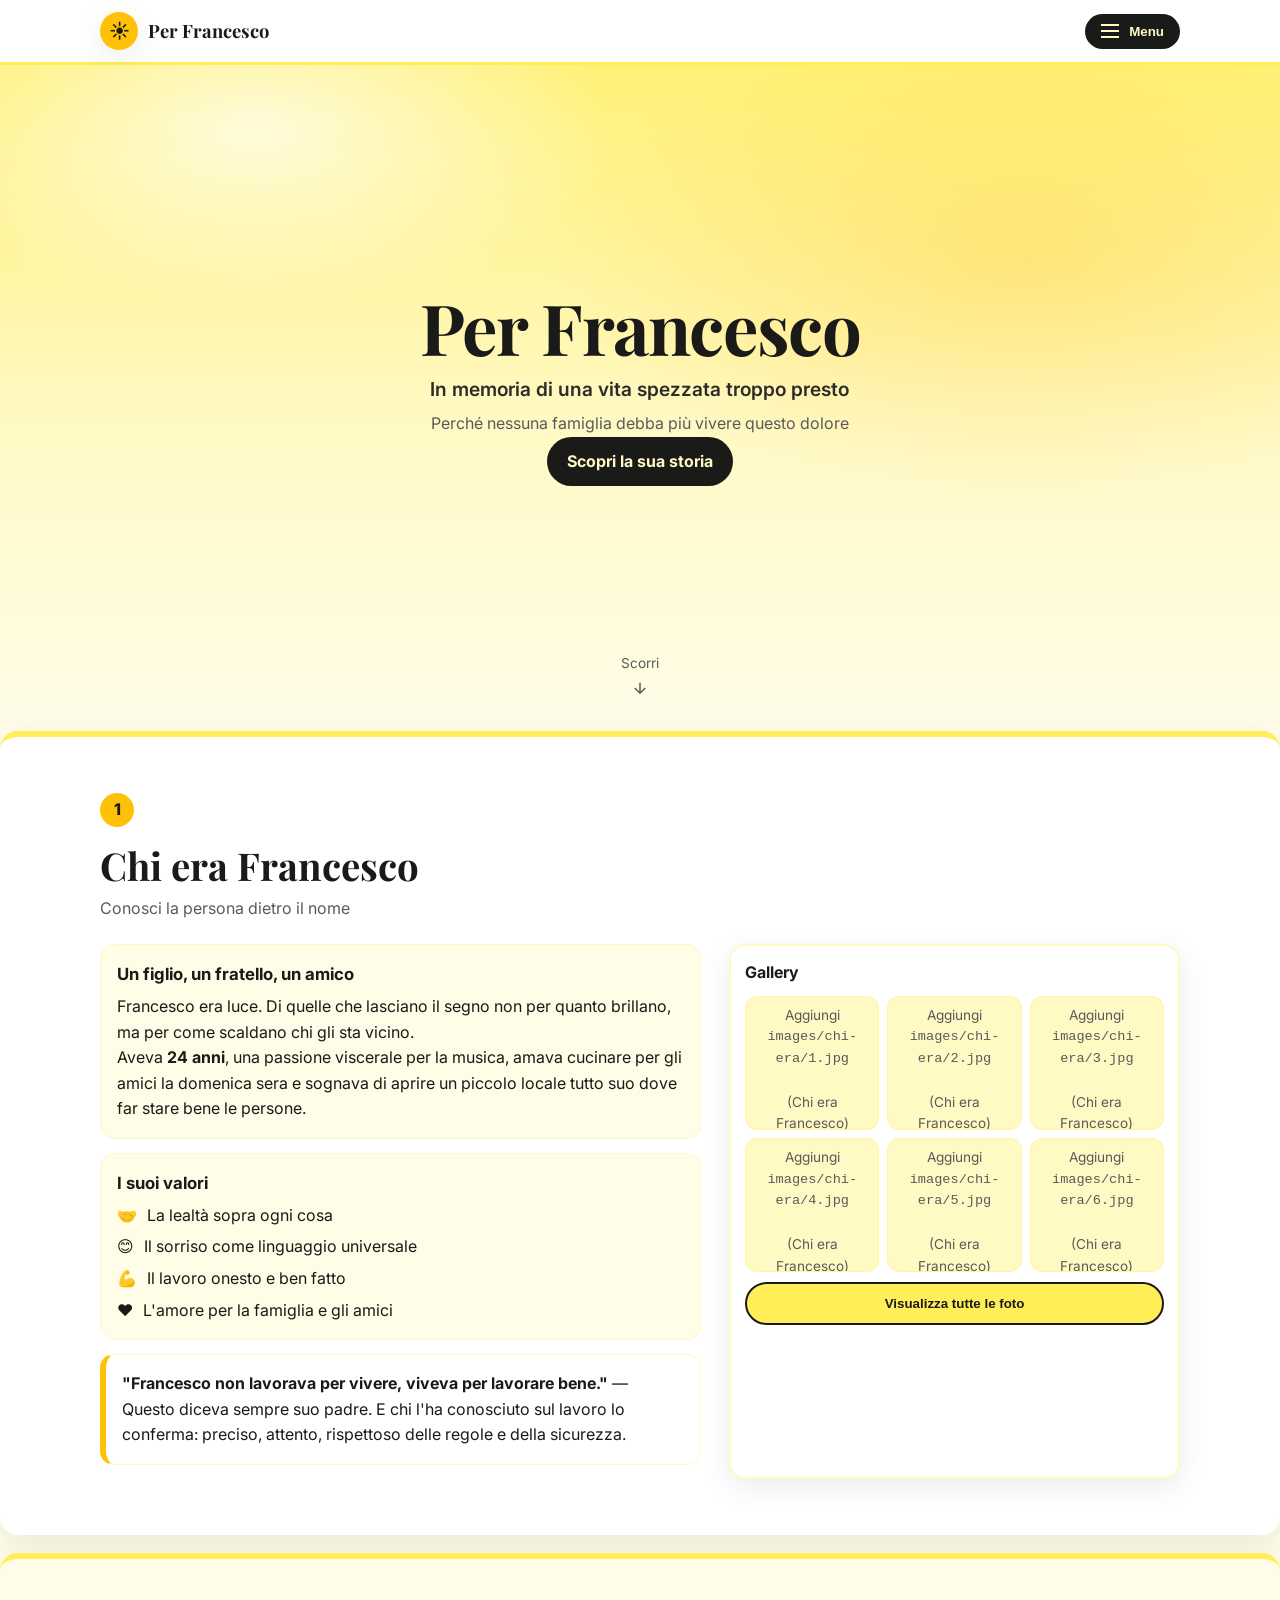
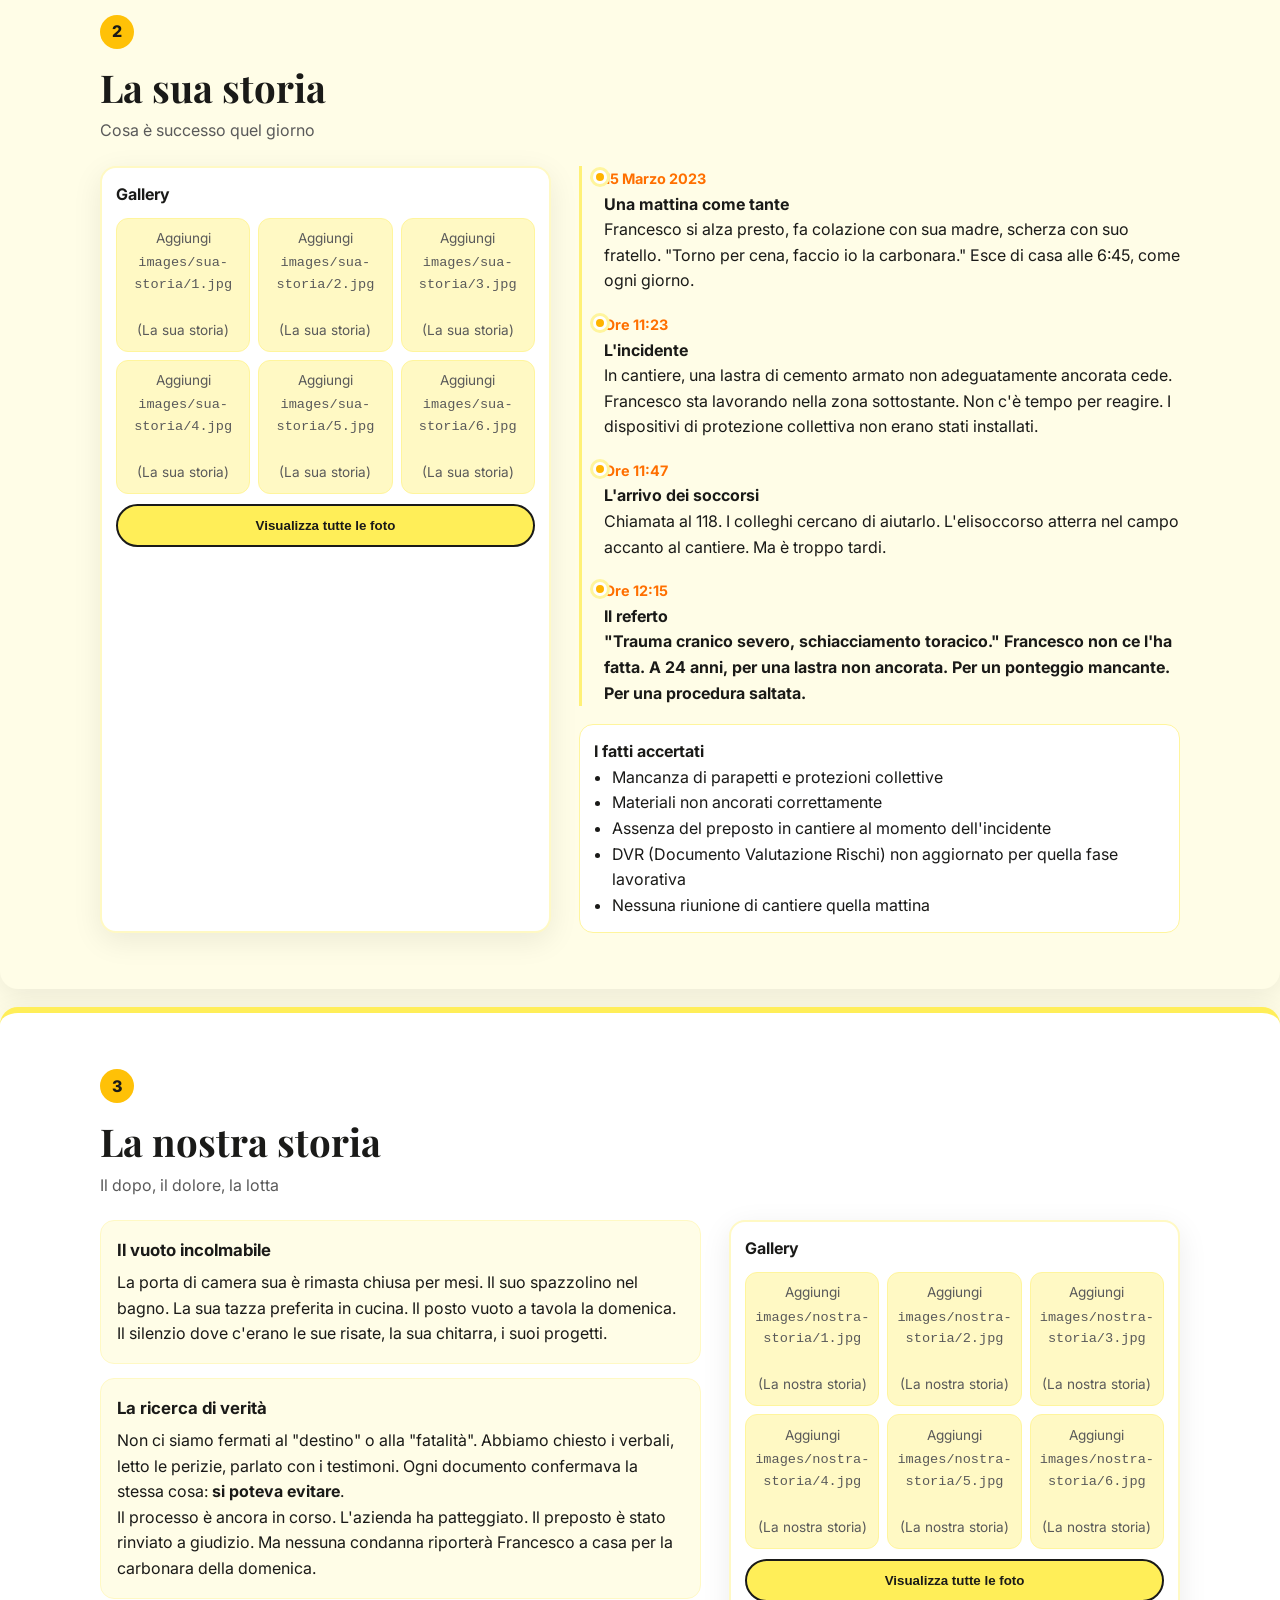
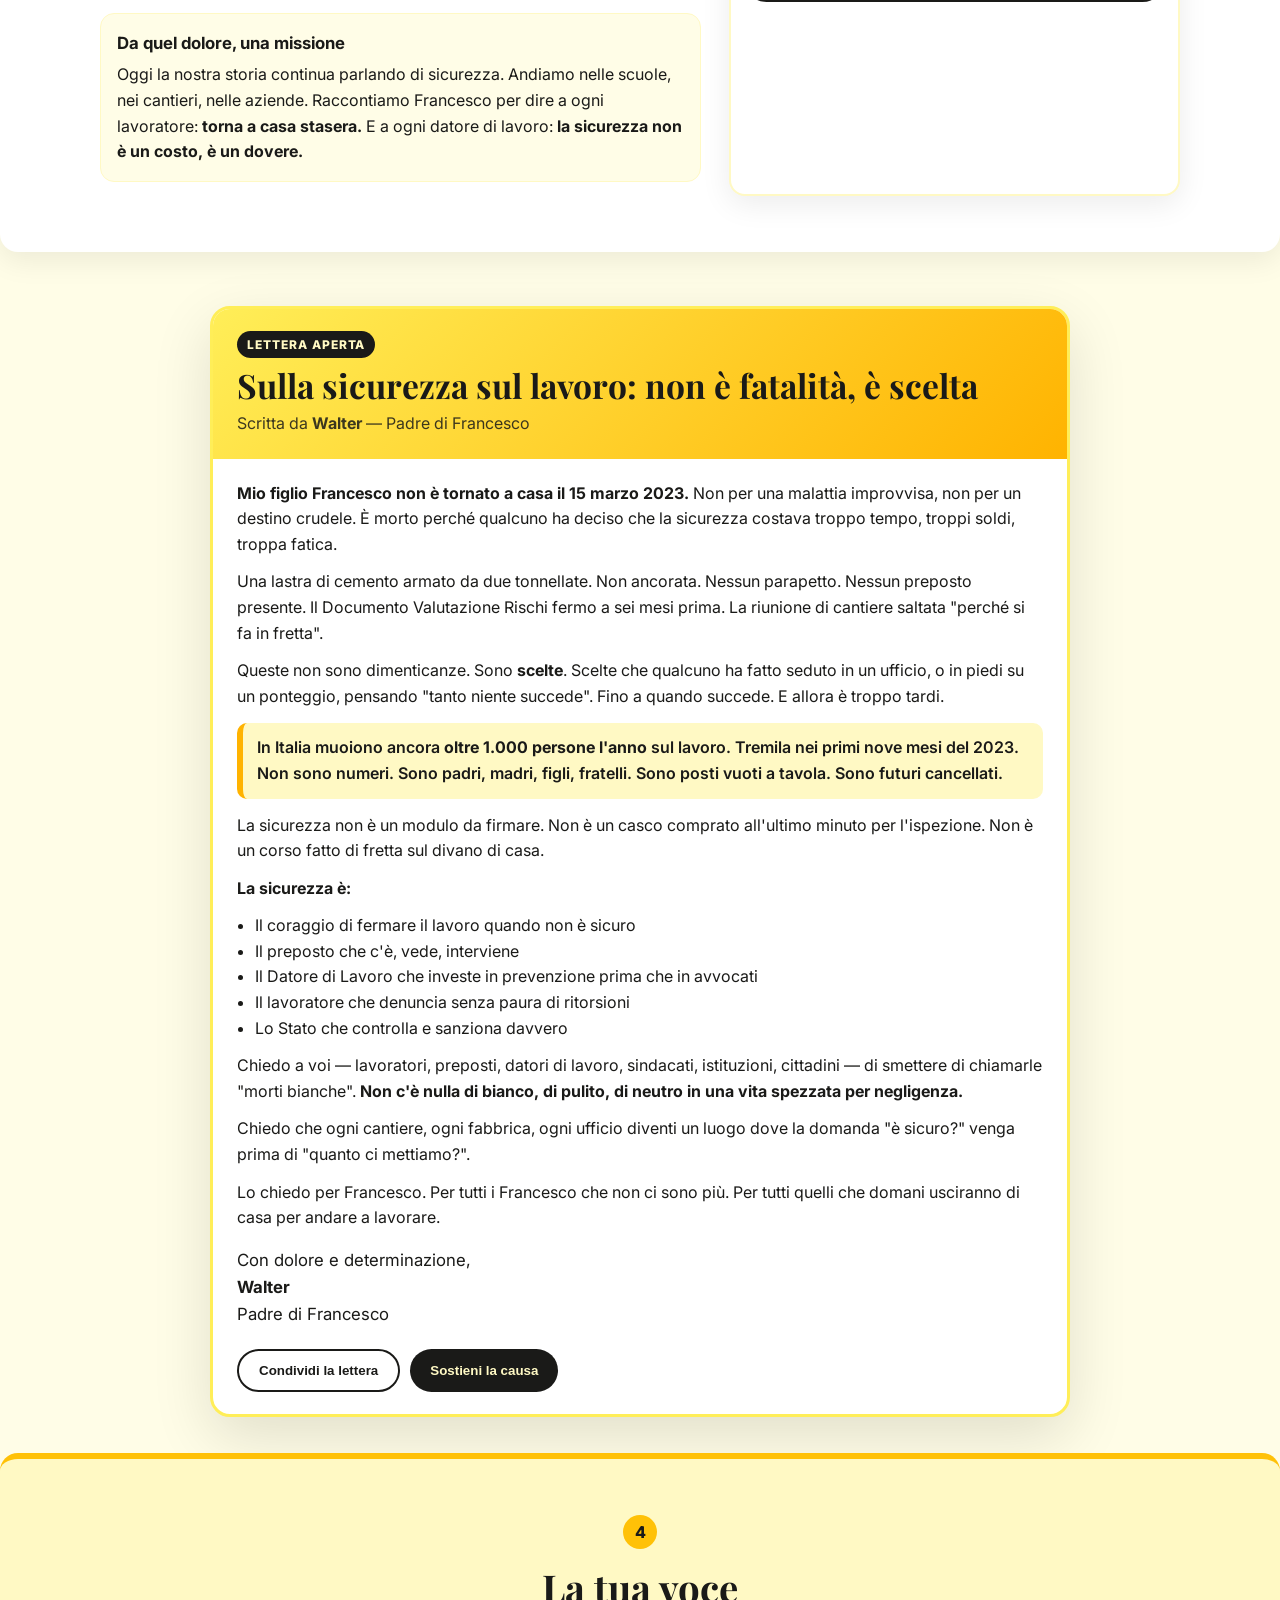
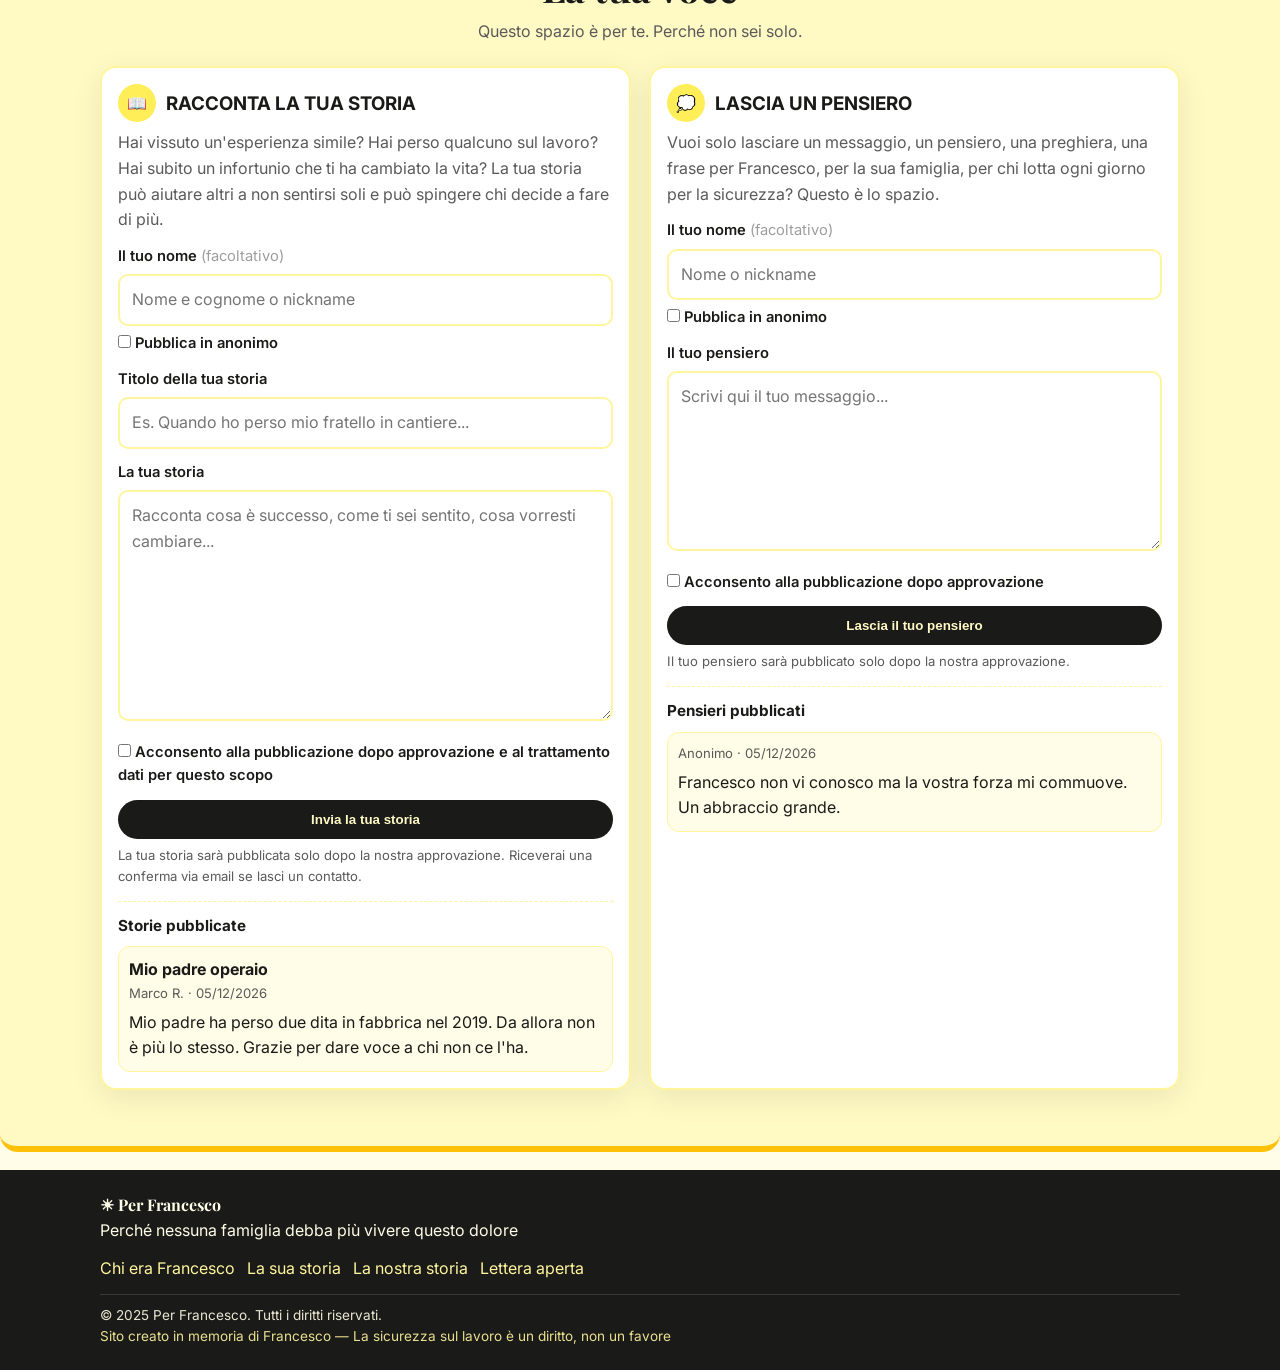
==== index.html @ a1ad65b5 "remove: elimina sezione contatti" ====
<!DOCTYPE html>
<html lang="it">
<head>
    <meta charset="UTF-8">
    <meta name="viewport" content="width=device-width, initial-scale=1.0">
    <meta name="description" content="In memoria di Francesco - Storia, sicurezza sul lavoro, testimonianze">
    <title>Per Francesco - In memoria di chi non c'è più</title>
    <link rel="preconnect" href="https://fonts.googleapis.com">
    <link rel="preconnect" href="https://fonts.gstatic.com" crossorigin>
    <link href="https://fonts.googleapis.com/css2?family=Inter:wght@300;400;500;600;700&family=Playfair+Display:ital,wght@0,400;0,600;0,700;1,400&display=swap" rel="stylesheet">
    <link rel="stylesheet" href="css/styles.css">
</head>
<body>
    <!-- Menu a tendina in alto a sinistra -->
    <header class="header">
        <div class="header-content">
            <div class="logo">
                <span class="logo-icon">☀</span>
                <span class="logo-text">Per Francesco</span>
            </div>
            
            <nav class="nav-dropdown" id="navDropdown">
                <button class="dropdown-toggle" id="dropdownToggle" aria-expanded="false" aria-label="Apri menu">
                    <span class="hamburger"></span>
                    <span class="menu-label">Menu</span>
                </button>
                <div class="dropdown-menu" id="dropdownMenu" role="menu">
                    <a href="#chi-era" class="dropdown-item" role="menuitem">Chi era Francesco</a>
                    <a href="#sua-storia" class="dropdown-item" role="menuitem">La sua storia</a>
                    <a href="#nostra-storia" class="dropdown-item" role="menuitem">La nostra storia</a>
                    <a href="#lettera-aperta" class="dropdown-item" role="menuitem">Lettera aperta</a>
                    <a href="#racconta-storia" class="dropdown-item" role="menuitem">Racconta la tua storia</a>
                    <a href="#lascia-pensiero" class="dropdown-item" role="menuitem">Lascia un pensiero</a>
                    <div class="dropdown-divider"></div>
                    <a href="admin/index.html" class="dropdown-item admin-link" role="menuitem">🔐 Area Admin</a>
                </div>
            </nav>
        </div>
    </header>

    <main>
        <!-- Hero Section -->
        <section class="hero" id="home">
            <div class="hero-background"></div>
            <div class="hero-content">
                <h1 class="hero-title">Per Francesco</h1>
                <p class="hero-subtitle">In memoria di una vita spezzata troppo presto</p>
                <p class="hero-dedication">Perché nessuna famiglia debba più vivere questo dolore</p>
                <a href="#chi-era" class="btn btn-primary">Scopri la sua storia</a>
            </div>
            <div class="hero-scroll-indicator">
                <span>Scorri</span>
                <svg viewBox="0 0 24 24" fill="none" stroke="currentColor" stroke-width="2">
                    <path d="M12 5v14M19 12l-7 7-7-7"/>
                </svg>
            </div>
        </section>

        <!-- Sezione 1: Chi era Francesco -->
        <section class="section section-card" id="chi-era">
            <div class="container">
                <header class="section-header">
                    <span class="section-badge">1</span>
                    <h2 class="section-title">Chi era Francesco</h2>
                    <p class="section-subtitle">Conosci la persona dietro il nome</p>
                </header>
                
                <div class="content-grid">
                    <div class="content-text">
                        <div class="text-block">
                            <h3>Un figlio, un fratello, un amico</h3>
                            <p>Francesco era luce. Di quelle che lasciano il segno non per quanto brillano, ma per come scaldano chi gli sta vicino.</p>
                            <p>Aveva <strong>24 anni</strong>, una passione viscerale per la musica, amava cucinare per gli amici la domenica sera e sognava di aprire un piccolo locale tutto suo dove far stare bene le persone.</p>
                        </div>
                        <div class="text-block">
                            <h3>I suoi valori</h3>
                            <ul class="values-list">
                                <li><span class="value-icon">🤝</span> La lealtà sopra ogni cosa</li>
                                <li><span class="value-icon">😊</span> Il sorriso come linguaggio universale</li>
                                <li><span class="value-icon">💪</span> Il lavoro onesto e ben fatto</li>
                                <li><span class="value-icon">❤️</span> L'amore per la famiglia e gli amici</li>
                            </ul>
                        </div>
                        <div class="text-block highlight-box">
                            <p><strong>"Francesco non lavorava per vivere, viveva per lavorare bene."</strong> — Questo diceva sempre suo padre. E chi l'ha conosciuto sul lavoro lo conferma: preciso, attento, rispettoso delle regole e della sicurezza.</p>
                        </div>
                    </div>
                    
                    <div class="content-gallery" id="gallery-chi-era">
                        <h3 class="gallery-title">Gallery</h3>
                        <div class="gallery-grid" id="grid-chi-era">
                            <!-- Le immagini verranno caricate dinamicamente -->
                        </div>
                        <button class="btn btn-gallery-expand" data-gallery="chi-era">Visualizza tutte le foto</button>
                    </div>
                </div>
            </div>
        </section>

        <!-- Sezione 2: La sua storia -->
        <section class="section section-card alt" id="sua-storia">
            <div class="container">
                <header class="section-header">
                    <span class="section-badge">2</span>
                    <h2 class="section-title">La sua storia</h2>
                    <p class="section-subtitle">Cosa è successo quel giorno</p>
                </header>
                
                <div class="content-grid reverse">
                    <div class="content-text">
                        <div class="timeline">
                            <div class="timeline-item">
                                <div class="timeline-marker"></div>
                                <div class="timeline-content">
                                    <time class="timeline-date">15 Marzo 2023</time>
                                    <h4>Una mattina come tante</h4>
                                    <p>Francesco si alza presto, fa colazione con sua madre, scherza con suo fratello. "Torno per cena, faccio io la carbonara." Esce di casa alle 6:45, come ogni giorno.</p>
                                </div>
                            </div>
                            <div class="timeline-item">
                                <div class="timeline-marker"></div>
                                <div class="timeline-content">
                                    <time class="timeline-date">Ore 11:23</time>
                                    <h4>L'incidente</h4>
                                    <p>In cantiere, una lastra di cemento armato non adeguatamente ancorata cede. Francesco sta lavorando nella zona sottostante. Non c'è tempo per reagire. I dispositivi di protezione collettiva non erano stati installati.</p>
                                </div>
                            </div>
                            <div class="timeline-item">
                                <div class="timeline-marker"></div>
                                <div class="timeline-content">
                                    <time class="timeline-date">Ore 11:47</time>
                                    <h4>L'arrivo dei soccorsi</h4>
                                    <p>Chiamata al 118. I colleghi cercano di aiutarlo. L'elisoccorso atterra nel campo accanto al cantiere. Ma è troppo tardi.</p>
                                </div>
                            </div>
                            <div class="timeline-item">
                                <div class="timeline-marker"></div>
                                <div class="timeline-content">
                                    <time class="timeline-date">Ore 12:15</time>
                                    <h4>Il referto</time>
                                    <p>"Trauma cranico severo, schiacciamento toracico." Francesco non ce l'ha fatta. A 24 anni, per una lastra non ancorata. Per un ponteggio mancante. Per una procedura saltata.</p>
                                </div>
                            </div>
                        </div>
                        
                        <div class="key-facts">
                            <h4>I fatti accertati</h4>
                            <ul>
                                <li>Mancanza di parapetti e protezioni collettive</li>
                                <li>Materiali non ancorati correttamente</li>
                                <li>Assenza del preposto in cantiere al momento dell'incidente</li>
                                <li>DVR (Documento Valutazione Rischi) non aggiornato per quella fase lavorativa</li>
                                <li>Nessuna riunione di cantiere quella mattina</li>
                            </ul>
                        </div>
                    </div>
                    
                    <div class="content-gallery" id="gallery-sua-storia">
                        <h3 class="gallery-title">Gallery</h3>
                        <div class="gallery-grid" id="grid-sua-storia">
                            <!-- Le immagini verranno caricate dinamicamente -->
                        </div>
                        <button class="btn btn-gallery-expand" data-gallery="sua-storia">Visualizza tutte le foto</button>
                    </div>
                </div>
            </div>
        </section>

        <!-- Sezione 3: La nostra storia -->
        <section class="section section-card" id="nostra-storia">
            <div class="container">
                <header class="section-header">
                    <span class="section-badge">3</span>
                    <h2 class="section-title">La nostra storia</h2>
                    <p class="section-subtitle">Il dopo, il dolore, la lotta</p>
                </header>
                
                <div class="content-grid">
                    <div class="content-text">
                        <div class="text-block">
                            <h3>Il vuoto incolmabile</h3>
                            <p>La porta di camera sua è rimasta chiusa per mesi. Il suo spazzolino nel bagno. La sua tazza preferita in cucina. Il posto vuoto a tavola la domenica. Il silenzio dove c'erano le sue risate, la sua chitarra, i suoi progetti.</p>
                        </div>
                        <div class="text-block">
                            <h3>La ricerca di verità</h3>
                            <p>Non ci siamo fermati al "destino" o alla "fatalità". Abbiamo chiesto i verbali, letto le perizie, parlato con i testimoni. Ogni documento confermava la stessa cosa: <strong>si poteva evitare</strong>.</p>
                            <p>Il processo è ancora in corso. L'azienda ha patteggiato. Il preposto è stato rinviato a giudizio. Ma nessuna condanna riporterà Francesco a casa per la carbonara della domenica.</p>
                        </div>
                        <div class="text-block">
                            <h3>Da quel dolore, una missione</h3>
                            <p>Oggi la nostra storia continua parlando di sicurezza. Andiamo nelle scuole, nei cantieri, nelle aziende. Raccontiamo Francesco per dire a ogni lavoratore: <strong>torna a casa stasera.</strong> E a ogni datore di lavoro: <strong>la sicurezza non è un costo, è un dovere.</strong></p>
                        </div>
                    </div>
                    
                    <div class="content-gallery" id="gallery-nostra-storia">
                        <h3 class="gallery-title">Gallery</h3>
                        <div class="gallery-grid" id="grid-nostra-storia">
                            <!-- Le immagini verranno caricate dinamicamente -->
                        </div>
                        <button class="btn btn-gallery-expand" data-gallery="nostra-storia">Visualizza tutte le foto</button>
                    </div>
                </div>
            </div>
        </section>

        <!-- Sezione 4: Lettera Aperta sulla Sicurezza sul Lavoro -->
        <section class="section section-letter" id="lettera-aperta">
            <div class="container">
                <div class="letter-container">
                    <header class="letter-header">
                        <span class="letter-badge">LETTERA APERTA</span>
                        <h2 class="letter-title">Sulla sicurezza sul lavoro: non è fatalità, è scelta</h2>
                        <p class="letter-meta">Scritta da <strong>Walter</strong> — Padre di Francesco</p>
                    </header>
                    
                    <div class="letter-content" id="letterContent">
                        <p class="letter-paragraph"><strong>Mio figlio Francesco non è tornato a casa il 15 marzo 2023.</strong> Non per una malattia improvvisa, non per un destino crudele. È morto perché qualcuno ha deciso che la sicurezza costava troppo tempo, troppi soldi, troppa fatica.</p>
                        
                        <p class="letter-paragraph">Una lastra di cemento armato da due tonnellate. Non ancorata. Nessun parapetto. Nessun preposto presente. Il Documento Valutazione Rischi fermo a sei mesi prima. La riunione di cantiere saltata "perché si fa in fretta".</p>
                        
                        <p class="letter-paragraph">Queste non sono dimenticanze. Sono <strong>scelte</strong>. Scelte che qualcuno ha fatto seduto in un ufficio, o in piedi su un ponteggio, pensando "tanto niente succede". Fino a quando succede. E allora è troppo tardi.</p>
                        
                        <div class="letter-highlight">
                            <p>In Italia muoiono ancora <strong>oltre 1.000 persone l'anno</strong> sul lavoro. Tremila nei primi nove mesi del 2023. Non sono numeri. Sono padri, madri, figli, fratelli. Sono posti vuoti a tavola. Sono futuri cancellati.</p>
                        </div>
                        
                        <p class="letter-paragraph">La sicurezza non è un modulo da firmare. Non è un casco comprato all'ultimo minuto per l'ispezione. Non è un corso fatto di fretta sul divano di casa.</p>
                        
                        <p class="letter-paragraph"><strong>La sicurezza è:</strong></p>
                        <ul class="letter-list">
                            <li>Il coraggio di fermare il lavoro quando non è sicuro</li>
                            <li>Il preposto che c'è, vede, interviene</li>
                            <li>Il Datore di Lavoro che investe in prevenzione prima che in avvocati</li>
                            <li>Il lavoratore che denuncia senza paura di ritorsioni</li>
                            <li>Lo Stato che controlla e sanziona davvero</li>
                        </ul>
                        
                        <p class="letter-paragraph">Chiedo a voi — lavoratori, preposti, datori di lavoro, sindacati, istituzioni, cittadini — di smettere di chiamarle "morti bianche". <strong>Non c'è nulla di bianco, di pulito, di neutro in una vita spezzata per negligenza.</strong></p>
                        
                        <p class="letter-paragraph">Chiedo che ogni cantiere, ogni fabbrica, ogni ufficio diventi un luogo dove la domanda "è sicuro?" venga prima di "quanto ci mettiamo?".</p>
                        
                        <p class="letter-paragraph">Lo chiedo per Francesco. Per tutti i Francesco che non ci sono più. Per tutti quelli che domani usciranno di casa per andare a lavorare.</p>
                        
                        <p class="letter-signature">Con dolore e determinazione,<br><strong>Walter</strong><br>Padre di Francesco</p>
                    </div>
                    
                    <div class="letter-actions">
                        <button class="btn btn-secondary" id="shareLetter">Condividi la lettera</button>
                        <button class="btn btn-primary" id="supportLetter">Sostieni la causa</button>
                    </div>
                </div>
            </div>
        </section>

        <!-- Sezione 5: Racconta la tua storia / Lascia un pensiero -->
        <section class="section section-dual" id="interactive-section">
            <div class="container">
                <header class="section-header center">
                    <span class="section-badge">4</span>
                    <h2 class="section-title">La tua voce</h2>
                    <p class="section-subtitle">Questo spazio è per te. Perché non sei solo.</p>
                </header>
                
                <div class="dual-grid">
                    <!-- Racconta la tua storia -->
                    <article class="dual-card" id="racconta-storia">
                        <div class="dual-card-header">
                            <span class="dual-icon">📖</span>
                            <h3>RACCONTA LA TUA STORIA</h3>
                        </div>
                        <p class="dual-description">Hai vissuto un'esperienza simile? Hai perso qualcuno sul lavoro? Hai subito un infortunio che ti ha cambiato la vita? La tua storia può aiutare altri a non sentirsi soli e può spingere chi decide a fare di più.</p>
                        
                        <form class="story-form" id="storyForm" data-type="story">
                            <div class="form-group">
                                <label for="storyName">Il tuo nome <span class="optional">(facoltativo)</span></label>
                                <input type="text" id="storyName" name="name" placeholder="Nome e cognome o nickname">
                                <label class="checkbox-label">
                                    <input type="checkbox" name="anonymous" value="true" id="storyAnonymous">
                                    <span class="checkmark"></span>
                                    Pubblica in anonimo
                                </label>
                            </div>
                            <div class="form-group">
                                <label for="storyTitle">Titolo della tua storia</label>
                                <input type="text" id="storyTitle" name="title" required placeholder="Es. Quando ho perso mio fratello in cantiere...">
                            </div>
                            <div class="form-group">
                                <label for="storyText">La tua storia</label>
                                <textarea id="storyText" name="content" rows="8" required placeholder="Racconta cosa è successo, come ti sei sentito, cosa vorresti cambiare..."></textarea>
                            </div>
                            <div class="form-group">
                                <label class="checkbox-label">
                                    <input type="checkbox" name="consent" required id="storyConsent">
                                    <span class="checkmark"></span>
                                    Acconsento alla pubblicazione dopo approvazione e al trattamento dati per questo scopo
                                </label>
                            </div>
                            <button type="submit" class="btn btn-primary btn-full">Invia la tua storia</button>
                            <p class="form-note">La tua storia sarà pubblicata solo dopo la nostra approvazione. Riceverai una conferma via email se lasci un contatto.</p>
                        </form>
                        
                        <div class="submissions-preview" id="storiesPreview">
                            <h4>Storie pubblicate</h4>
                            <div class="submissions-list" id="storiesList"></div>
                        </div>
                    </article>
                    
                    <!-- Lascia un pensiero -->
                    <article class="dual-card" id="lascia-pensiero">
                        <div class="dual-card-header">
                            <span class="dual-icon">💭</span>
                            <h3>LASCIA UN PENSIERO</h3>
                        </div>
                        <p class="dual-description">Vuoi solo lasciare un messaggio, un pensiero, una preghiera, una frase per Francesco, per la sua famiglia, per chi lotta ogni giorno per la sicurezza? Questo è lo spazio.</p>
                        
                        <form class="thought-form" id="thoughtForm" data-type="thought">
                            <div class="form-group">
                                <label for="thoughtName">Il tuo nome <span class="optional">(facoltativo)</span></label>
                                <input type="text" id="thoughtName" name="name" placeholder="Nome o nickname">
                                <label class="checkbox-label">
                                    <input type="checkbox" name="anonymous" value="true" id="thoughtAnonymous">
                                    <span class="checkmark"></span>
                                    Pubblica in anonimo
                                </label>
                            </div>
                            <div class="form-group">
                                <label for="thoughtText">Il tuo pensiero</label>
                                <textarea id="thoughtText" name="content" rows="6" required placeholder="Scrivi qui il tuo messaggio..."></textarea>
                            </div>
                            <div class="form-group">
                                <label class="checkbox-label">
                                    <input type="checkbox" name="consent" required id="thoughtConsent">
                                    <span class="checkmark"></span>
                                    Acconsento alla pubblicazione dopo approvazione
                                </label>
                            </div>
                            <button type="submit" class="btn btn-primary btn-full">Lascia il tuo pensiero</button>
                            <p class="form-note">Il tuo pensiero sarà pubblicato solo dopo la nostra approvazione.</p>
                        </form>
                        
                        <div class="submissions-preview" id="thoughtsPreview">
                            <h4>Pensieri pubblicati</h4>
                            <div class="submissions-list" id="thoughtsList"></div>
                        </div                    </article>
                </div>
            </div>
        </section>


    </main>

    <!-- Footer -->
    <footer class="footer">
        <div class="container">
            <div class="footer-content">
                <div class="footer-main">
                    <span class="footer-logo">☀ Per Francesco</span>
                    <p>Perché nessuna famiglia debba più vivere questo dolore</p>
                </div>
                <div class="footer-links">
                    <a href="#chi-era">Chi era Francesco</a>
                    <a href="#sua-storia">La sua storia</a>
                    <a href="#nostra-storia">La nostra storia</a>
                    <a href="#lettera-aperta">Lettera aperta</a>
                </div>
                <div class="footer-bottom">
                    <p>&copy; 2025 Per Francesco. Tutti i diritti riservati.</p>
                    <p class="footer-note">Sito creato in memoria di Francesco — La sicurezza sul lavoro è un diritto, non un favore</p>
                </div>
            </div>
        </div>
    </footer>

    <!-- Lightbox per gallery -->
    <div class="lightbox" id="lightbox" role="dialog" aria-modal="true" aria-label="Visualizzazione immagine">
        <button class="lightbox-close" id="lightboxClose" aria-label="Chiudi">×</button>
        <button class="lightbox-prev" id="lightboxPrev" aria-label="Precedente">‹</button>
        <button class="lightbox-next" id="lightboxNext" aria-label="Successiva">›</button>
        <img class="lightbox-image" id="lightboxImage" src="" alt="">
        <p class="lightbox-caption" id="lightboxCaption"></p>
        <div class="lightbox-counter" id="lightboxCounter"></div>
    </div>

    <!-- Toast notifications -->
    <div class="toast-container" id="toastContainer"></div>

    <!-- Modal conferma invio -->
    <div class="modal" id="confirmModal" role="dialog" aria-modal="true" aria-labelledby="modalTitle">
        <div class="modal-content">
            <h3 id="modalTitle">Messaggio inviato</h3>
            <p id="modalMessage">Il tuo contenuto è stato inviato per la revisione. Sarà pubblicato dopo l'approvazione.</p>
            <button class="btn btn-primary" id="modalClose">Chiudi</button>
        </div>
    </div>

    <script src="js/main.js"></script>
</body>
</html>
---- css/styles.css ----
/* Per Francesco — Tema giallo prevalente */
:root{
  --yellow-50:#FFFDE7; --yellow-100:#FFF9C4; --yellow-200:#FFF59D; --yellow-300:#FFF176;
  --yellow-400:#FFEE58; --yellow-500:#FFC107; --yellow-600:#FFB300; --yellow-700:#FF8F00; --yellow-800:#FF6F00;
  --dark:#1A1A18; --dark-2:#2B2B28; --gray-600:#5A5A5A; --gray-400:#9E9E9E; --gray-200:#EEEEEE; --white:#FFFFFF;
  --radius:16px; --shadow:0 8px 30px rgba(0,0,0,.08); --shadow-lg:0 20px 60px rgba(0,0,0,.12);
}
*{box-sizing:border-box;margin:0;padding:0}
html{scroll-behavior:smooth}
body{font-family:'Inter',system-ui,sans-serif;color:var(--dark);background:var(--yellow-50);line-height:1.6}
img{max-width:100%;display:block}
a{color:inherit;text-decoration:none}
.container{max-width:1120px;margin:0 auto;padding:0 20px}

/* Header + dropdown a sinistra */
.header{position:sticky;top:0;z-index:50;background:rgba(255,255,255,.92);backdrop-filter:blur(10px);border-bottom:3px solid var(--yellow-400)}
.header-content{display:flex;align-items:center;justify-content:space-between;padding:12px 20px;max-width:1120px;margin:0 auto}
.logo{display:flex;align-items:center;gap:10px;font-weight:700}
.logo-icon{width:38px;height:38px;display:grid;place-items:center;background:var(--yellow-500);border-radius:50%;font-size:20px;box-shadow:var(--shadow)}
.logo-text{font-family:'Playfair Display',serif;font-size:1.15rem}
.nav-dropdown{position:relative}
.dropdown-toggle{display:flex;align-items:center;gap:10px;background:var(--dark);color:var(--yellow-100);border:0;border-radius:999px;padding:10px 16px;cursor:pointer;font-weight:600}
.hamburger{width:18px;height:2px;background:currentColor;position:relative;display:block}
.hamburger::before,.hamburger::after{content:"";position:absolute;left:0;width:100%;height:2px;background:currentColor}
.hamburger::before{top:-6px}.hamburger::after{top:6px}
.dropdown-menu{position:absolute;left:0;top:calc(100% + 10px);min-width:280px;background:var(--white);border-radius:14px;box-shadow:var(--shadow-lg);padding:8px;display:none;flex-direction:column;overflow:hidden;border:2px solid var(--yellow-200)}
.dropdown-menu.open{display:flex}
.dropdown-item{padding:12px 14px;border-radius:10px;font-weight:500}
.dropdown-item:hover{background:var(--yellow-100)}
.dropdown-divider{height:1px;background:var(--gray-200);margin:6px 0}
.admin-link{background:var(--yellow-400);font-weight:700}

/* Hero */
.hero{position:relative;min-height:72vh;display:grid;place-items:center;text-align:center;padding:60px 20px;overflow:hidden;background:linear-gradient(180deg,var(--yellow-300) 0%, var(--yellow-100) 55%, var(--yellow-50) 100%)}
.hero-background{position:absolute;inset:0;background:
 radial-gradient(600px 300px at 20% 10%, rgba(255,255,255,.7), transparent 60%),
 radial-gradient(800px 400px at 80% 30%, rgba(255,183,0,.25), transparent 60%)}
.hero-content{position:relative;max-width:760px}
.hero-title{font-family:'Playfair Display',serif;font-size:clamp(2.6rem,6vw,4.4rem);line-height:1;letter-spacing:-.02em}
.hero-subtitle{margin-top:12px;font-size:1.2rem;color:var(--dark-2);font-weight:600}
.hero-dedication{margin-top:6px;color:var(--gray-600)}
.btn{display:inline-flex;align-items:center;justify-content:center;gap:8px;border:0;border-radius:999px;padding:12px 20px;font-weight:700;cursor:pointer;transition:.2s}
.btn-primary{background:var(--dark);color:var(--yellow-100)}
.btn-primary:hover{transform:translateY(-1px);box-shadow:var(--shadow)}
.btn-secondary{background:var(--white);color:var(--dark);border:2px solid var(--dark)}
.btn-full{width:100%}
.hero-scroll-indicator{position:absolute;bottom:16px;left:50%;transform:translateX(-50%);display:flex;flex-direction:column;align-items:center;gap:4px;color:var(--gray-600);font-size:.85rem}
.hero-scroll-indicator svg{width:18px;height:18px}

/* Sections */
.section{padding:56px 0}
.section-card{background:var(--white);border-top:6px solid var(--yellow-400);box-shadow:var(--shadow);margin:18px 0;border-radius:18px}
.section-card.alt{background:var(--yellow-50)}
.section-header{margin-bottom:22px}
.section-header.center{text-align:center}
.section-badge{display:inline-grid;place-items:center;width:34px;height:34px;border-radius:50%;background:var(--yellow-500);font-weight:800}
.section-title{font-family:'Playfair Display',serif;font-size:clamp(1.7rem,3.5vw,2.4rem);margin-top:8px}
.section-subtitle{color:var(--gray-600)}
.content-grid{display:grid;grid-template-columns:1.2fr .9fr;gap:28px}
.content-grid.reverse{grid-template-columns:.9fr 1.2fr}
.content-grid.reverse .content-text{order:2}
.content-grid.reverse .content-gallery{order:1}
@media(max-width:900px){.content-grid,.content-grid.reverse{grid-template-columns:1fr}.content-grid.reverse .content-text,.content-grid.reverse .content-gallery{order:initial}}
.text-block{background:var(--yellow-50);border:1px solid var(--yellow-100);border-radius:14px;padding:16px;margin-bottom:14px}
.text-block h3{font-size:1.05rem;margin-bottom:6px}
.values-list{list-style:none;display:grid;gap:6px}
.value-icon{margin-right:6px}
.highlight-box{border-left:6px solid var(--yellow-500);background:var(--white)}

/* Timeline */
.timeline{position:relative;padding-left:22px;border-left:3px solid var(--yellow-300)}
.timeline-item{position:relative;margin-bottom:18px}
.timeline-marker{position:absolute;left:-11px;top:4px;width:14px;height:14px;border-radius:50%;background:var(--yellow-600);border:3px solid var(--white);box-shadow:0 0 0 3px var(--yellow-200)}
.timeline-date{font-weight:700;color:var(--yellow-800);font-size:.9rem}
.key-facts{background:var(--white);border:1px solid var(--yellow-200);border-radius:14px;padding:14px}
.key-facts ul{margin-left:18px}

/* Gallery */
.content-gallery{background:var(--white);border:2px solid var(--yellow-100);border-radius:16px;padding:14px;box-shadow:var(--shadow)}
.gallery-title{font-size:1rem;margin-bottom:10px}
.gallery-grid{display:grid;grid-template-columns:repeat(3,1fr);gap:8px}
.gallery-item{aspect-ratio:1;overflow:hidden;border-radius:12px;background:var(--yellow-100);position:relative;cursor:pointer;border:1px solid var(--yellow-200)}
.gallery-item img{width:100%;height:100%;object-fit:cover;transition:.3s}
.gallery-item:hover img{transform:scale(1.05)}
.gallery-placeholder{display:grid;place-items:center;height:100%;color:var(--gray-600);font-size:.85rem;text-align:center;padding:8px}
.btn-gallery-expand{margin-top:10px;width:100%;background:var(--yellow-400);color:var(--dark);border:2px solid var(--dark)}

/* Lettera aperta - ben in evidenza */
.section-letter{padding:36px 0}
.letter-container{max-width:860px;margin:0 auto;background:var(--white);border-radius:20px;overflow:hidden;box-shadow:var(--shadow-lg);border:3px solid var(--yellow-400)}
.letter-header{background:linear-gradient(135deg,var(--yellow-400),var(--yellow-600));padding:22px 24px}
.letter-badge{background:var(--dark);color:var(--yellow-100);padding:6px 10px;border-radius:999px;font-weight:800;font-size:.75rem;letter-spacing:.08em}
.letter-title{font-family:'Playfair Display',serif;font-size:clamp(1.5rem,3vw,2.1rem);margin-top:10px;line-height:1.15}
.letter-meta{margin-top:6px;opacity:.85}
.letter-content{padding:22px 24px}
.letter-paragraph{margin-bottom:12px}
.letter-highlight{background:var(--yellow-100);border-left:6px solid var(--yellow-600);padding:12px 14px;border-radius:10px;margin:14px 0;font-weight:600}
.letter-list{margin:8px 0 12px 18px}
.letter-signature{margin-top:16px;font-size:1.05rem}
.letter-actions{display:flex;gap:10px;padding:0 24px 22px;flex-wrap:wrap}

/* Dual section */
.section-dual{background:var(--yellow-100);border-top:6px solid var(--yellow-500);border-bottom:6px solid var(--yellow-500);border-radius:18px}
.dual-grid{display:grid;grid-template-columns:1fr 1fr;gap:18px}
@media(max-width:900px){.dual-grid{grid-template-columns:1fr}}
.dual-card{background:var(--white);border-radius:16px;padding:16px;box-shadow:var(--shadow);border:2px solid var(--yellow-200)}
.dual-card-header{display:flex;align-items:center;gap:10px;margin-bottom:8px}
.dual-icon{width:38px;height:38px;display:grid;place-items:center;background:var(--yellow-400);border-radius:50%}
.dual-description{color:var(--gray-600);margin-bottom:12px}
.form-group{margin-bottom:12px}
.form-group label{font-weight:600;font-size:.92rem;display:block;margin-bottom:6px}
.form-group input[type="text"],.form-group input[type="email"],.form-group textarea,.form-group select{width:100%;padding:11px 12px;border-radius:10px;border:2px solid var(--yellow-200);background:var(--white);font:inherit}
.form-group input:focus,.form-group textarea:focus,.form-group select:focus{outline:none;border-color:var(--yellow-600);box-shadow:0 0 0 4px var(--yellow-100)}
.optional{font-weight:400;color:var(--gray-400)}
.required{color:#C62828}
.checkbox-label{display:flex;align-items:center;gap:8px;font-weight:500;cursor:pointer;margin-top:6px}
.checkbox-label input{accent-color:var(--yellow-600)}
.form-note{font-size:.82rem;color:var(--gray-600);margin-top:6px}
.submissions-preview{margin-top:14px;padding-top:12px;border-top:1px dashed var(--yellow-200)}
.submissions-preview h4{font-size:.95rem;margin-bottom:8px}
.submissions-list{display:grid;gap:10px}
.submission{border:1px solid var(--yellow-200);border-radius:12px;padding:10px;background:var(--yellow-50)}
.submission-title{font-weight:700}
.submission-meta{font-size:.82rem;color:var(--gray-600)}
.submission-content{margin-top:6px;white-space:pre-wrap}

/* Contacts */
.section-contacts{background:var(--white);border-top:6px solid var(--yellow-400);border-radius:18px;box-shadow:var(--shadow)}
.contacts-grid{display:grid;grid-template-columns:1fr 1fr;gap:18px}
@media(max-width:900px){.contacts-grid{grid-template-columns:1fr}}
.contact-intro{color:var(--gray-600);margin:8px 0 12px}
.contact-methods{display:grid;gap:10px}
.contact-method{display:flex;gap:10px;align-items:center;padding:12px;border:2px solid var(--yellow-200);border-radius:12px;background:var(--yellow-50)}
.contact-icon{width:36px;height:36px;display:grid;place-items:center;background:var(--yellow-400);border-radius:50%}
.contact-availability{margin-top:14px;background:var(--yellow-50);border:1px solid var(--yellow-100);border-radius:12px;padding:12px}
.contact-availability ul{list-style:none;display:grid;gap:4px}
.contact-form-container{background:var(--yellow-50);border:2px solid var(--yellow-100);border-radius:16px;padding:14px}

/* Footer */
.footer{background:var(--dark);color:var(--yellow-50);margin-top:18px;padding:22px 0}
.footer-content{display:grid;gap:12px}
.footer-logo{font-family:'Playfair Display',serif;font-weight:700}
.footer-links{display:flex;gap:12px;flex-wrap:wrap}
.footer-links a{color:var(--yellow-200)}
.footer-bottom{border-top:1px solid rgba(255,255,255,.15);padding-top:10px;font-size:.85rem;opacity:.9}
.footer-note{color:var(--yellow-200)}

/* Lightbox */
.lightbox{position:fixed;inset:0;background:rgba(0,0,0,.86);display:none;align-items:center;justify-content:center;padding:20px;z-index:80}
.lightbox.open{display:flex}
.lightbox-image{max-width:min(92vw,1100px);max-height:82vh;border-radius:12px;box-shadow:var(--shadow-lg)}
.lightbox-close,.lightbox-prev,.lightbox-next{position:absolute;background:var(--yellow-400);border:2px solid var(--white);width:44px;height:44px;border-radius:50%;font-size:24px;display:grid;place-items:center;cursor:pointer}
.lightbox-close{top:16px;right:16px}
.lightbox-prev{left:16px;top:50%;transform:translateY(-50%)}
.lightbox-next{right:16px;top:50%;transform:translateY(-50%)}
.lightbox-caption{position:absolute;bottom:18px;left:50%;transform:translateX(-50%);background:rgba(0,0,0,.6);color:var(--white);padding:6px 10px;border-radius:999px;font-size:.85rem}
.lightbox-counter{position:absolute;top:18px;left:50%;transform:translateX(-50%);background:var(--yellow-400);padding:6px 10px;border-radius:999px;font-weight:700}

/* Toast + Modal */
.toast-container{position:fixed;right:14px;bottom:14px;display:grid;gap:8px;z-index:90}
.toast{background:var(--dark);color:var(--white);padding:10px 14px;border-radius:12px;box-shadow:var(--shadow);border-left:6px solid var(--yellow-500)}
.modal{position:fixed;inset:0;background:rgba(0,0,0,.5);display:none;align-items:center;justify-content:center;z-index:85;padding:20px}
.modal.open{display:flex}
.modal-content{background:var(--white);border-radius:16px;padding:18px;max-width:520px;width:100%;box-shadow:var(--shadow-lg);border:3px solid var(--yellow-400)}
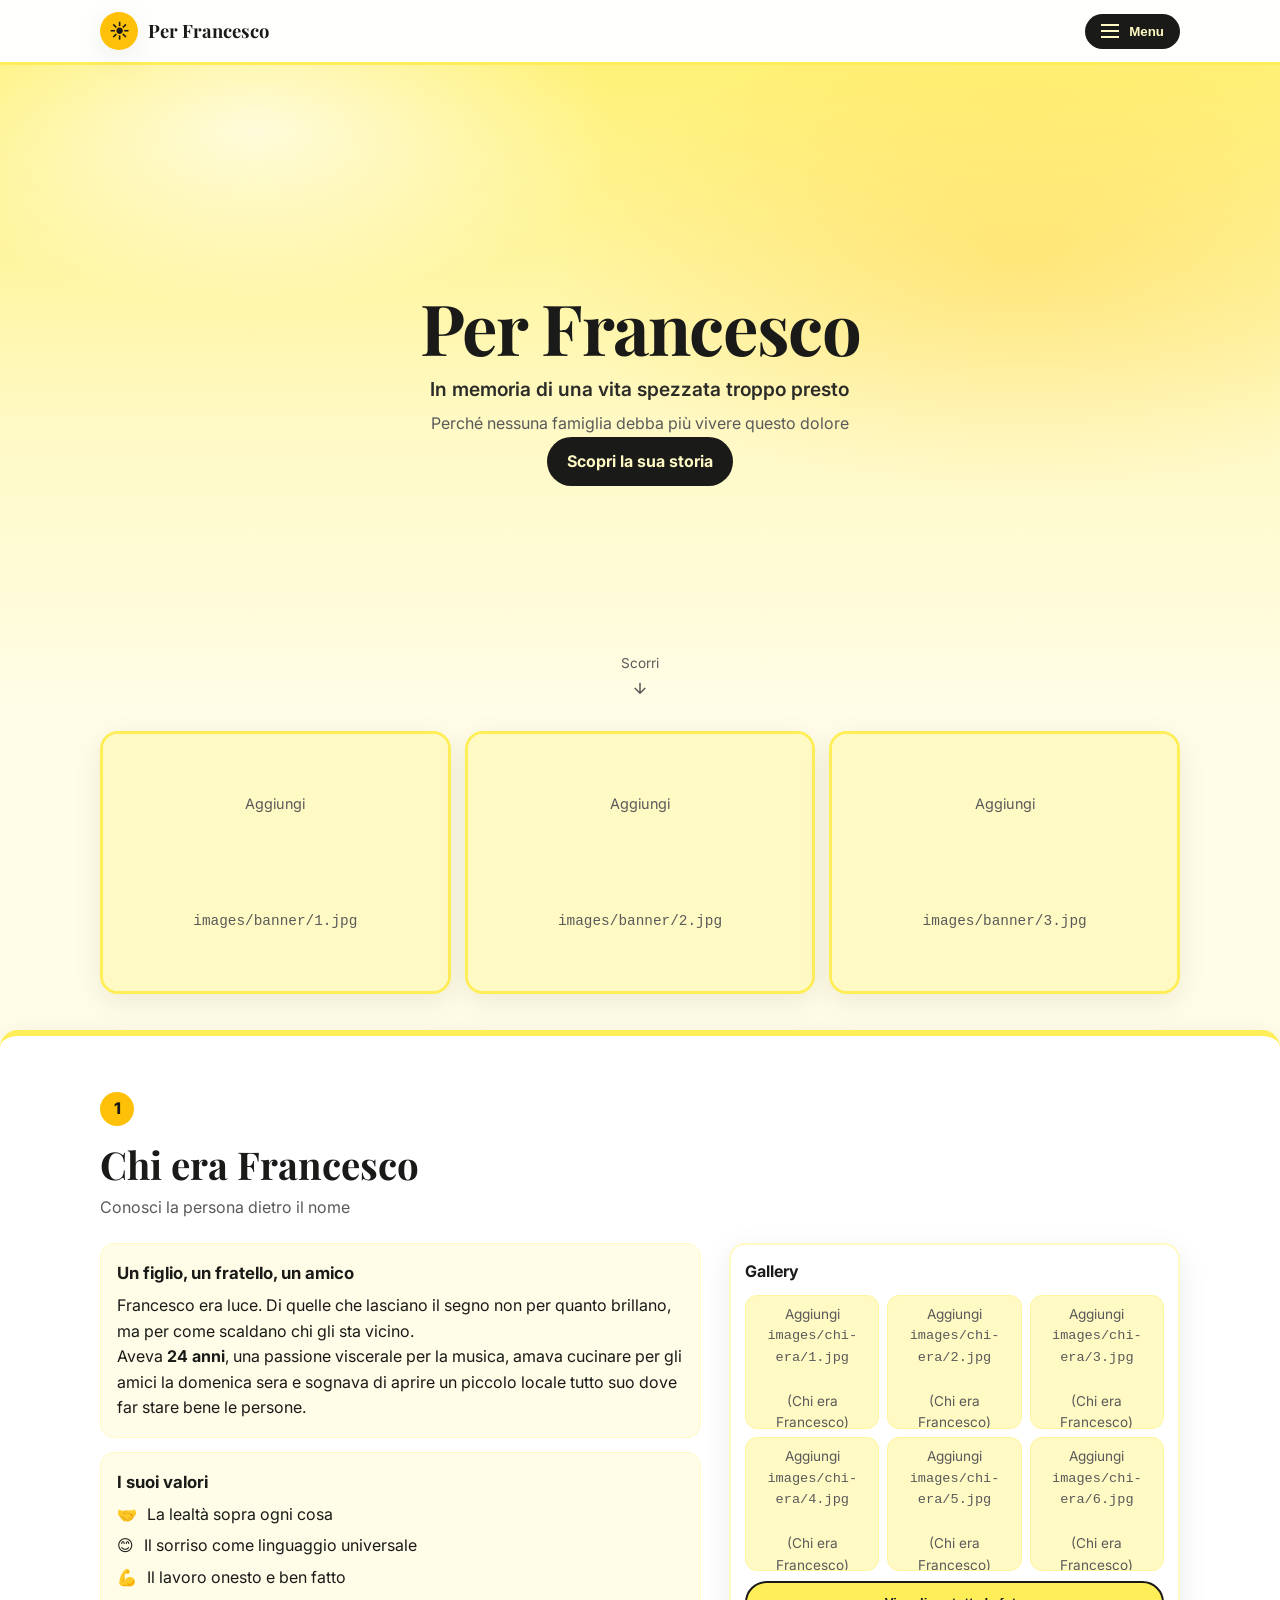
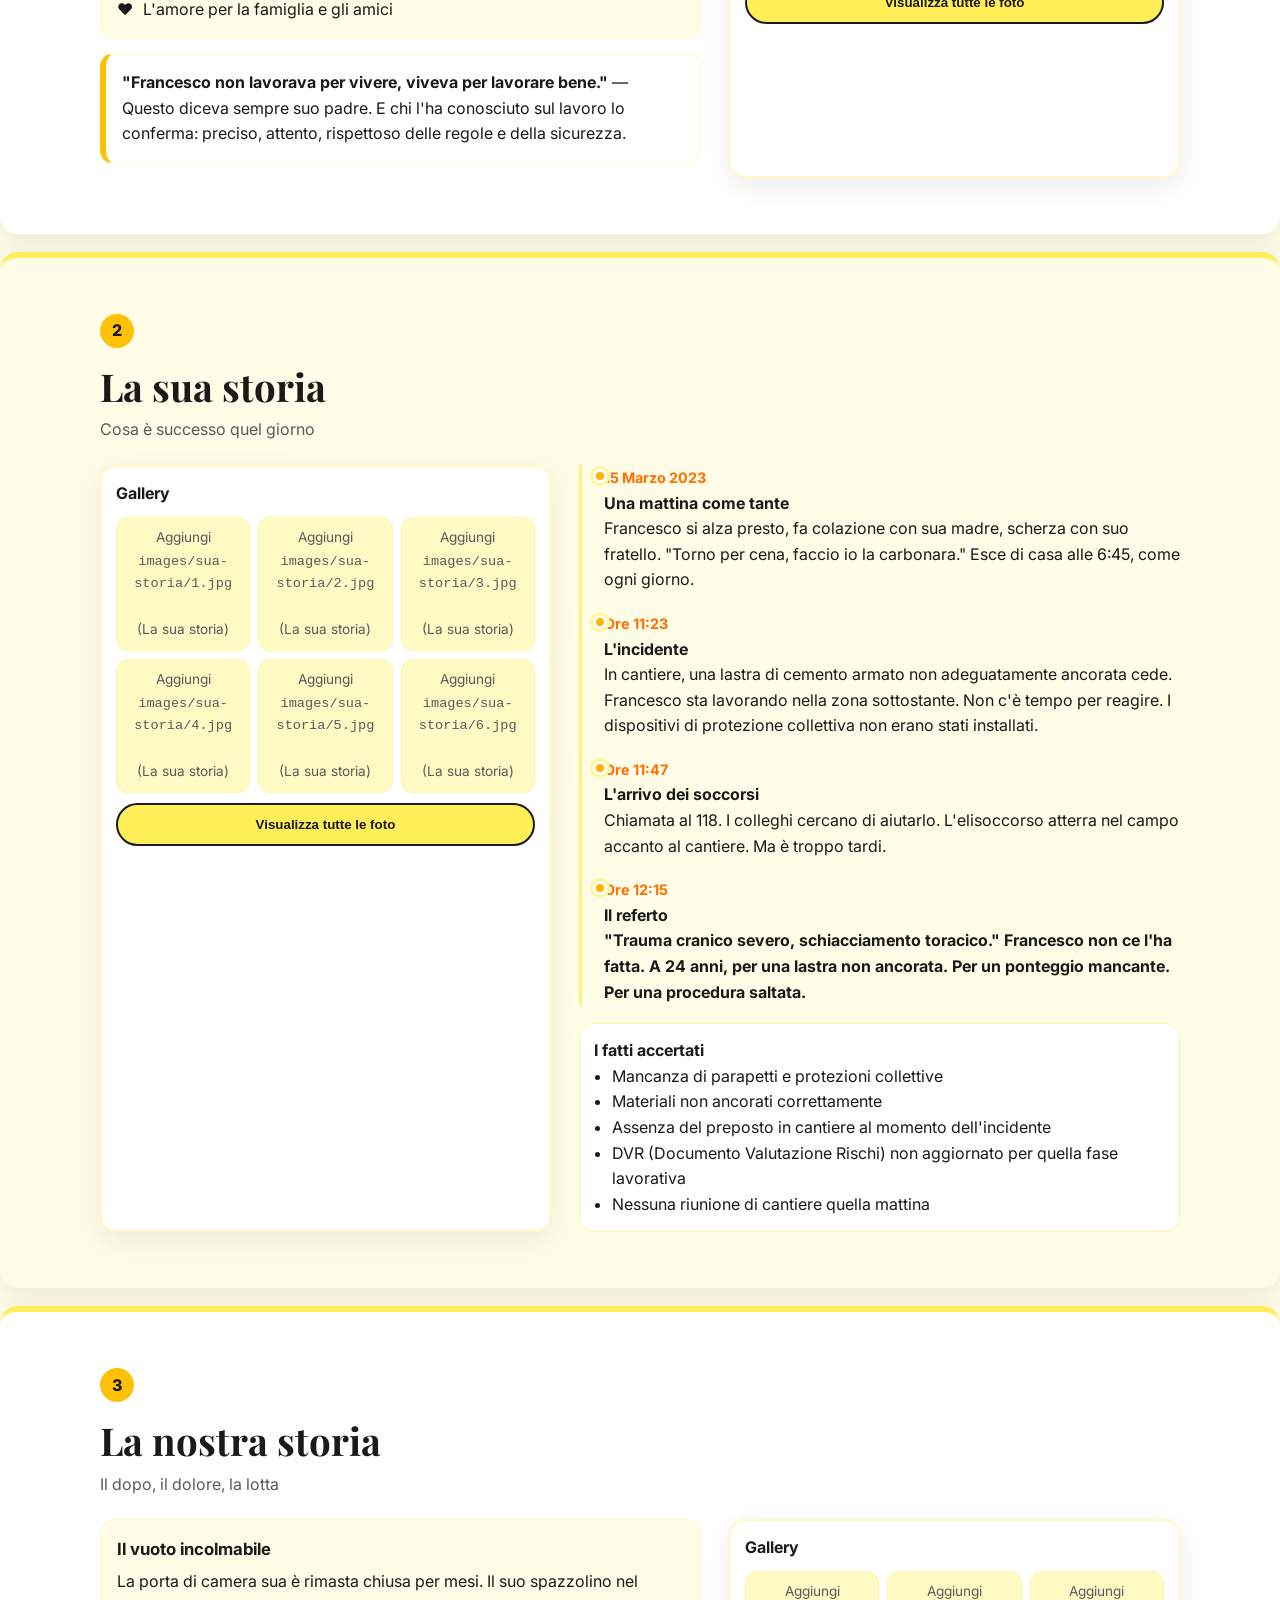
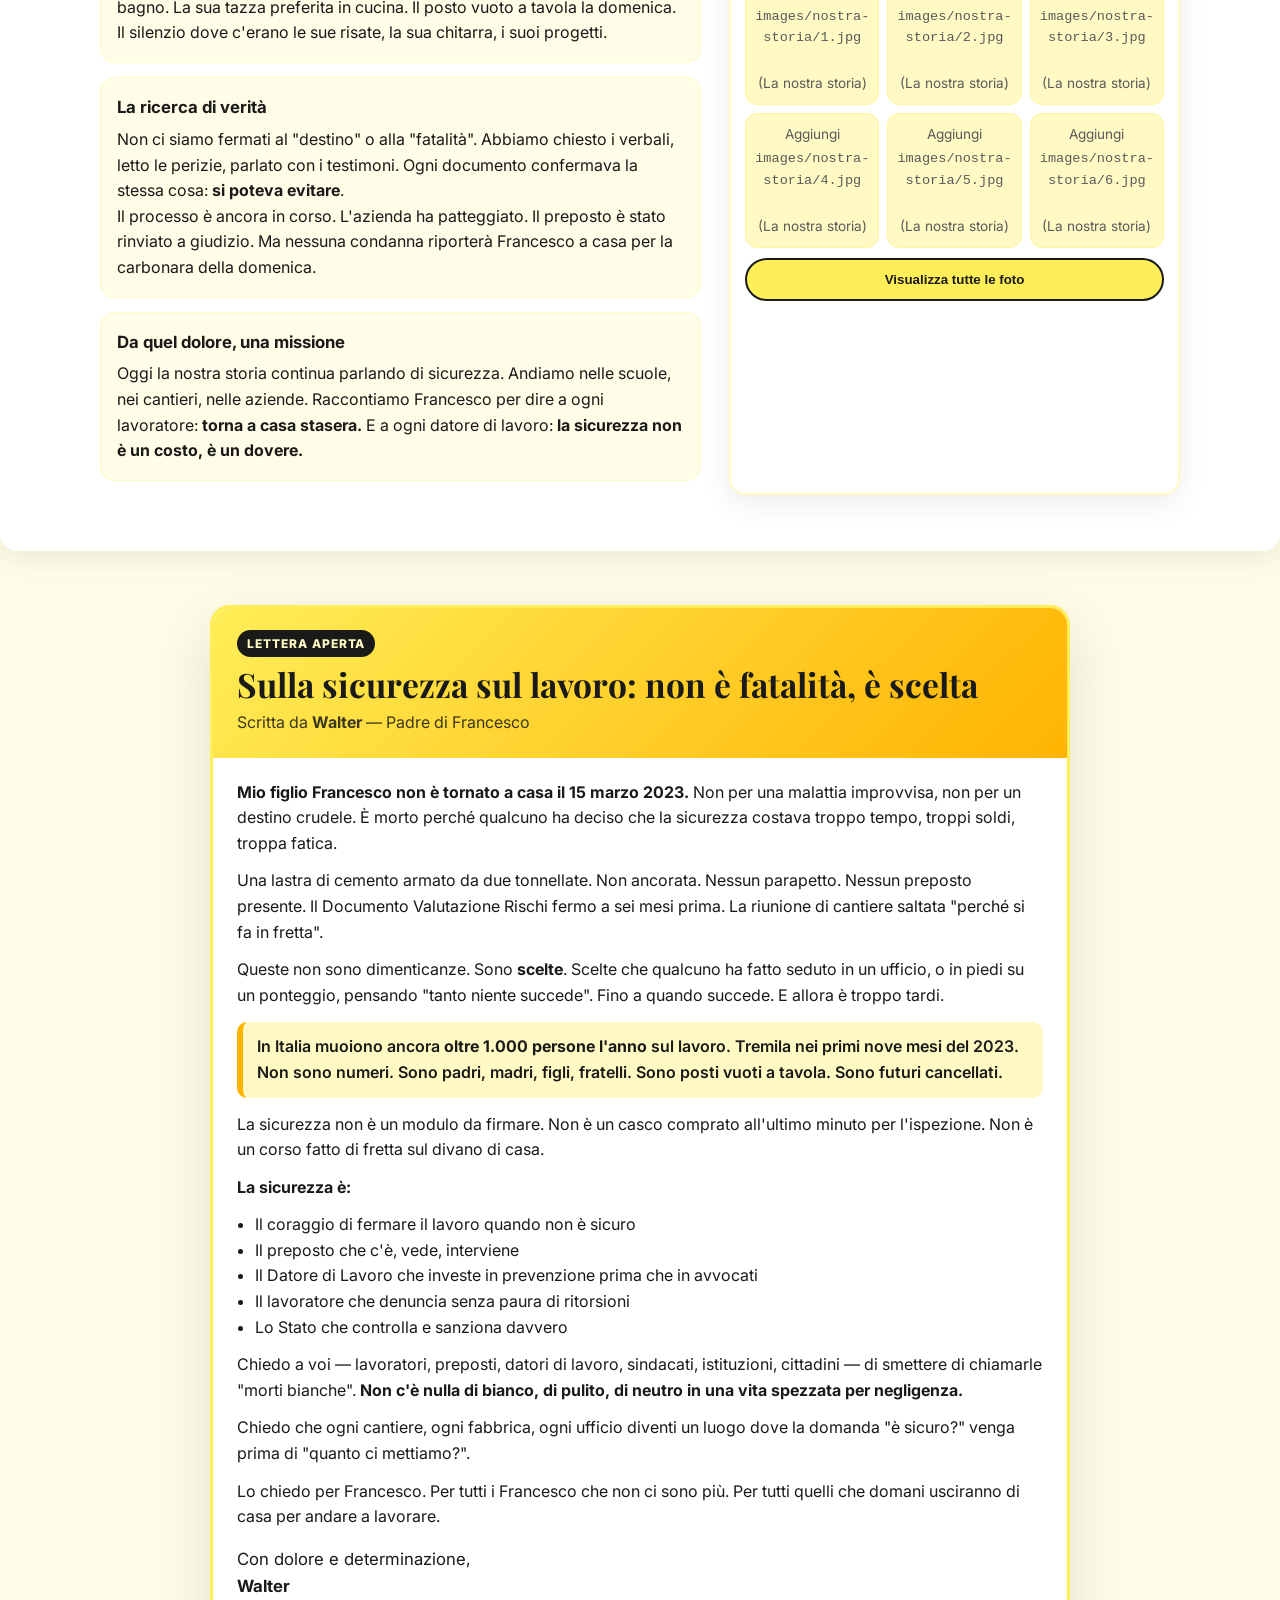
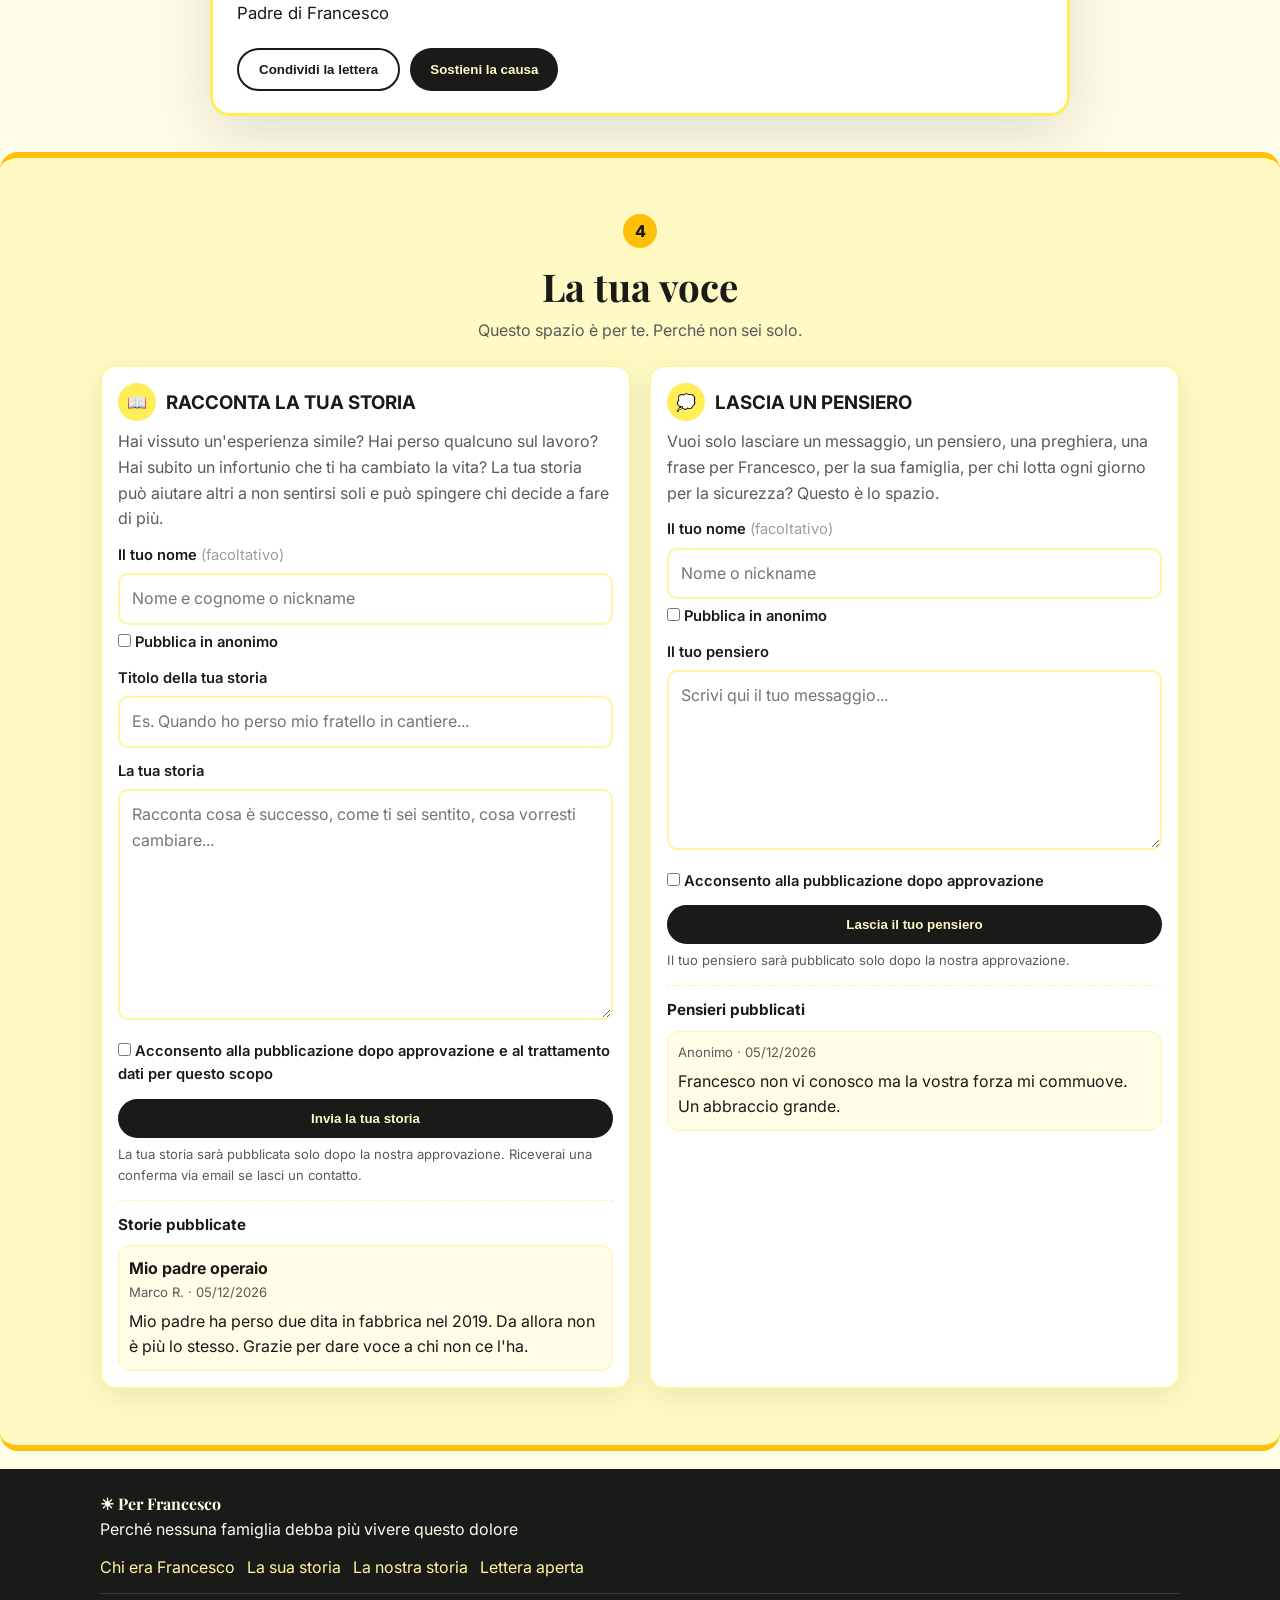
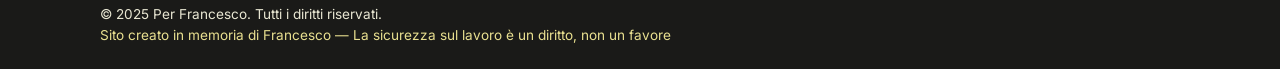
==== commit 296f15c1: "feat: pannello 3 foto grandi tra hero e chi-era (images/banner/1-3.jpg)" ====
--- a/index.html
+++ b/index.html
@@ -56,6 +56,26 @@
             </div>
         </section>
 
+        <!-- Pannello 3 foto grandi tra hero e Chi era Francesco -->
+        <section class="section banner-photos" id="banner-foto">
+            <div class="container">
+                <div class="banner-grid">
+                    <figure class="banner-item">
+                        <img src="images/banner/1.jpg" alt="Foto banner 1" onerror="this.style.display='none'; this.nextElementSibling.style.display='grid'">
+                        <div class="banner-placeholder" style="display:none">Aggiungi<br><code>images/banner/1.jpg</code></div>
+                    </figure>
+                    <figure class="banner-item">
+                        <img src="images/banner/2.jpg" alt="Foto banner 2" onerror="this.style.display='none'; this.nextElementSibling.style.display='grid'">
+                        <div class="banner-placeholder" style="display:none">Aggiungi<br><code>images/banner/2.jpg</code></div>
+                    </figure>
+                    <figure class="banner-item">
+                        <img src="images/banner/3.jpg" alt="Foto banner 3" onerror="this.style.display='none'; this.nextElementSibling.style.display='grid'">
+                        <div class="banner-placeholder" style="display:none">Aggiungi<br><code>images/banner/3.jpg</code></div>
+                    </figure>
+                </div>
+            </div>
+        </section>
+
         <!-- Sezione 1: Chi era Francesco -->
         <section class="section section-card" id="chi-era">
             <div class="container">
--- a/css/styles.css
+++ b/css/styles.css
@@ -136,6 +136,14 @@
 .contact-availability ul{list-style:none;display:grid;gap:4px}
 .contact-form-container{background:var(--yellow-50);border:2px solid var(--yellow-100);border-radius:16px;padding:14px}
 
+/* Banner 3 foto grandi */
+.banner-photos{padding:18px 0}
+.banner-grid{display:grid;grid-template-columns:repeat(3,1fr);gap:14px}
+@media(max-width:800px){.banner-grid{grid-template-columns:1fr}}
+.banner-item{aspect-ratio:4/3;overflow:hidden;border-radius:18px;border:3px solid var(--yellow-400);background:var(--white);box-shadow:var(--shadow);position:relative}
+.banner-item img{width:100%;height:100%;object-fit:cover}
+.banner-placeholder{position:absolute;inset:0;display:grid;place-items:center;text-align:center;color:var(--gray-600);background:var(--yellow-100);padding:10px;font-size:.9rem}
+
 /* Footer */
 .footer{background:var(--dark);color:var(--yellow-50);margin-top:18px;padding:22px 0}
 .footer-content{display:grid;gap:12px}
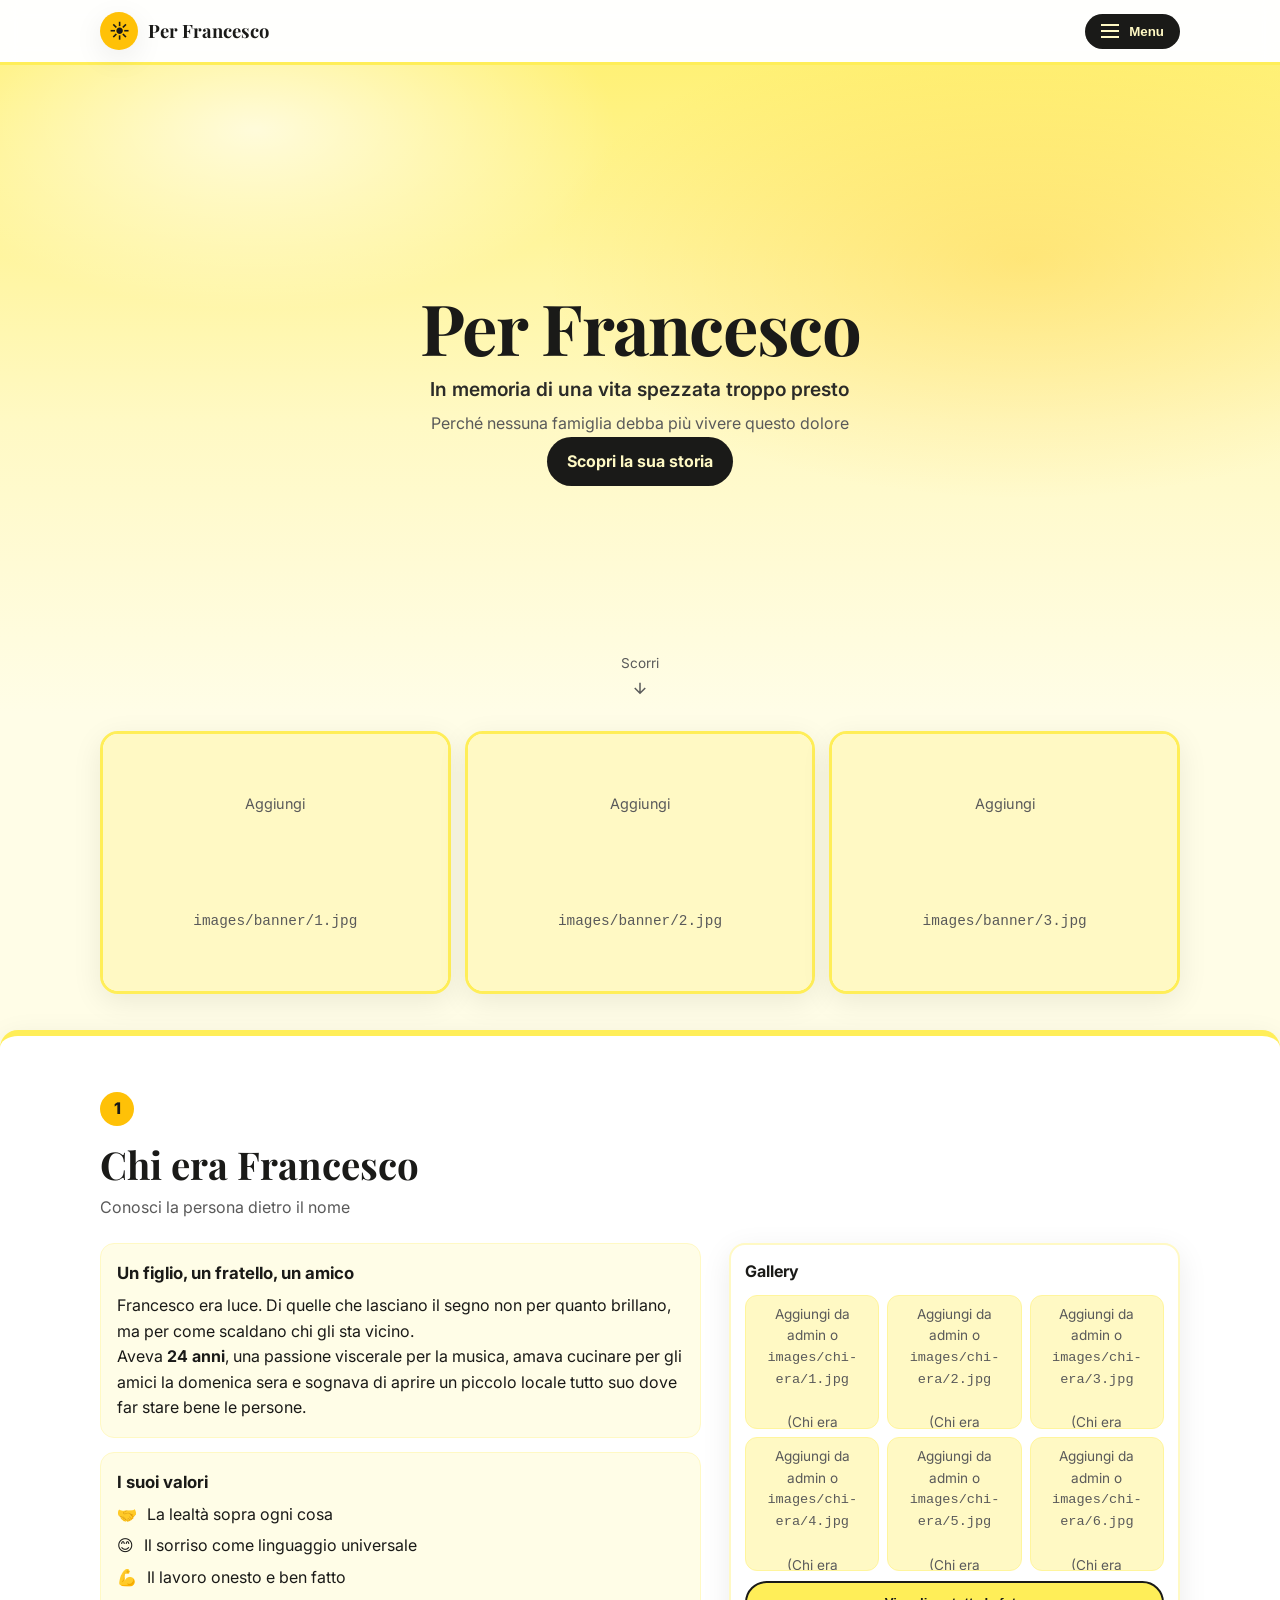
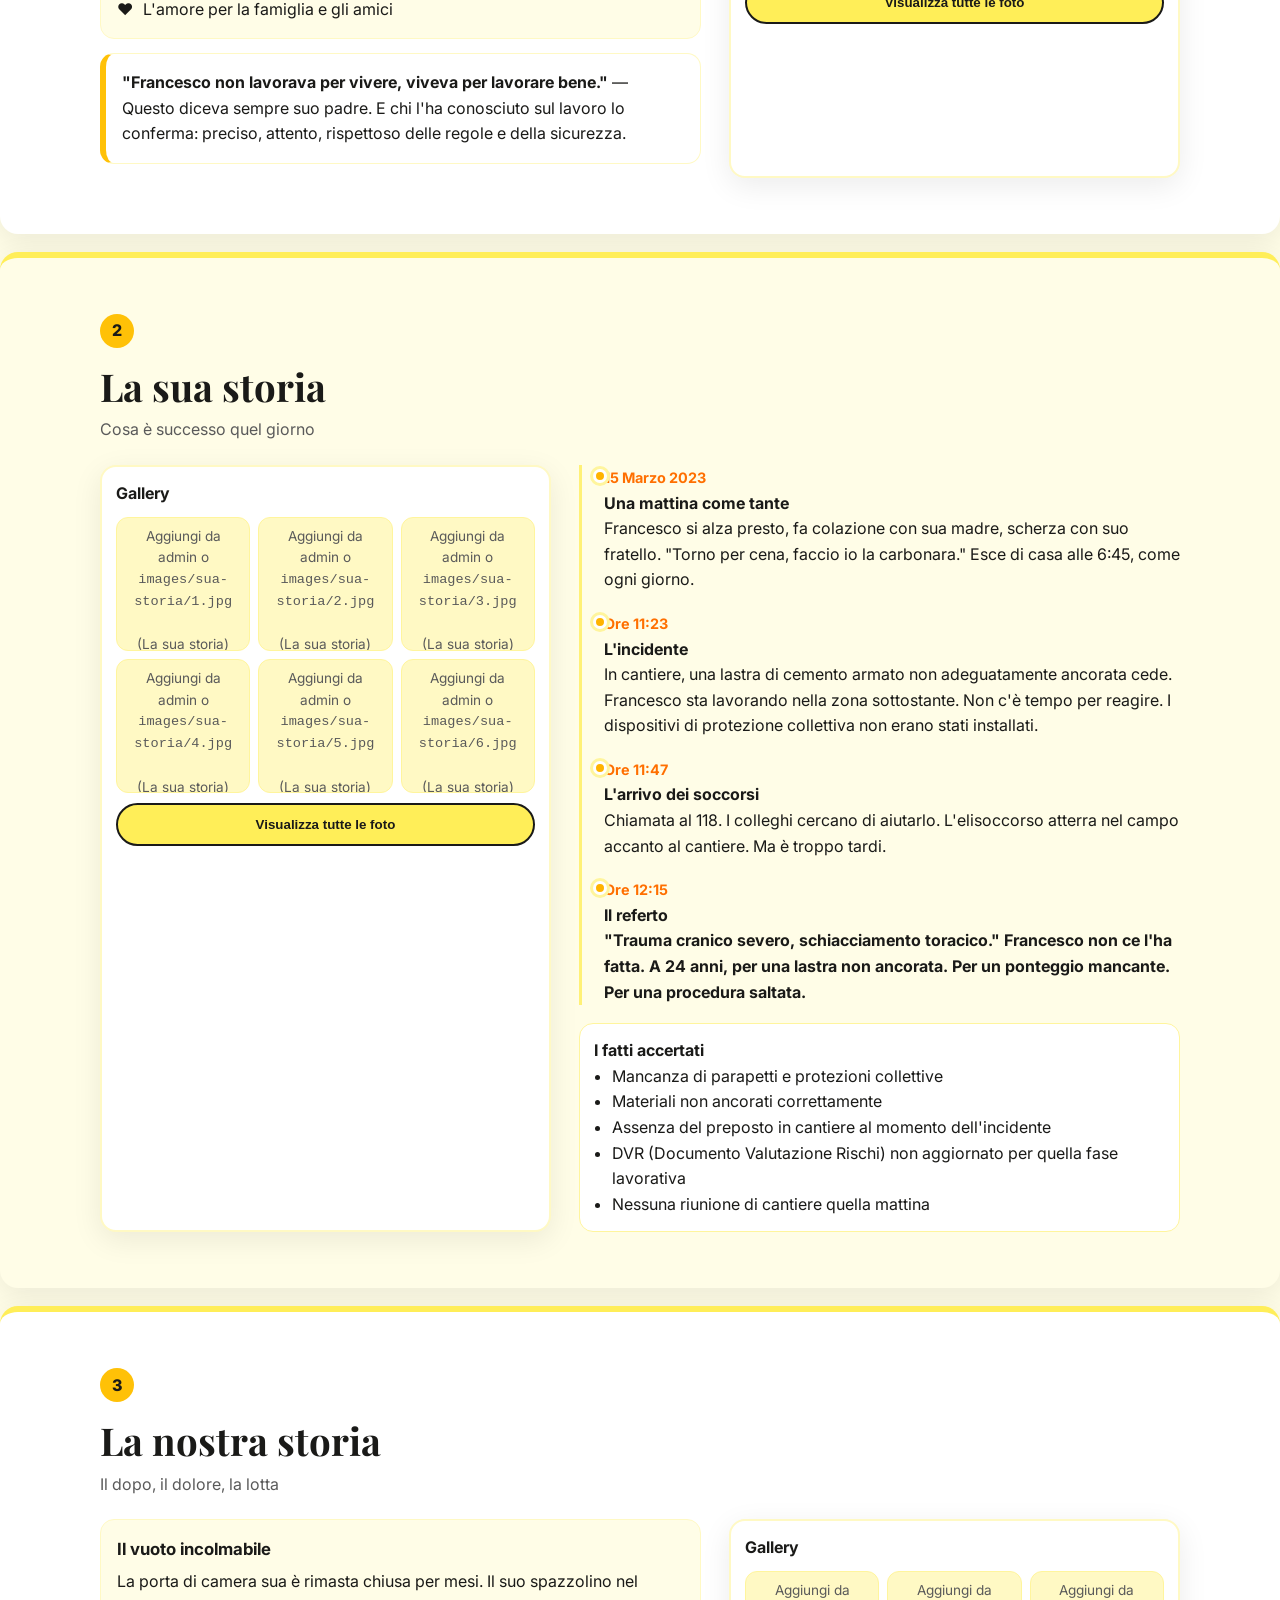
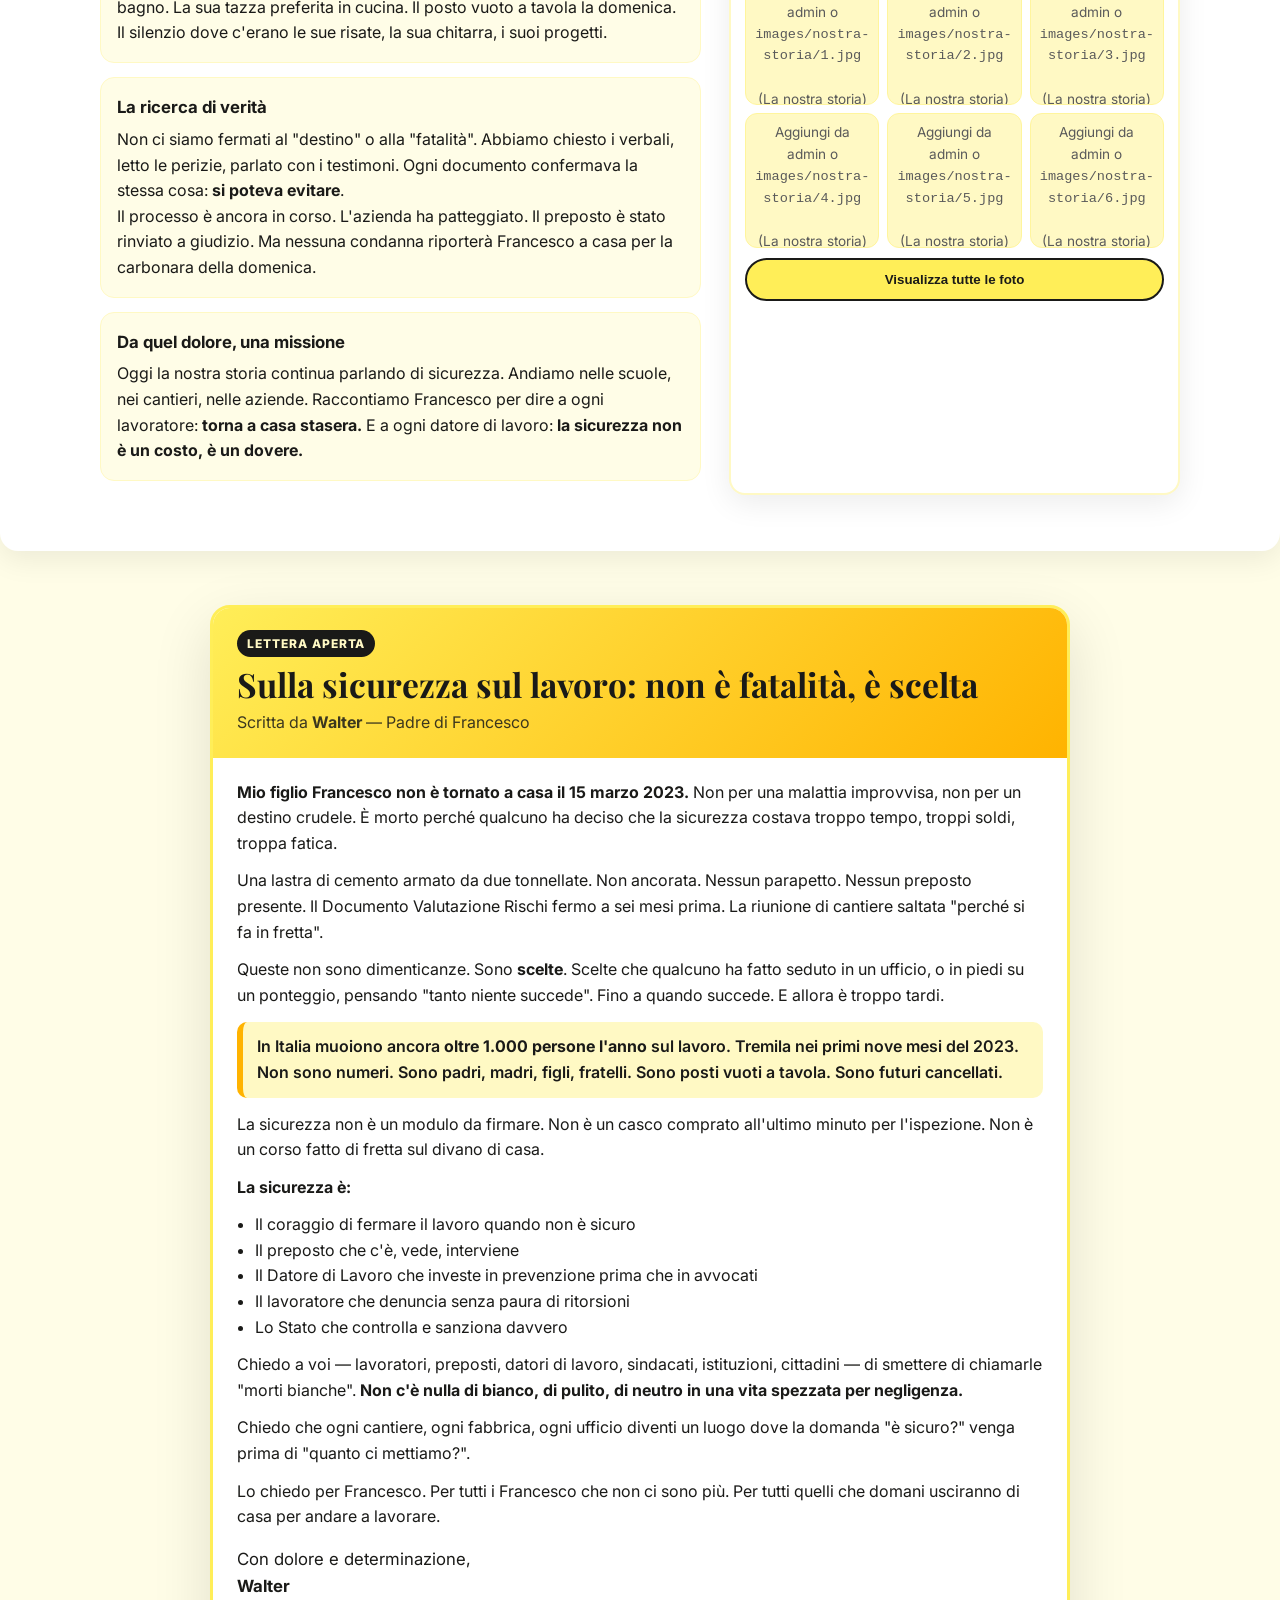
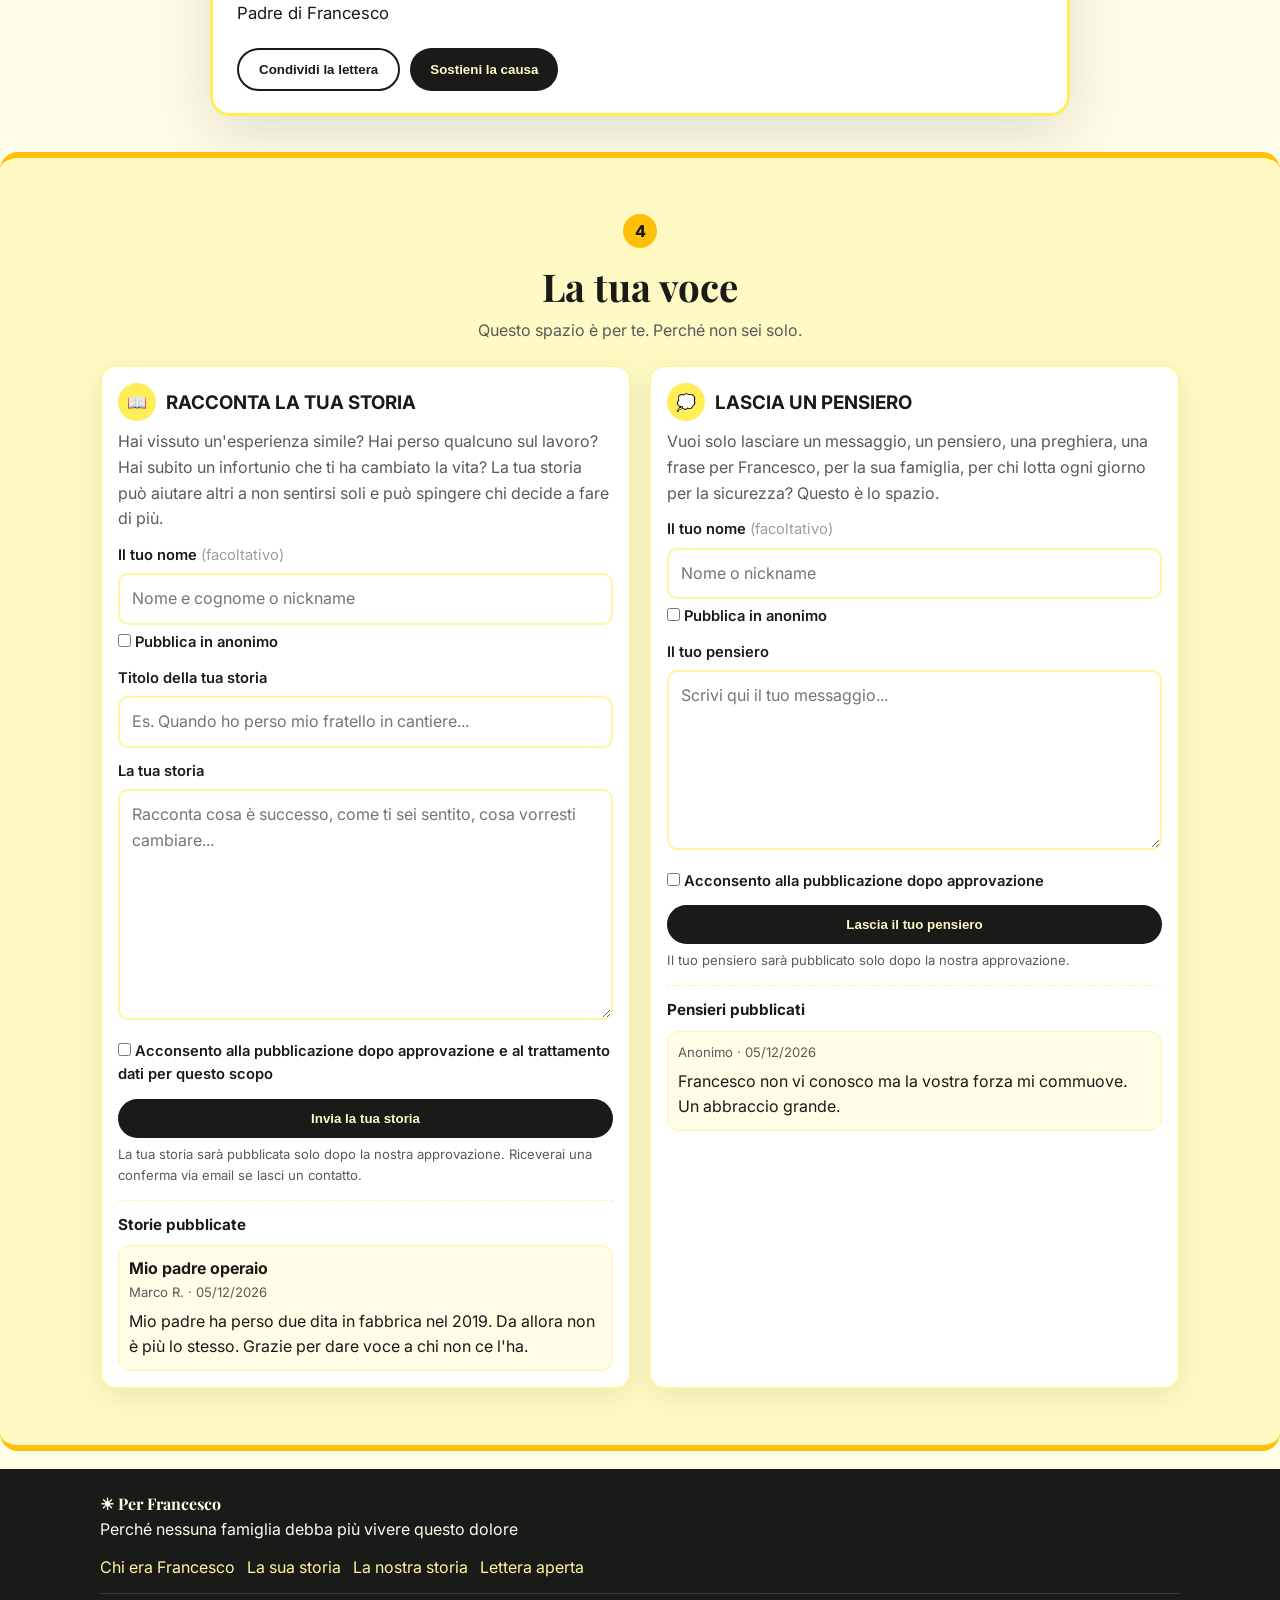
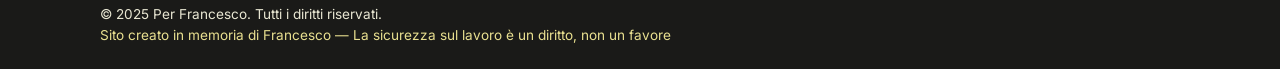
==== commit 4520b5e8: "feat: admin gestisce TUTTI i pannelli foto (banner+hero+3 gallery+lettera)" ====
--- a/index.html
+++ b/index.html
@@ -227,6 +227,7 @@
         <section class="section section-letter" id="lettera-aperta">
             <div class="container">
                 <div class="letter-container">
+                    <div id="letteraPhotoWrap" style="display:none"><img id="letteraPhoto" src="" alt="Lettera foto" style="width:100%;max-height:420px;object-fit:cover;display:block"></div>
                     <header class="letter-header">
                         <span class="letter-badge">LETTERA APERTA</span>
                         <h2 class="letter-title">Sulla sicurezza sul lavoro: non è fatalità, è scelta</h2>
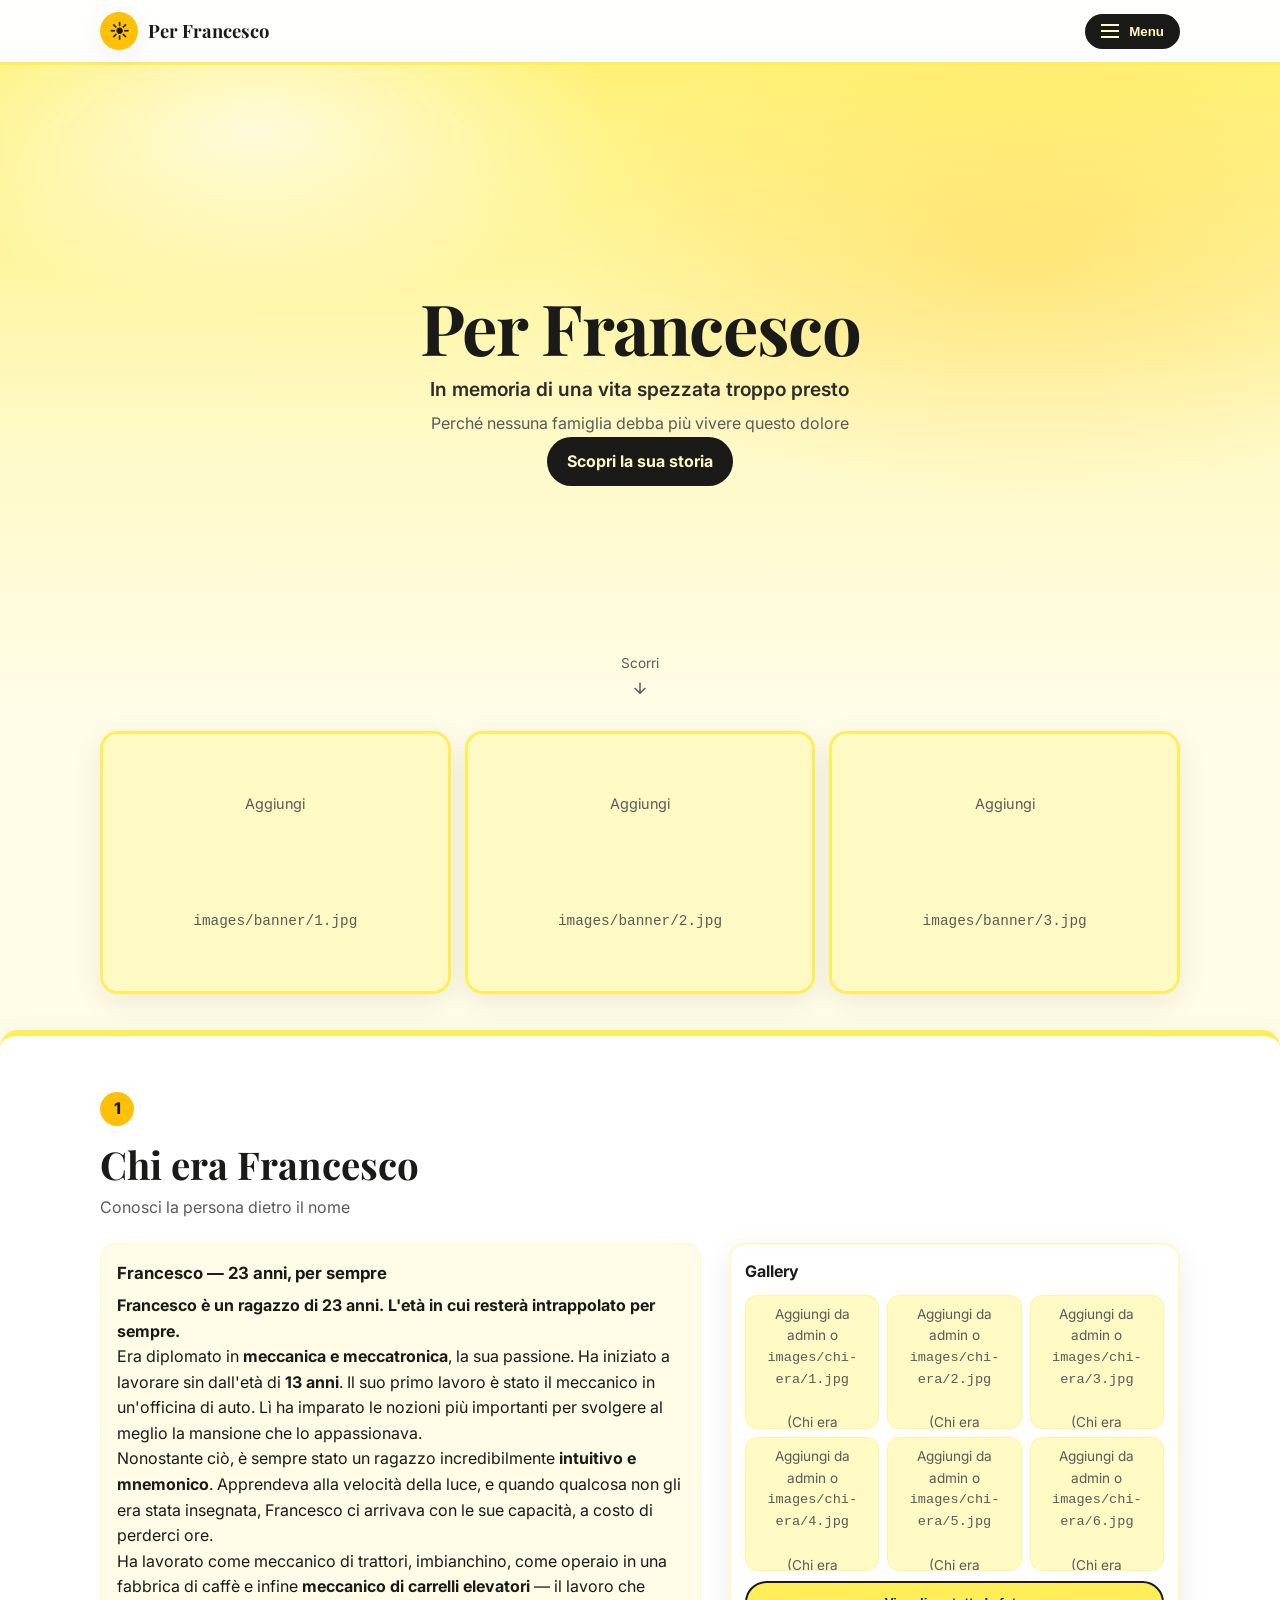
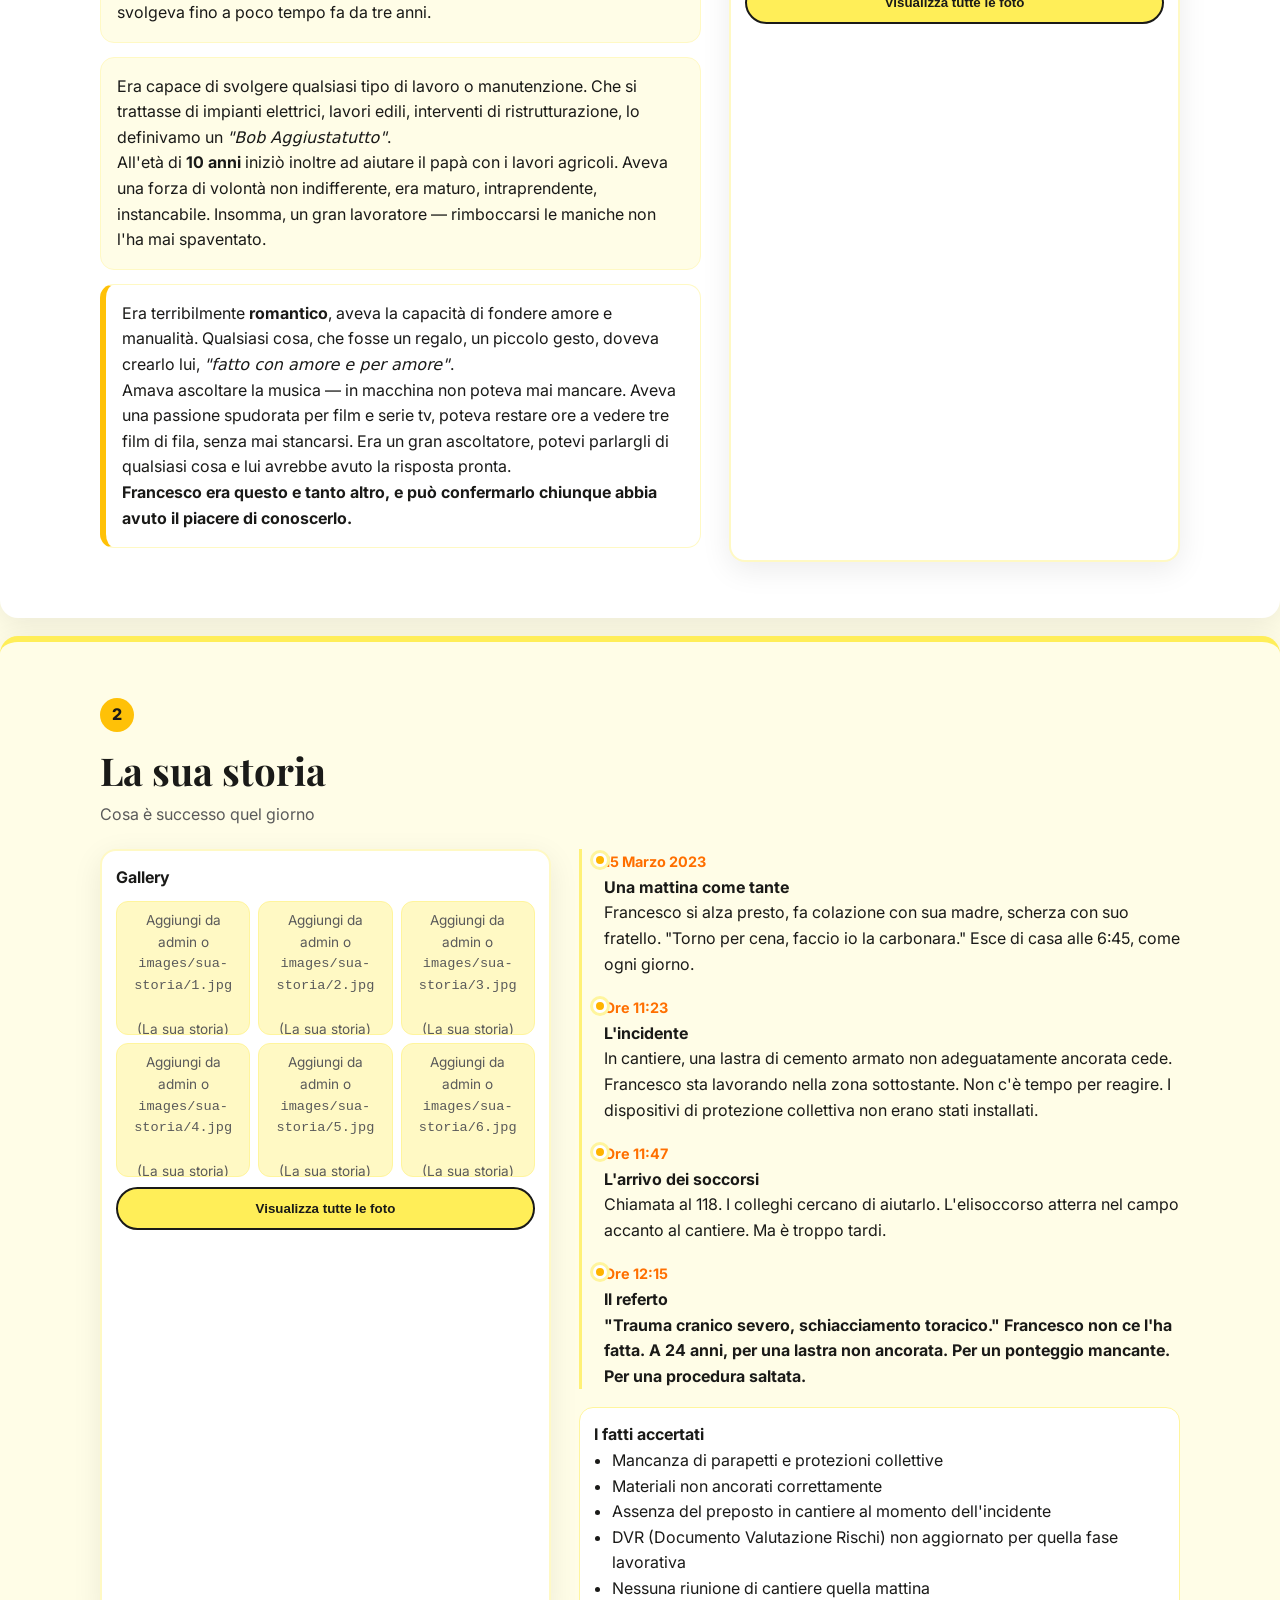
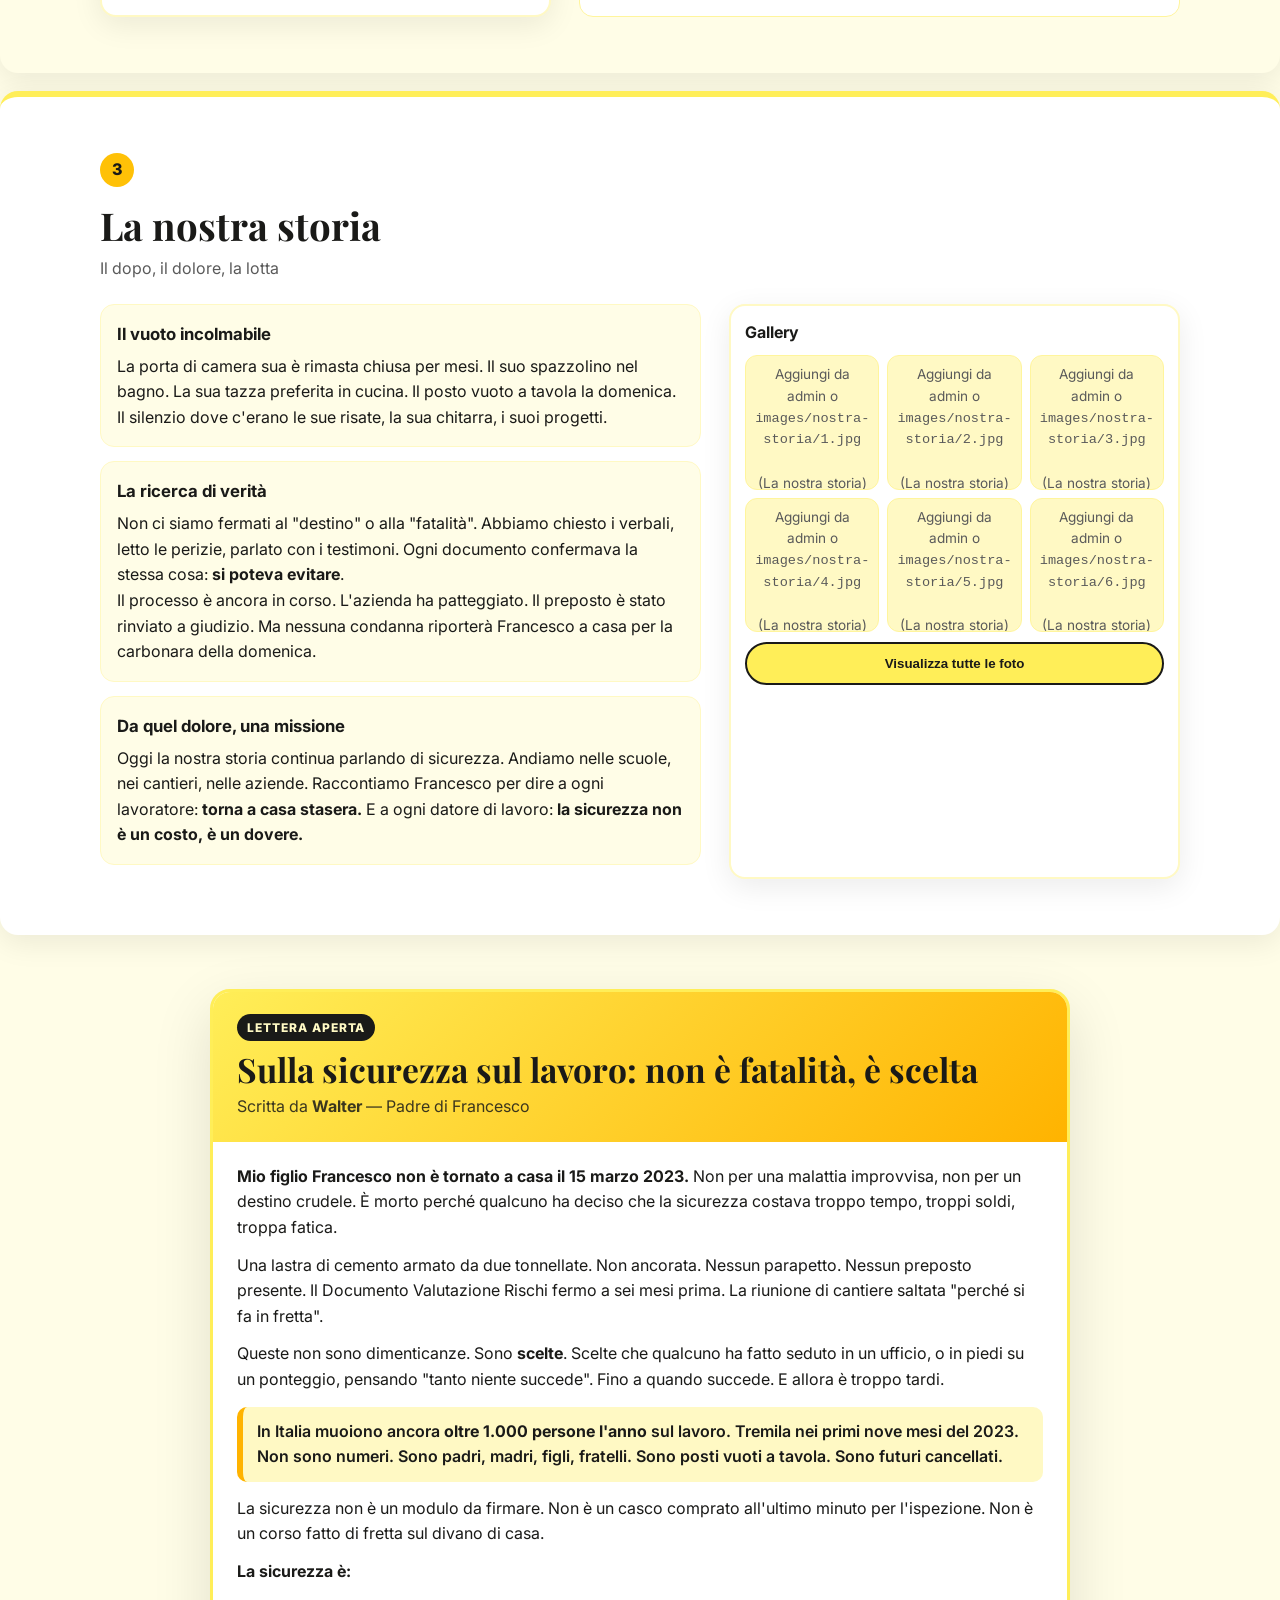
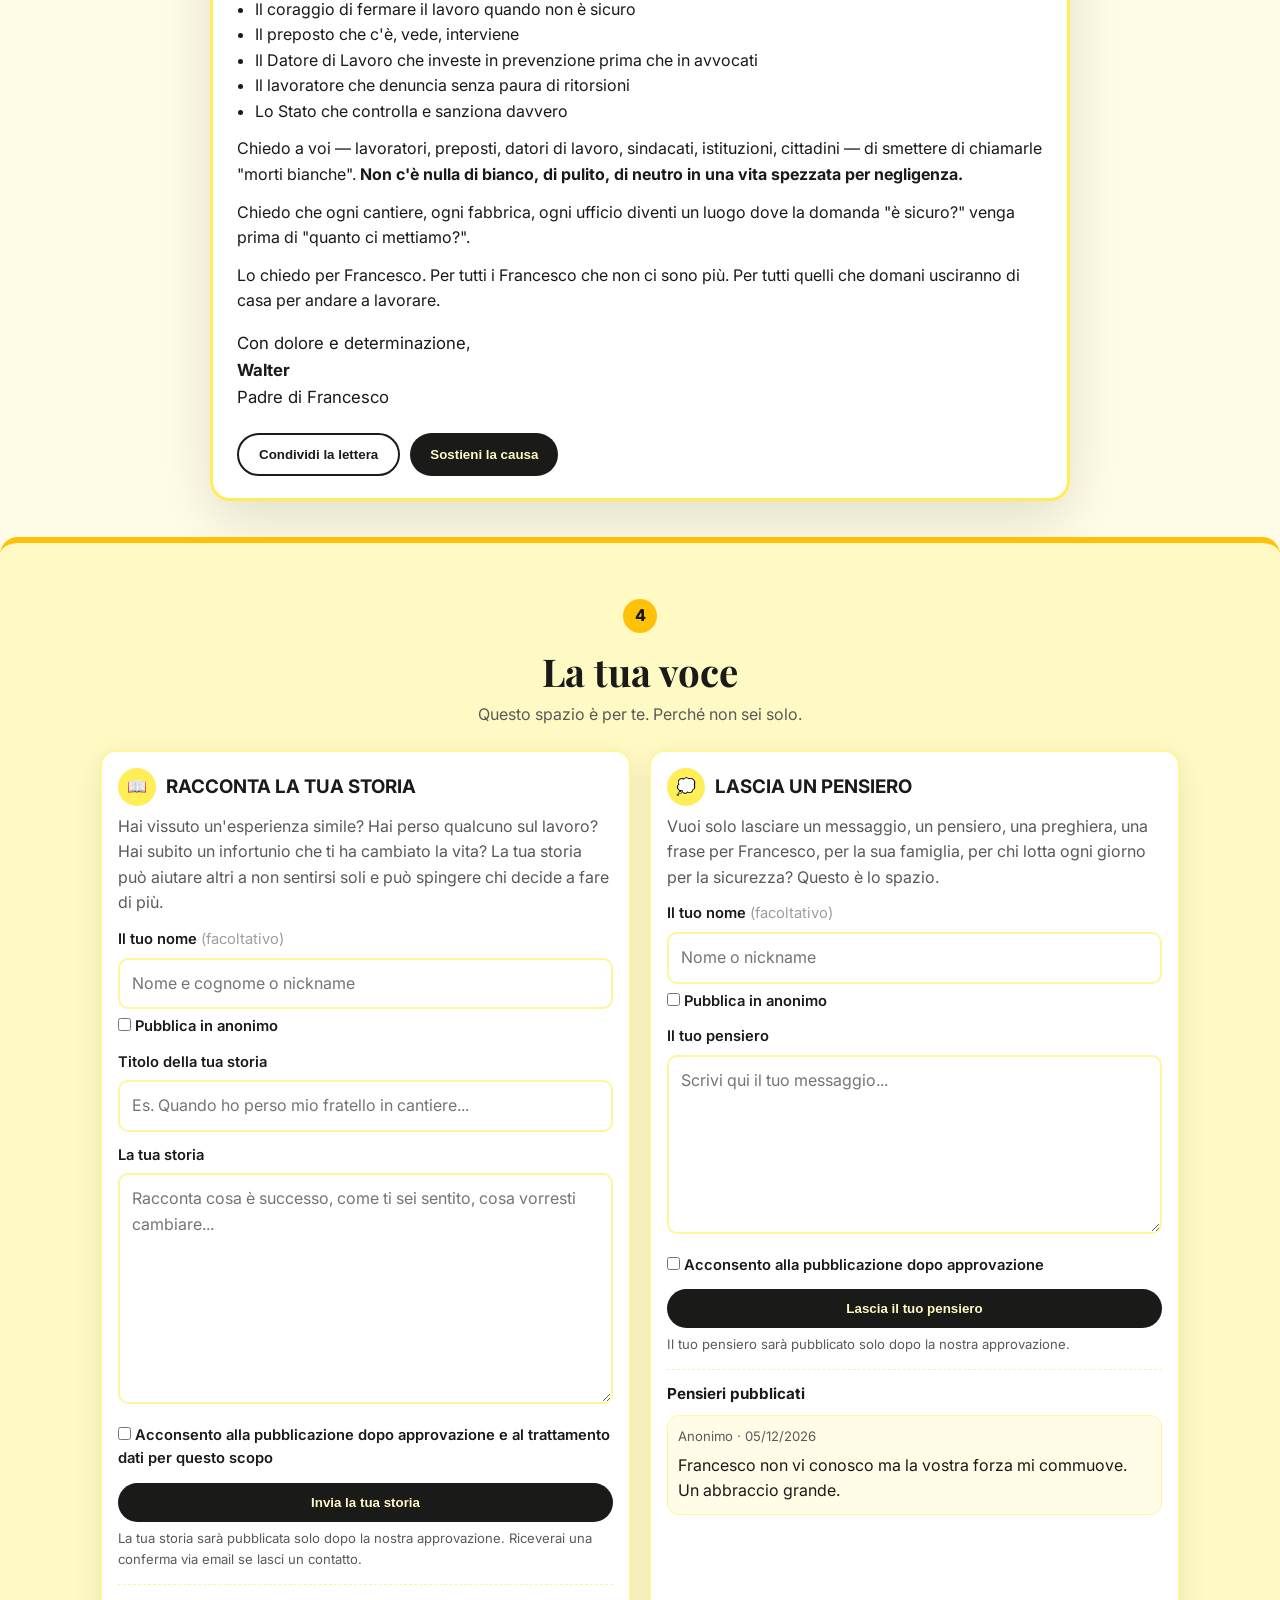
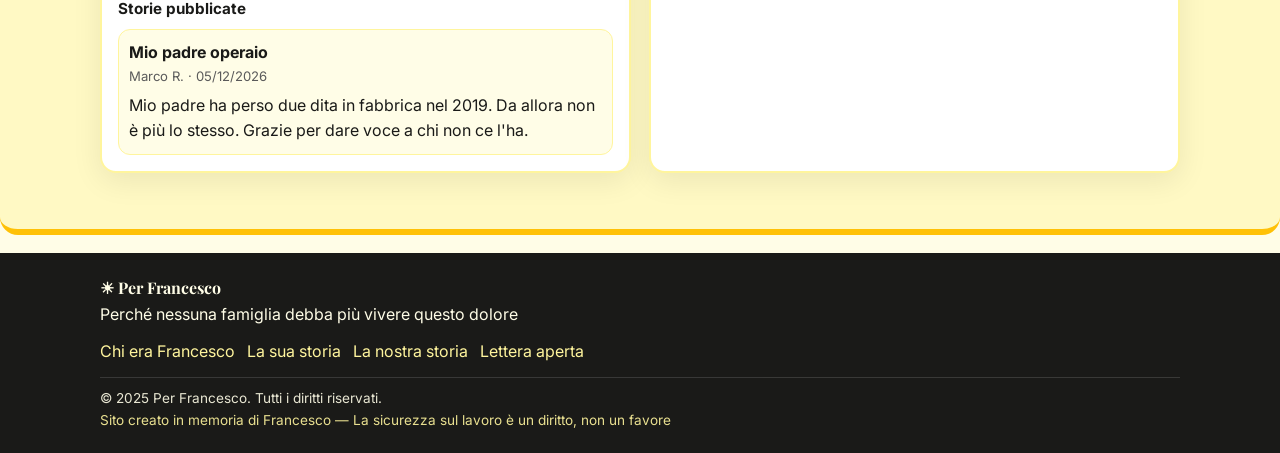
==== commit 4bece63a: "content: aggiorna Chi era Francesco con bio ufficiale 23 anni (meccatronica, Bob Aggiustatutto)" ====
--- a/index.html
+++ b/index.html
@@ -88,21 +88,20 @@
                 <div class="content-grid">
                     <div class="content-text">
                         <div class="text-block">
-                            <h3>Un figlio, un fratello, un amico</h3>
-                            <p>Francesco era luce. Di quelle che lasciano il segno non per quanto brillano, ma per come scaldano chi gli sta vicino.</p>
-                            <p>Aveva <strong>24 anni</strong>, una passione viscerale per la musica, amava cucinare per gli amici la domenica sera e sognava di aprire un piccolo locale tutto suo dove far stare bene le persone.</p>
+                            <h3>Francesco — 23 anni, per sempre</h3>
+                            <p><strong>Francesco è un ragazzo di 23 anni. L'età in cui resterà intrappolato per sempre.</strong></p>
+                            <p>Era diplomato in <strong>meccanica e meccatronica</strong>, la sua passione. Ha iniziato a lavorare sin dall'età di <strong>13 anni</strong>. Il suo primo lavoro è stato il meccanico in un'officina di auto. Lì ha imparato le nozioni più importanti per svolgere al meglio la mansione che lo appassionava.</p>
+                            <p>Nonostante ciò, è sempre stato un ragazzo incredibilmente <strong>intuitivo e mnemonico</strong>. Apprendeva alla velocità della luce, e quando qualcosa non gli era stata insegnata, Francesco ci arrivava con le sue capacità, a costo di perderci ore.</p>
+                            <p>Ha lavorato come meccanico di trattori, imbianchino, come operaio in una fabbrica di caffè e infine <strong>meccanico di carrelli elevatori</strong> — il lavoro che svolgeva fino a poco tempo fa da tre anni.</p>
                         </div>
                         <div class="text-block">
-                            <h3>I suoi valori</h3>
-                            <ul class="values-list">
-                                <li><span class="value-icon">🤝</span> La lealtà sopra ogni cosa</li>
-                                <li><span class="value-icon">😊</span> Il sorriso come linguaggio universale</li>
-                                <li><span class="value-icon">💪</span> Il lavoro onesto e ben fatto</li>
-                                <li><span class="value-icon">❤️</span> L'amore per la famiglia e gli amici</li>
-                            </ul>
+                            <p>Era capace di svolgere qualsiasi tipo di lavoro o manutenzione. Che si trattasse di impianti elettrici, lavori edili, interventi di ristrutturazione, lo definivamo un <em>"Bob Aggiustatutto"</em>.</p>
+                            <p>All'età di <strong>10 anni</strong> iniziò inoltre ad aiutare il papà con i lavori agricoli. Aveva una forza di volontà non indifferente, era maturo, intraprendente, instancabile. Insomma, un gran lavoratore — rimboccarsi le maniche non l'ha mai spaventato.</p>
                         </div>
                         <div class="text-block highlight-box">
-                            <p><strong>"Francesco non lavorava per vivere, viveva per lavorare bene."</strong> — Questo diceva sempre suo padre. E chi l'ha conosciuto sul lavoro lo conferma: preciso, attento, rispettoso delle regole e della sicurezza.</p>
+                            <p>Era terribilmente <strong>romantico</strong>, aveva la capacità di fondere amore e manualità. Qualsiasi cosa, che fosse un regalo, un piccolo gesto, doveva crearlo lui, <em>"fatto con amore e per amore"</em>.</p>
+                            <p>Amava ascoltare la musica — in macchina non poteva mai mancare. Aveva una passione spudorata per film e serie tv, poteva restare ore a vedere tre film di fila, senza mai stancarsi. Era un gran ascoltatore, potevi parlargli di qualsiasi cosa e lui avrebbe avuto la risposta pronta.</p>
+                            <p><strong>Francesco era questo e tanto altro, e può confermarlo chiunque abbia avuto il piacere di conoscerlo.</strong></p>
                         </div>
                     </div>
                     
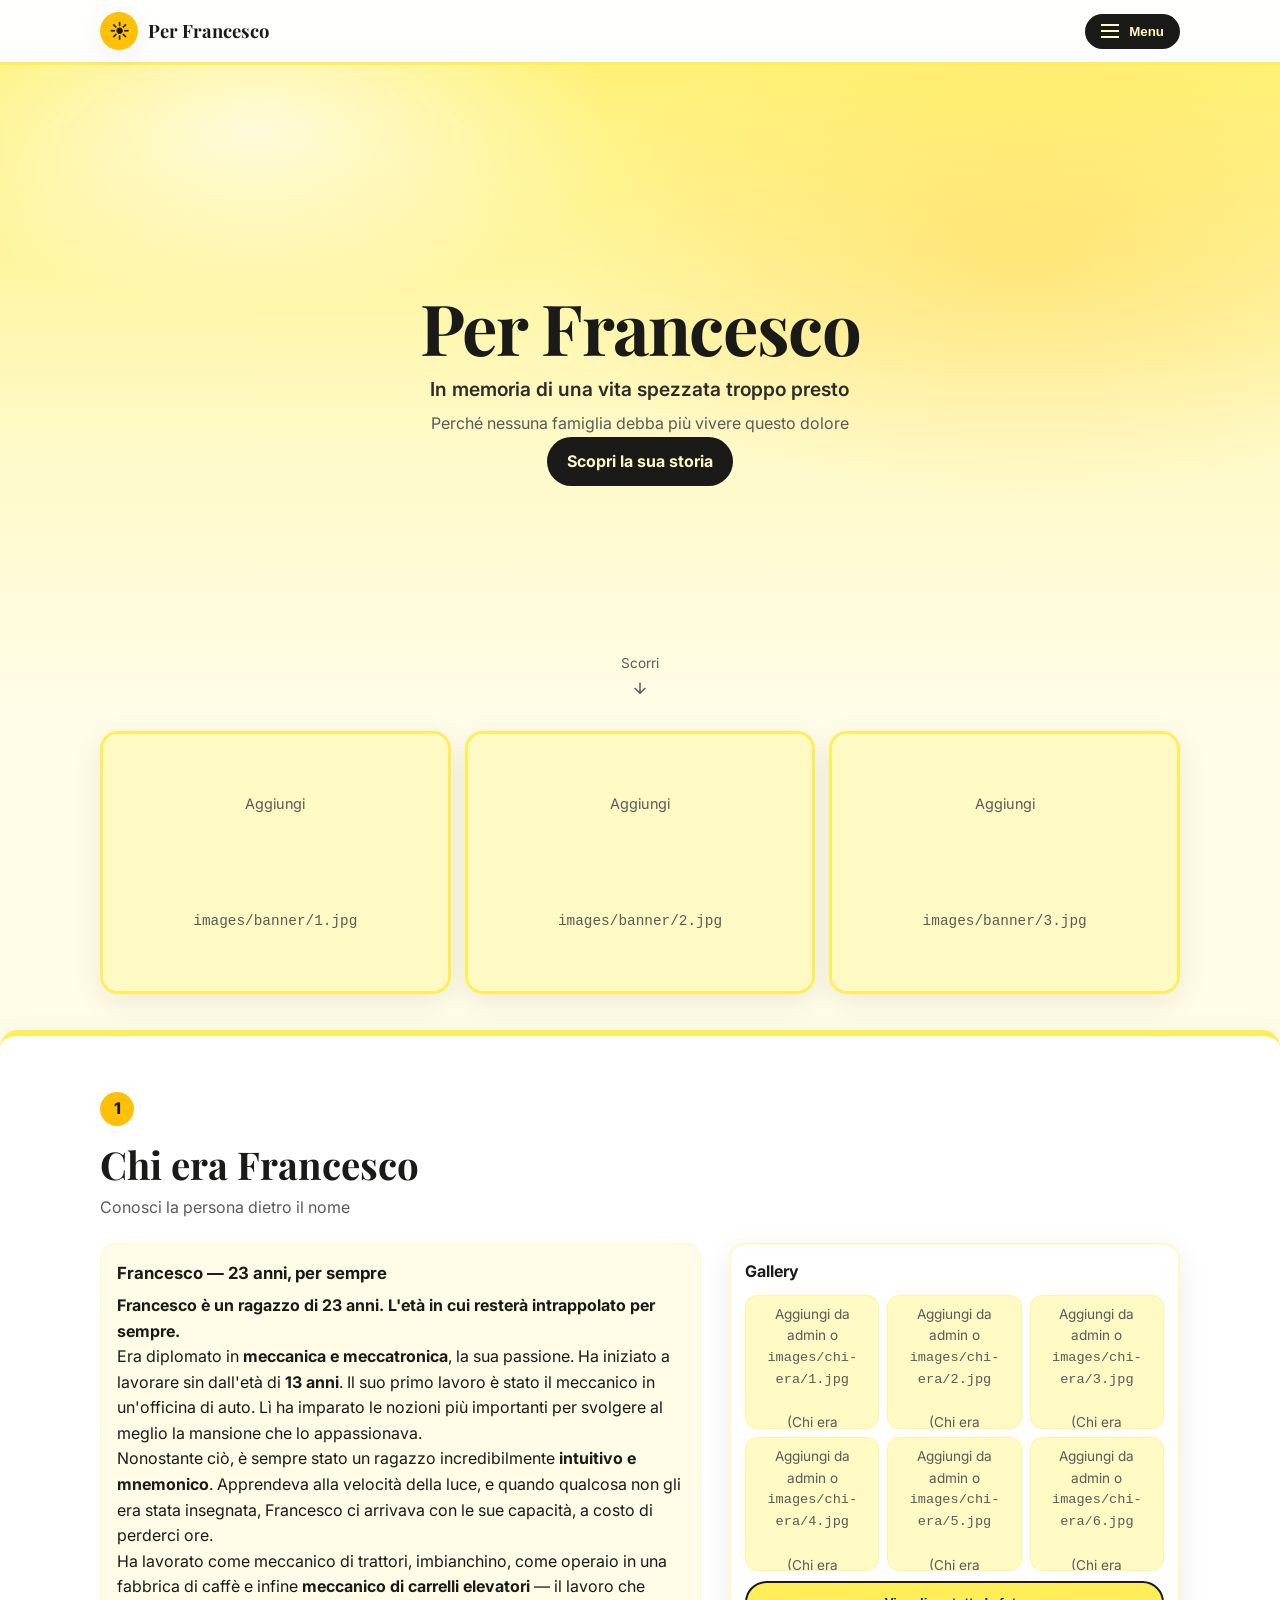
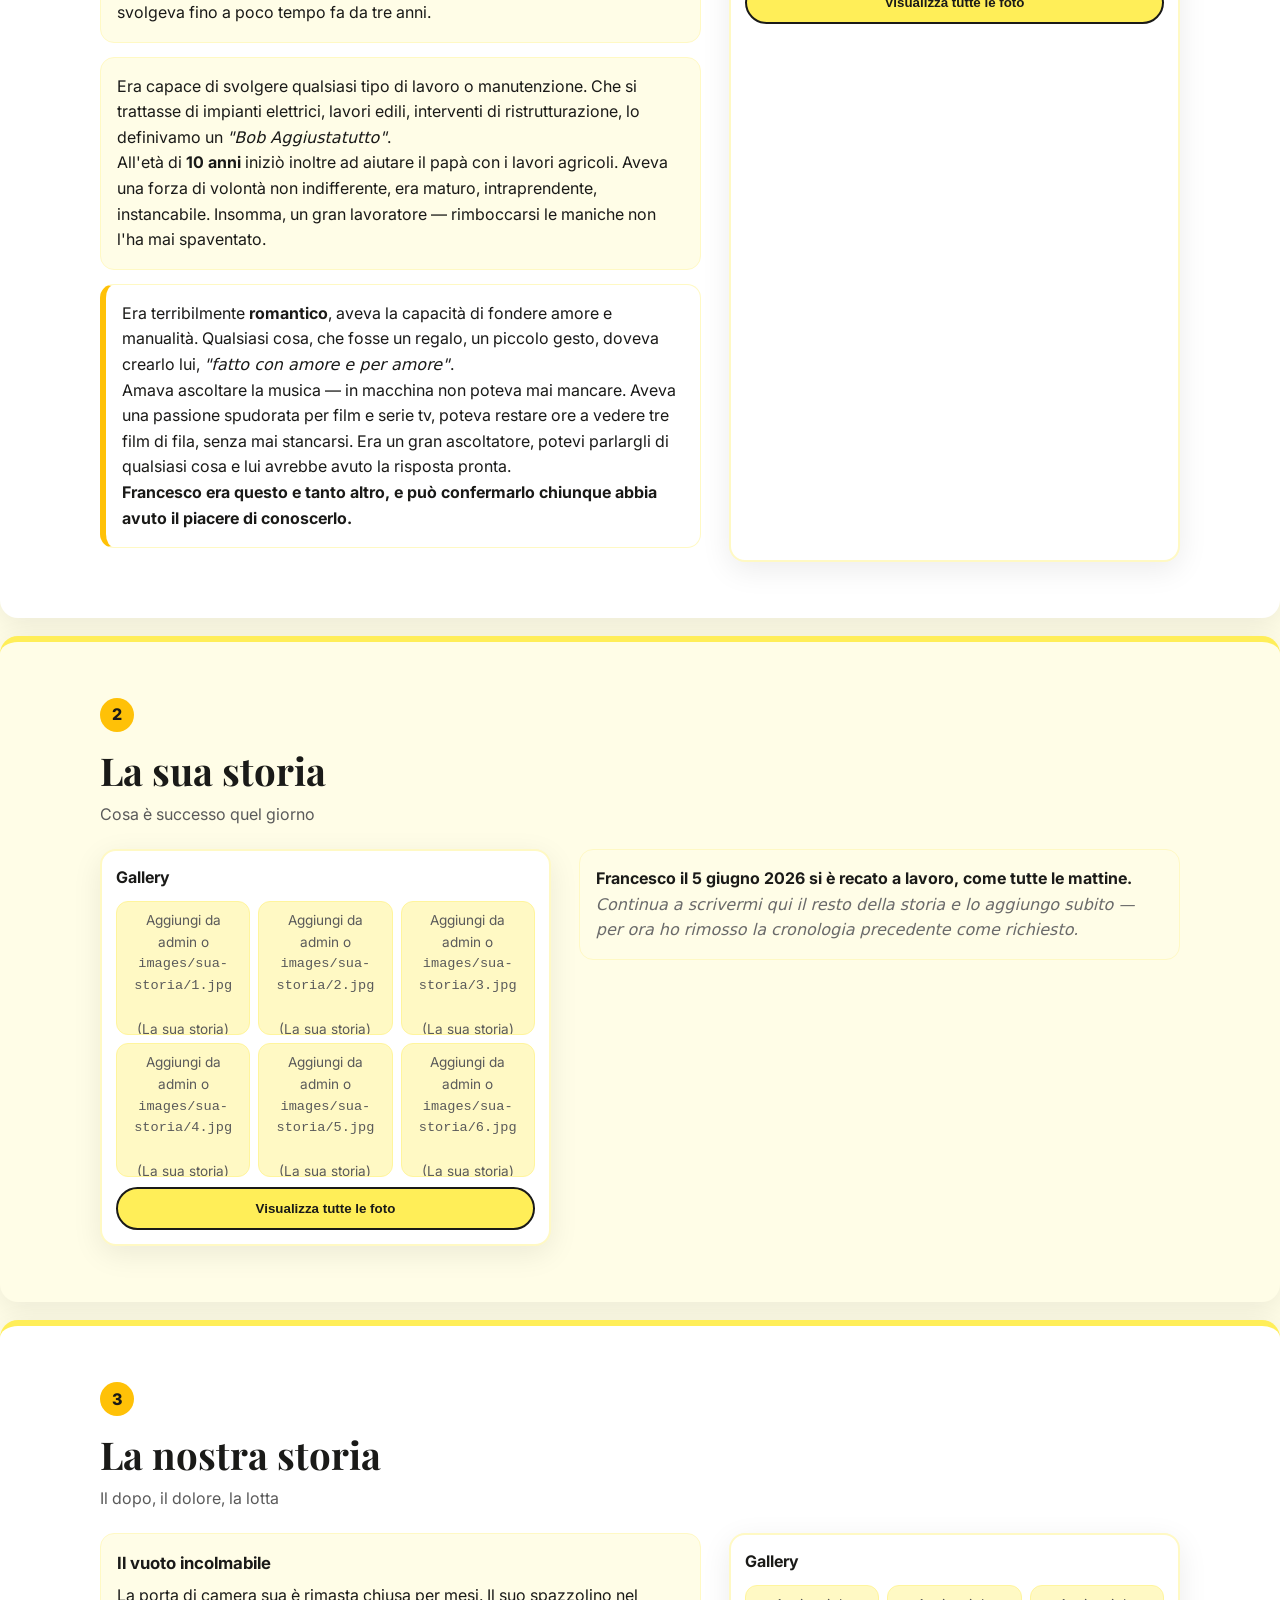
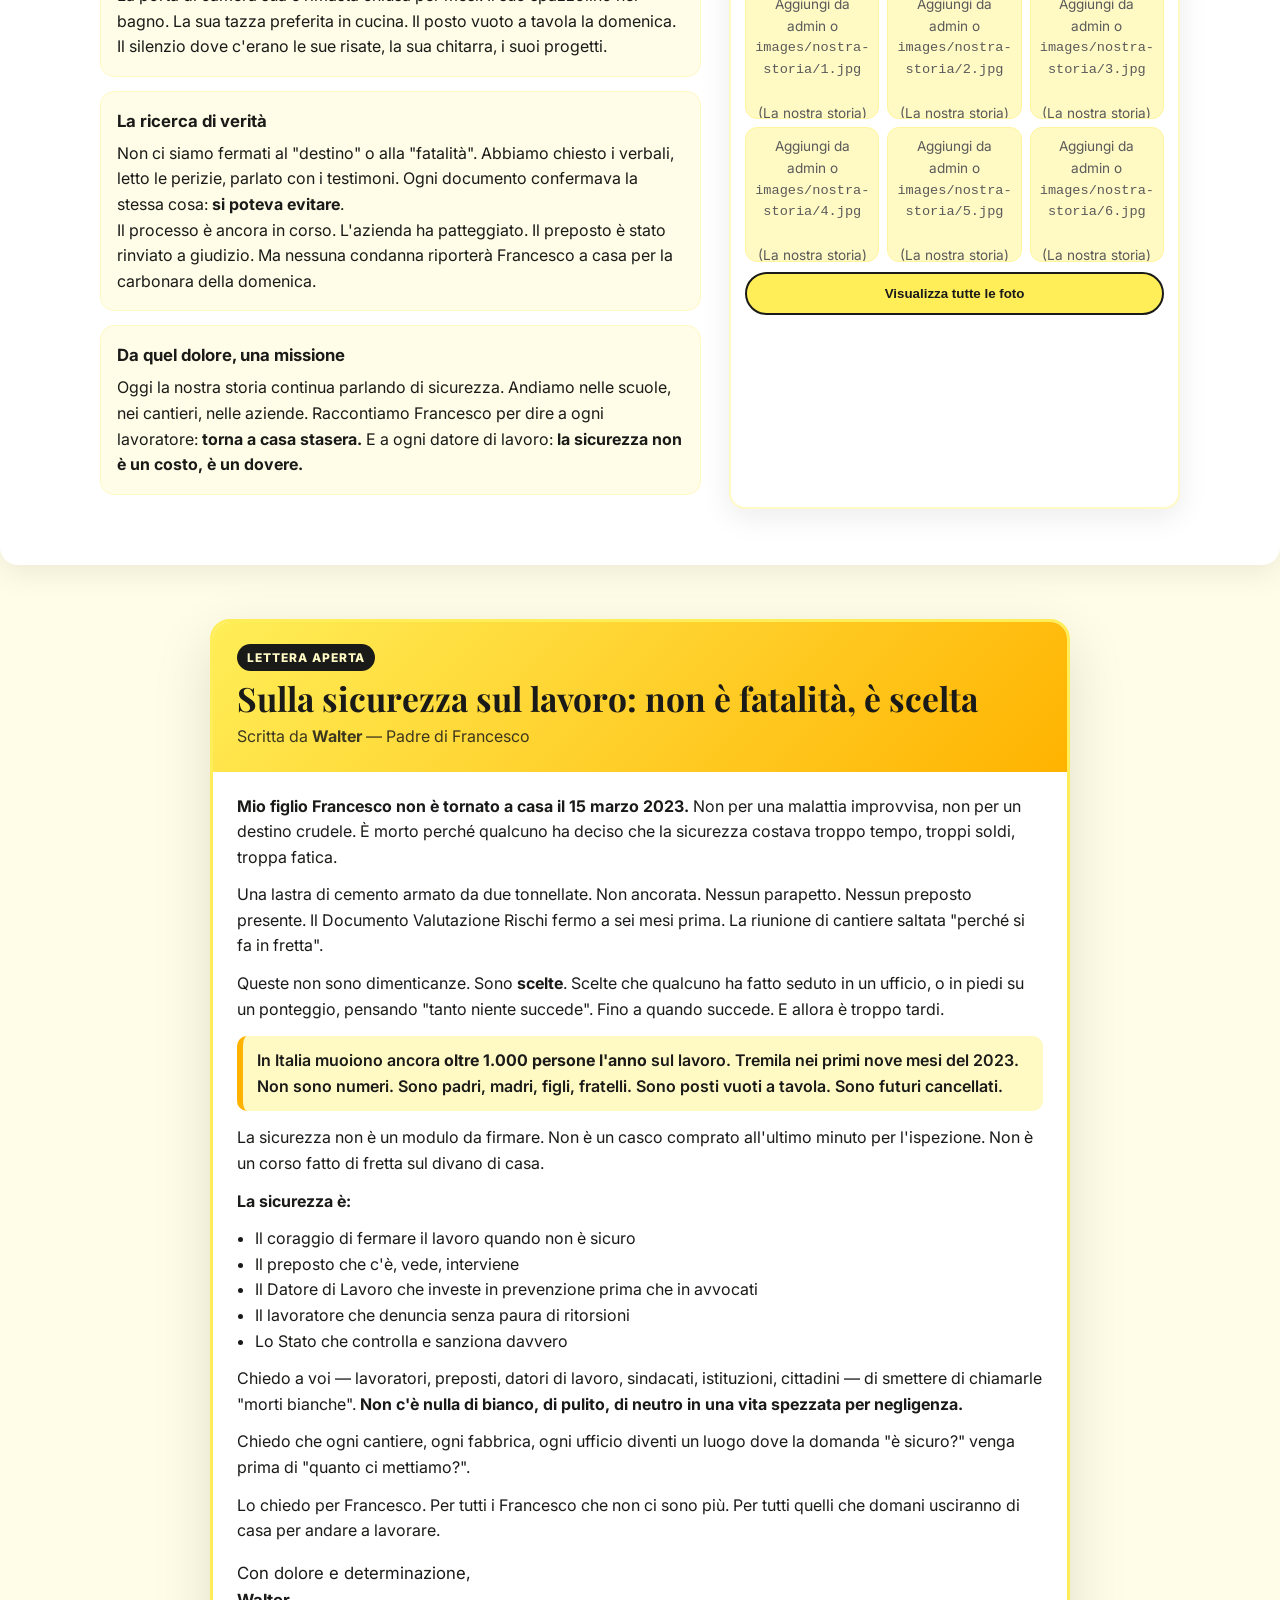
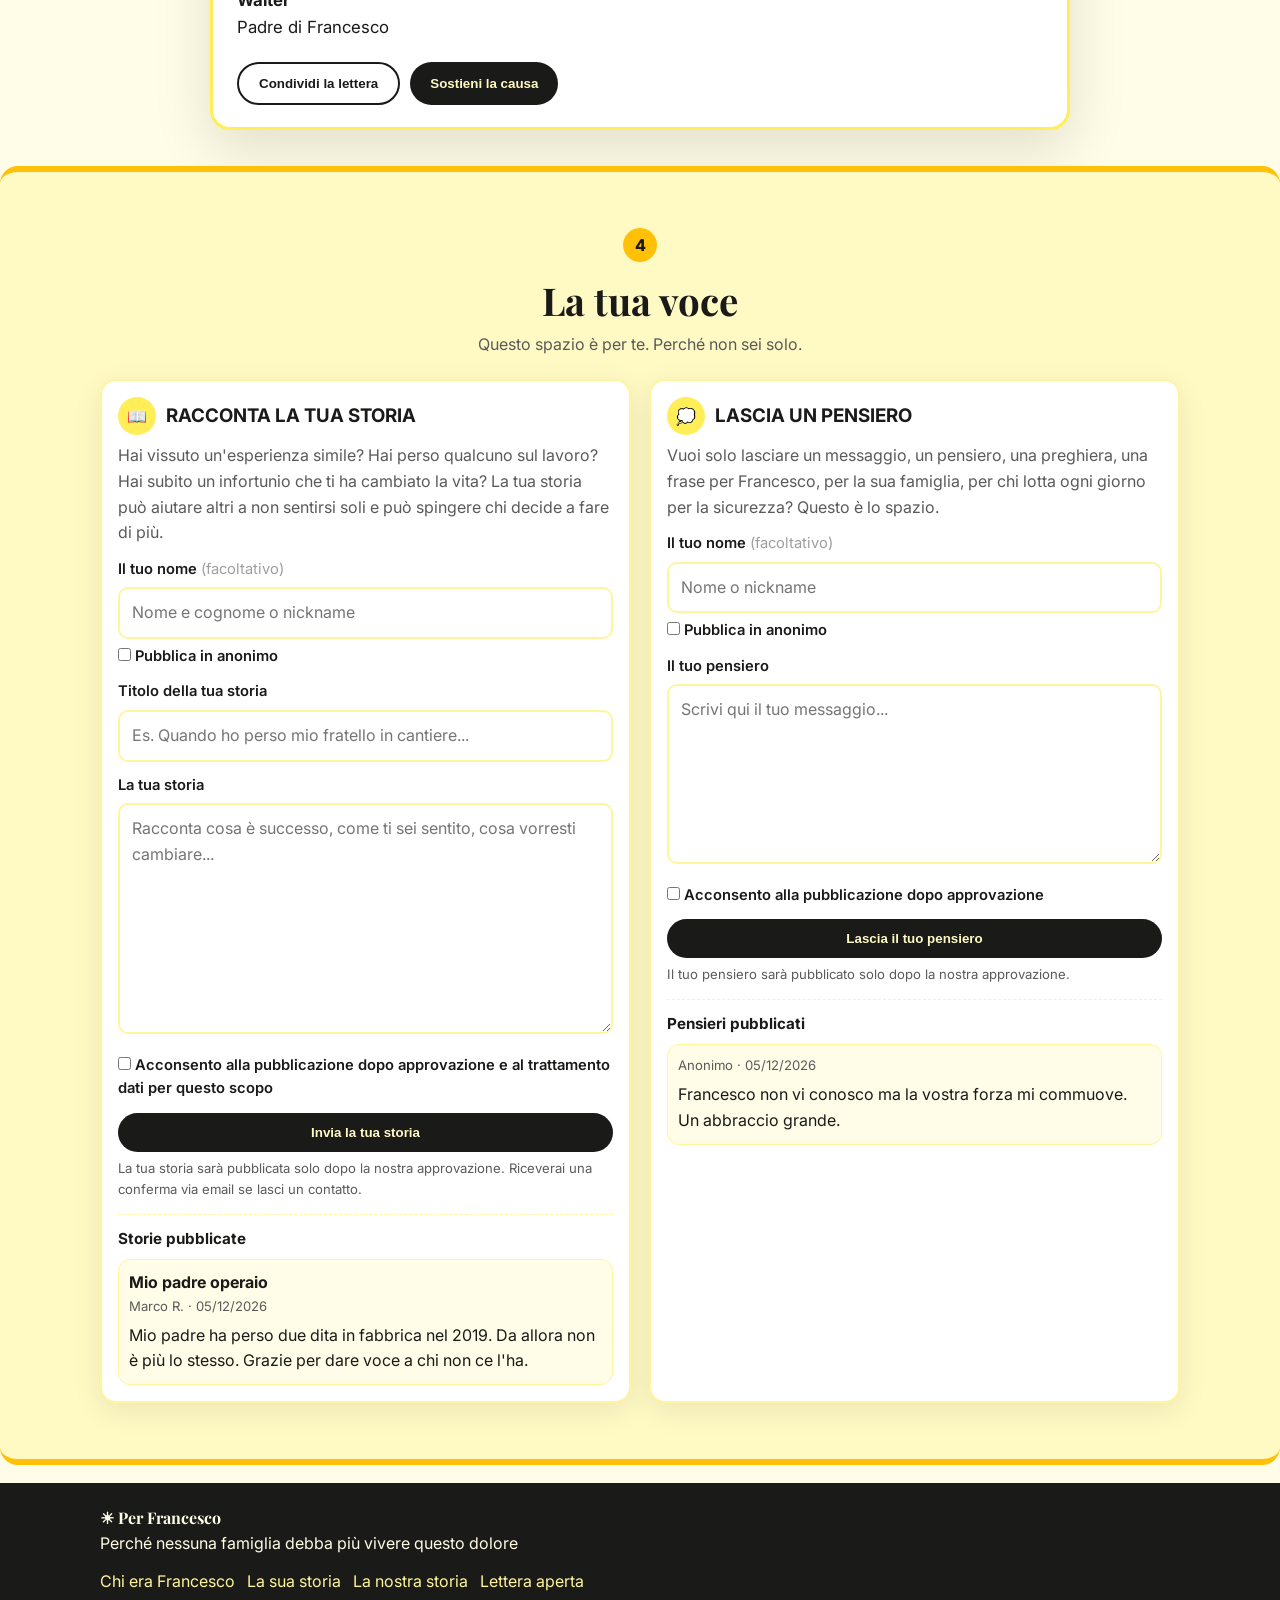
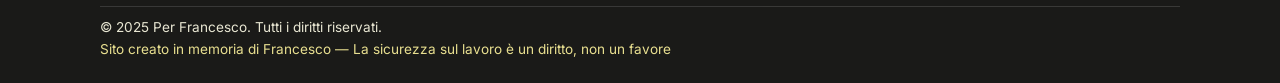
==== commit 687584a3: "content: sostituisce La sua storia con 5 giugno 2026" ====
--- a/index.html
+++ b/index.html
@@ -127,50 +127,9 @@
                 
                 <div class="content-grid reverse">
                     <div class="content-text">
-                        <div class="timeline">
-                            <div class="timeline-item">
-                                <div class="timeline-marker"></div>
-                                <div class="timeline-content">
-                                    <time class="timeline-date">15 Marzo 2023</time>
-                                    <h4>Una mattina come tante</h4>
-                                    <p>Francesco si alza presto, fa colazione con sua madre, scherza con suo fratello. "Torno per cena, faccio io la carbonara." Esce di casa alle 6:45, come ogni giorno.</p>
-                                </div>
-                            </div>
-                            <div class="timeline-item">
-                                <div class="timeline-marker"></div>
-                                <div class="timeline-content">
-                                    <time class="timeline-date">Ore 11:23</time>
-                                    <h4>L'incidente</h4>
-                                    <p>In cantiere, una lastra di cemento armato non adeguatamente ancorata cede. Francesco sta lavorando nella zona sottostante. Non c'è tempo per reagire. I dispositivi di protezione collettiva non erano stati installati.</p>
-                                </div>
-                            </div>
-                            <div class="timeline-item">
-                                <div class="timeline-marker"></div>
-                                <div class="timeline-content">
-                                    <time class="timeline-date">Ore 11:47</time>
-                                    <h4>L'arrivo dei soccorsi</h4>
-                                    <p>Chiamata al 118. I colleghi cercano di aiutarlo. L'elisoccorso atterra nel campo accanto al cantiere. Ma è troppo tardi.</p>
-                                </div>
-                            </div>
-                            <div class="timeline-item">
-                                <div class="timeline-marker"></div>
-                                <div class="timeline-content">
-                                    <time class="timeline-date">Ore 12:15</time>
-                                    <h4>Il referto</time>
-                                    <p>"Trauma cranico severo, schiacciamento toracico." Francesco non ce l'ha fatta. A 24 anni, per una lastra non ancorata. Per un ponteggio mancante. Per una procedura saltata.</p>
-                                </div>
-                            </div>
-                        </div>
-                        
-                        <div class="key-facts">
-                            <h4>I fatti accertati</h4>
-                            <ul>
-                                <li>Mancanza di parapetti e protezioni collettive</li>
-                                <li>Materiali non ancorati correttamente</li>
-                                <li>Assenza del preposto in cantiere al momento dell'incidente</li>
-                                <li>DVR (Documento Valutazione Rischi) non aggiornato per quella fase lavorativa</li>
-                                <li>Nessuna riunione di cantiere quella mattina</li>
-                            </ul>
+                        <div class="text-block">
+                            <p><strong>Francesco il 5 giugno 2026 si è recato a lavoro, come tutte le mattine.</strong></p>
+                            <p style="color:#6A6A6A"><em>Continua a scrivermi qui il resto della storia e lo aggiungo subito — per ora ho rimosso la cronologia precedente come richiesto.</em></p>
                         </div>
                     </div>
                     
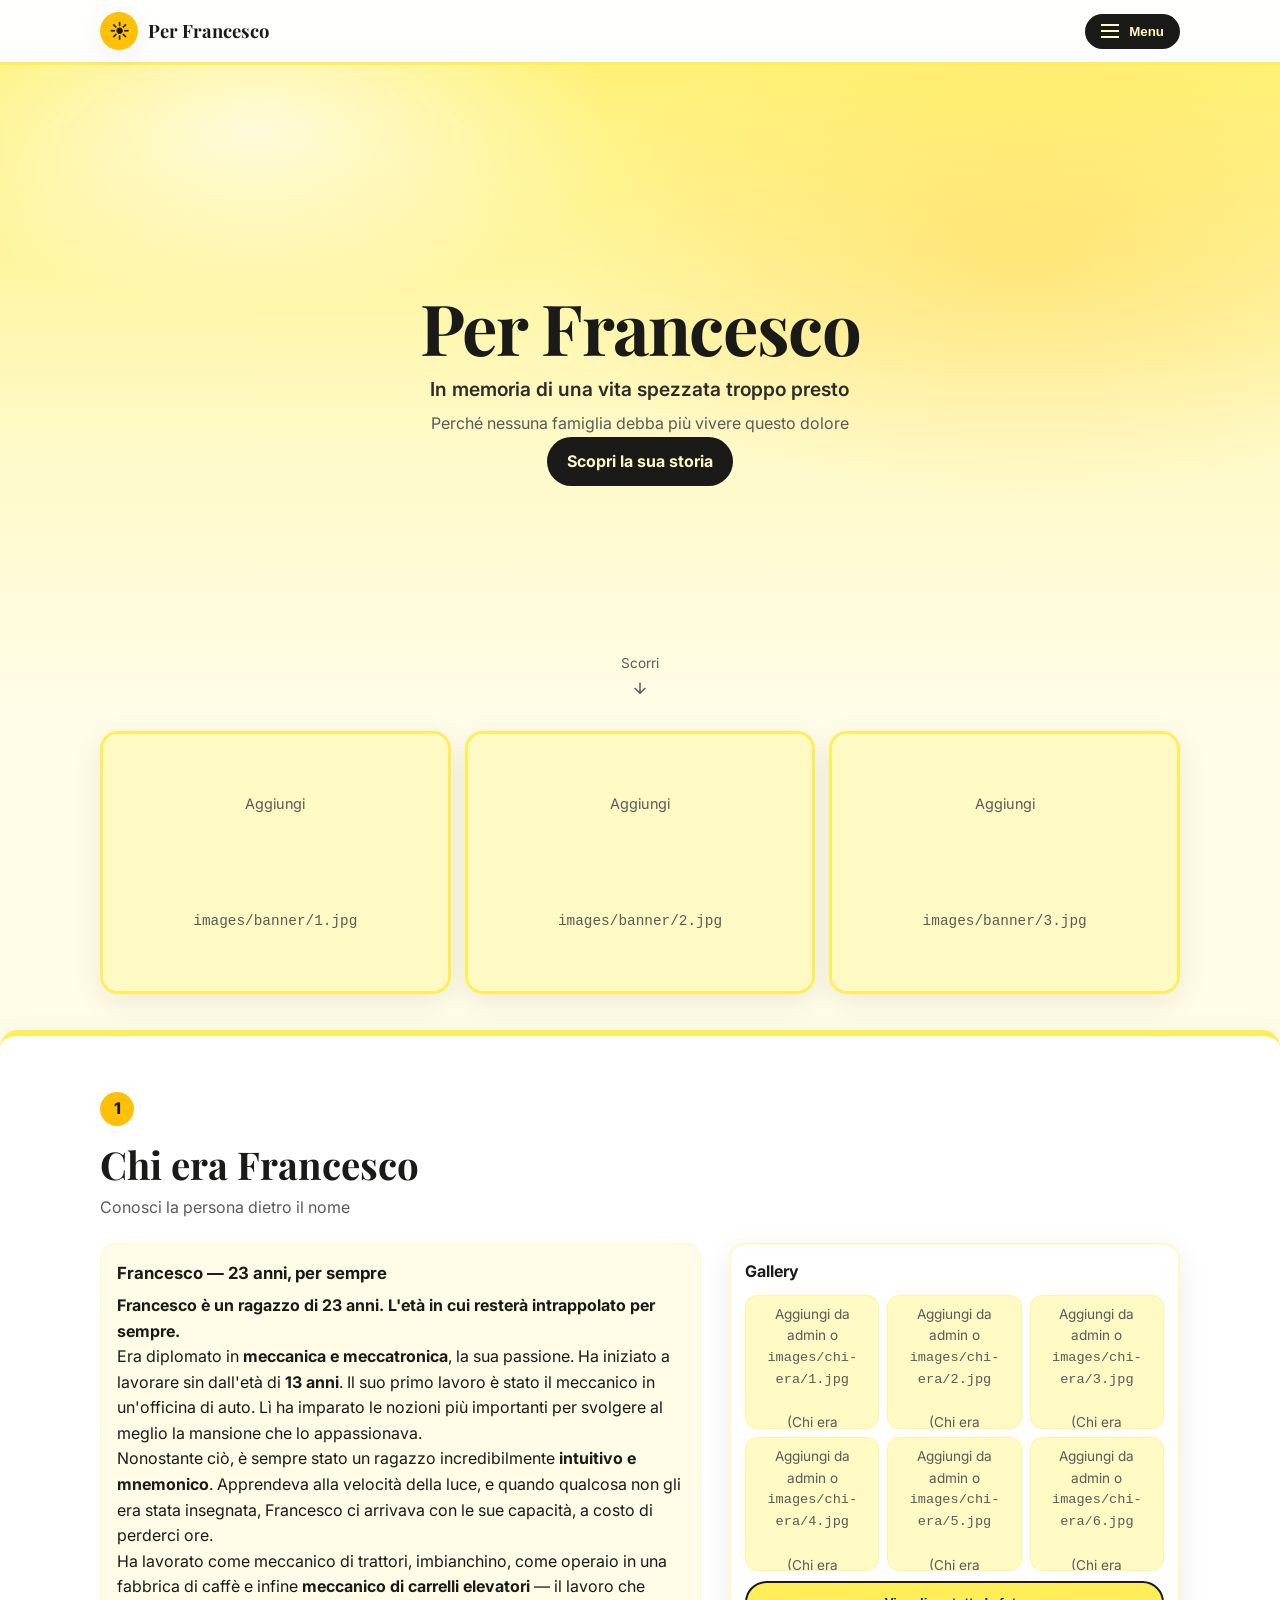
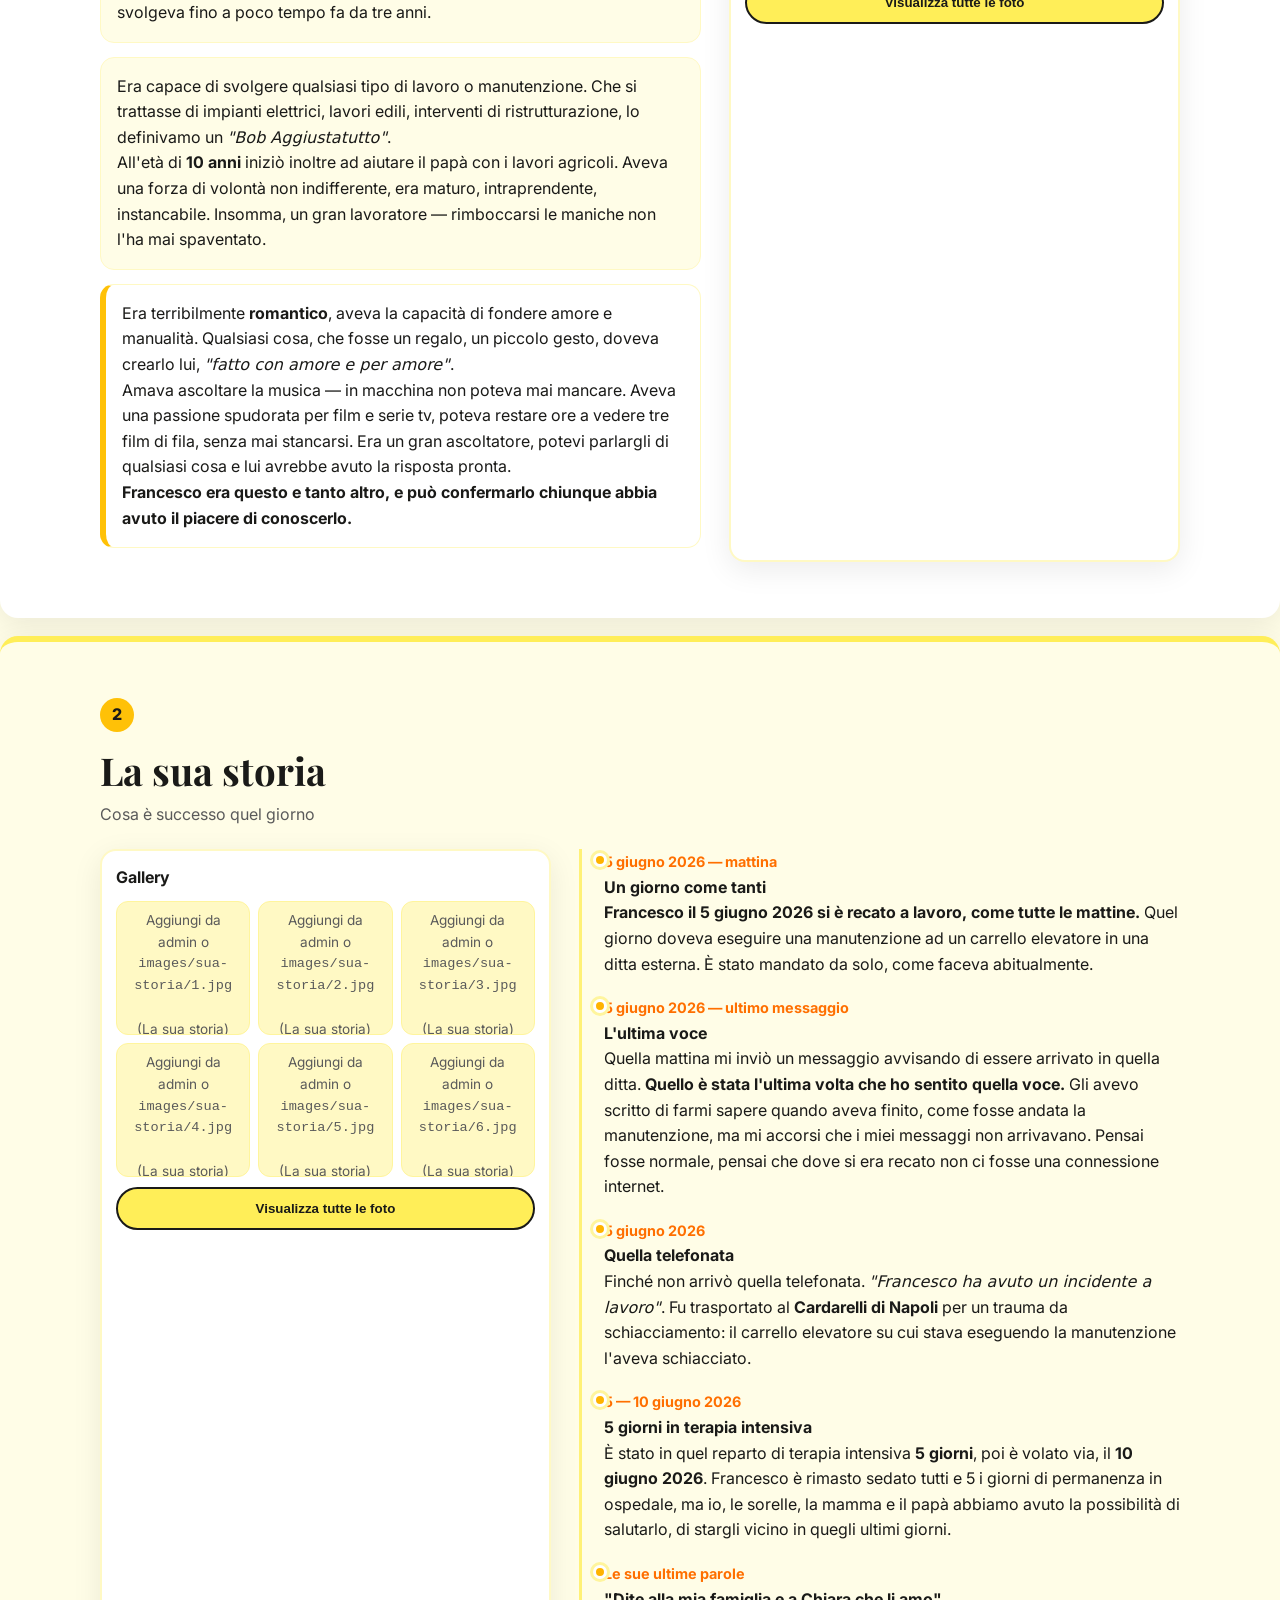
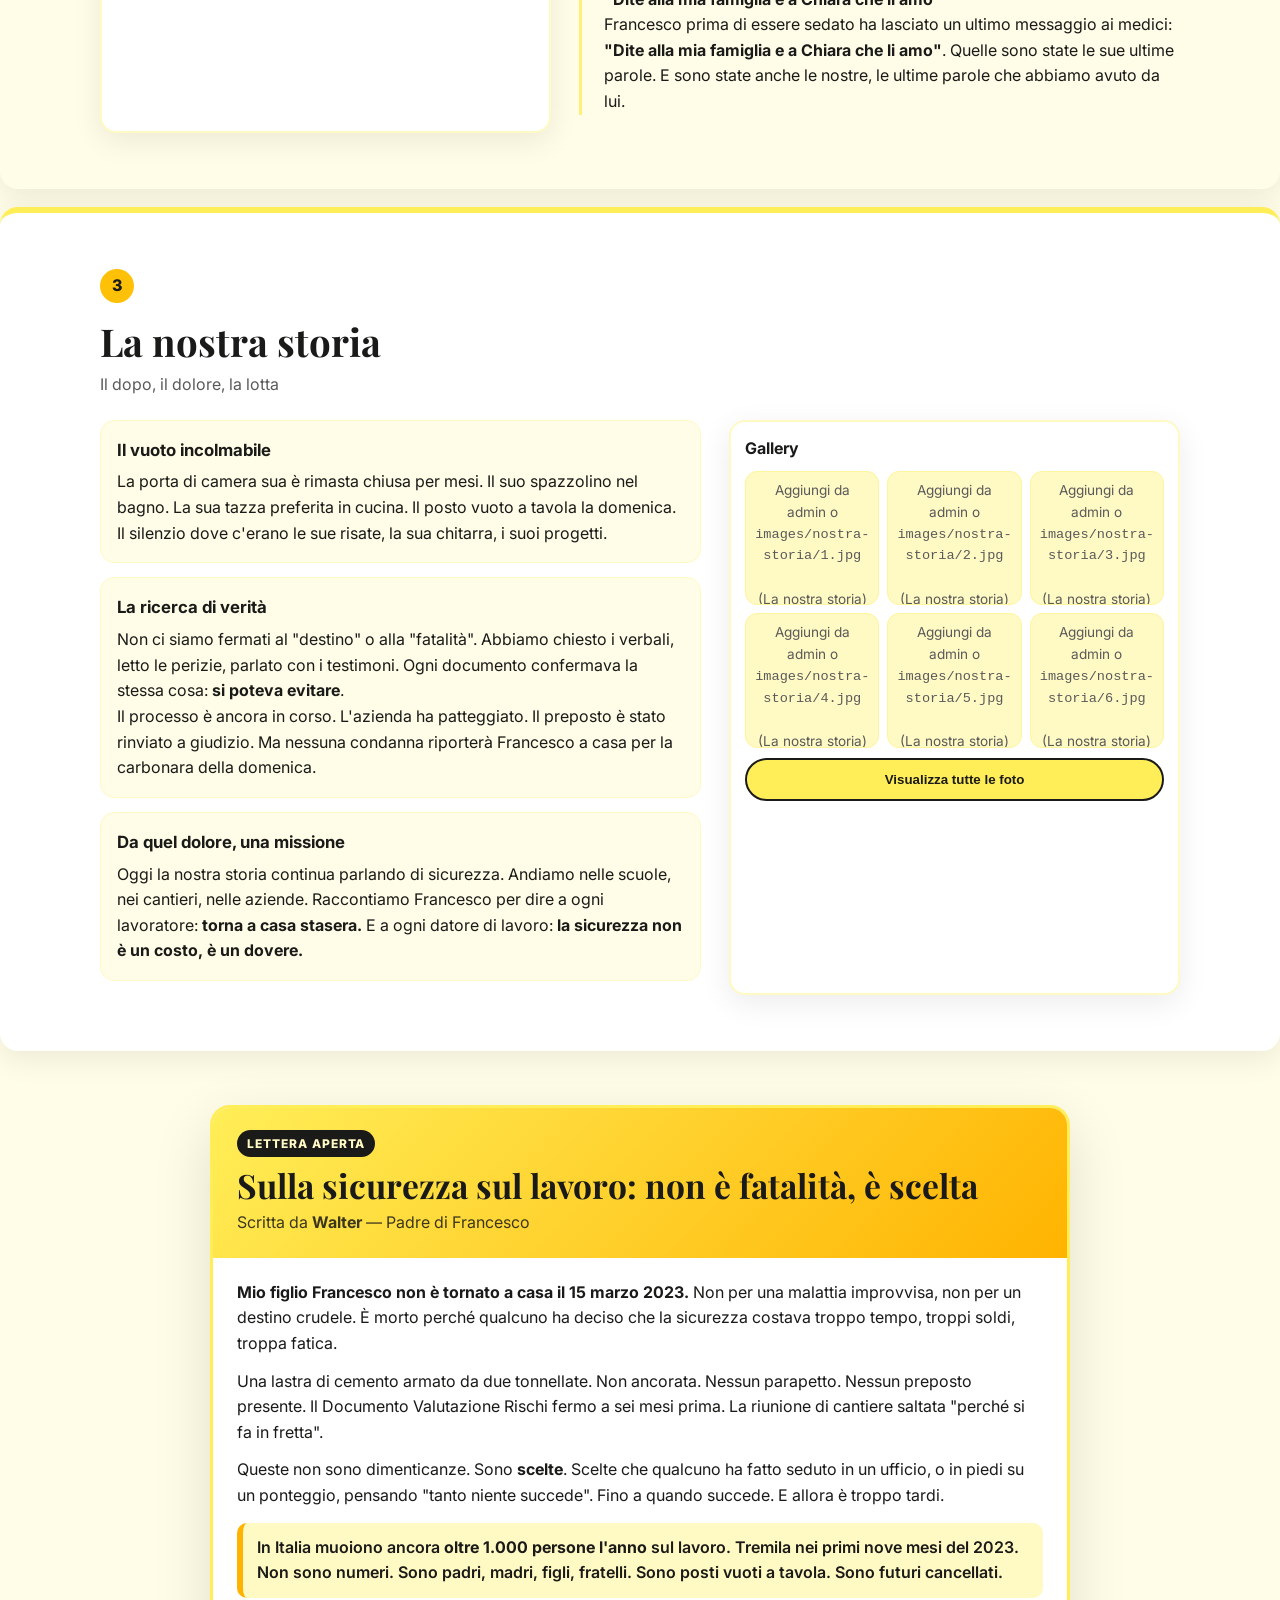
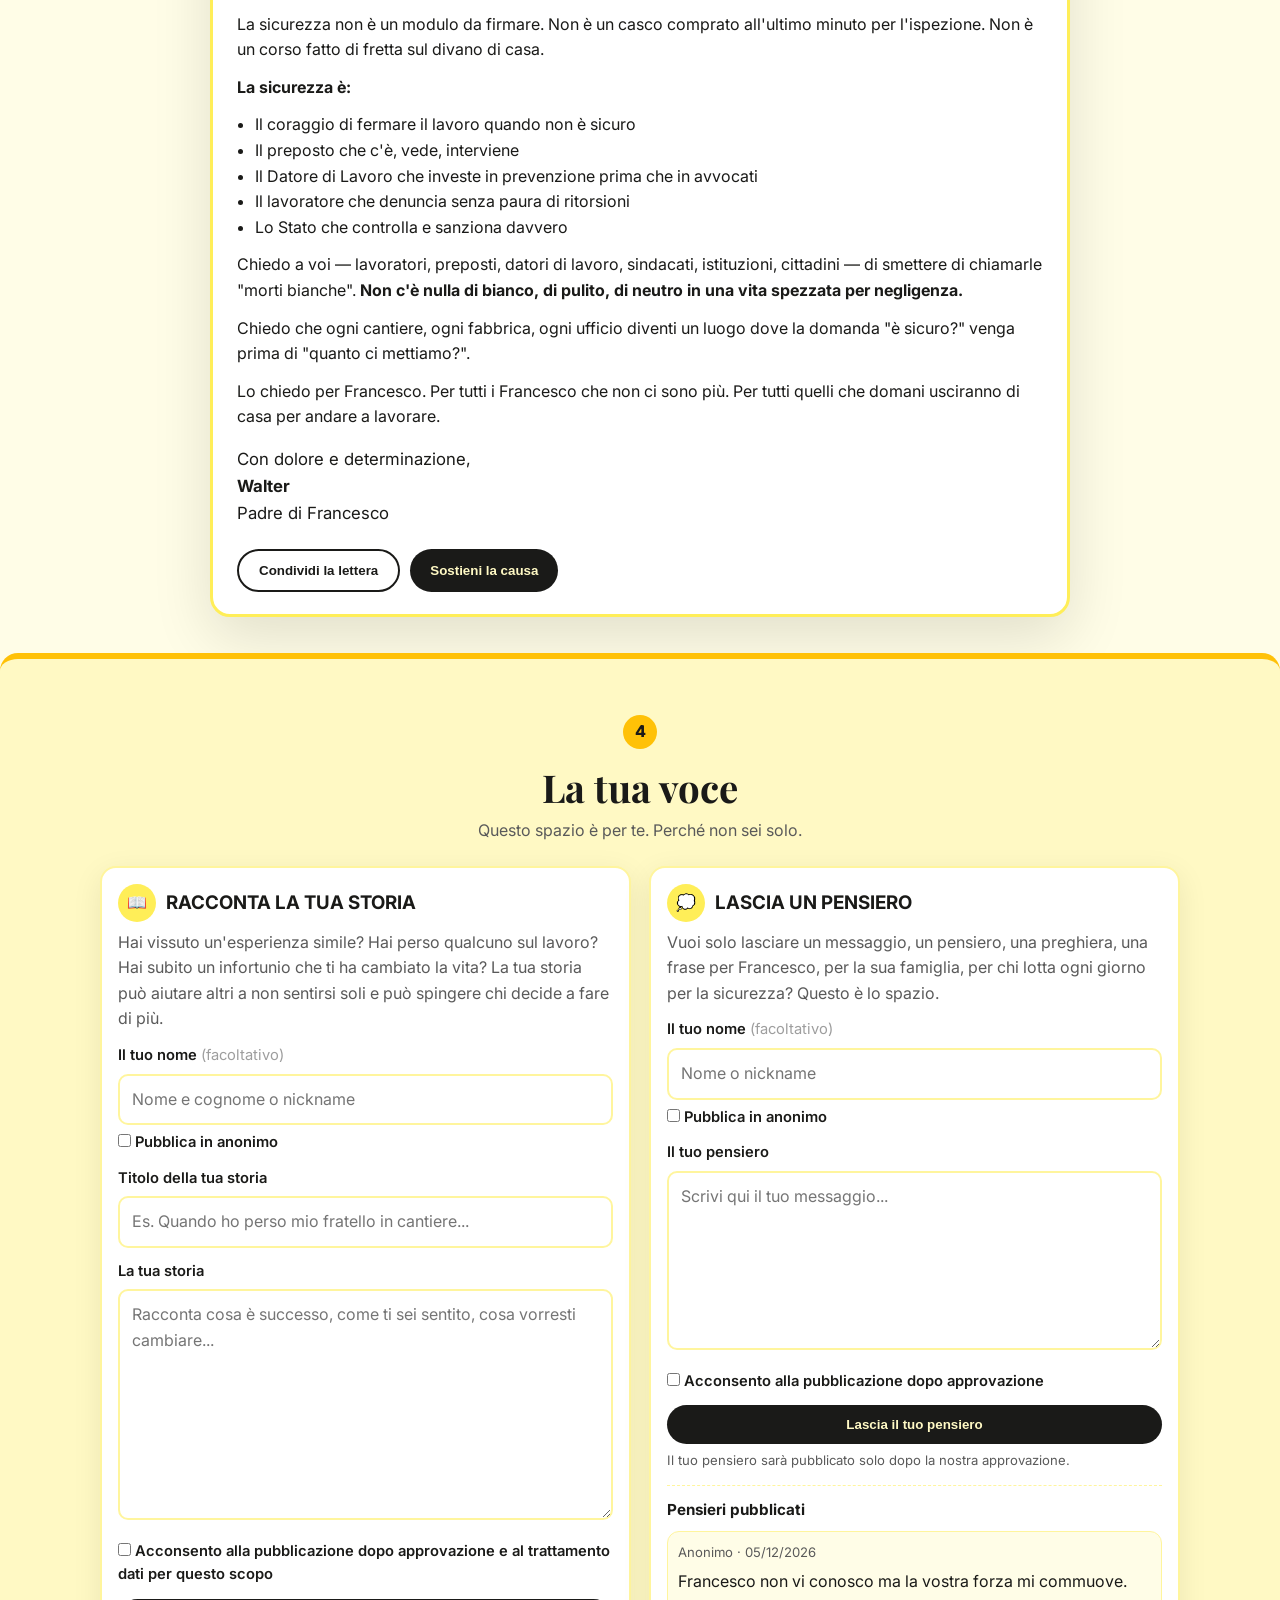
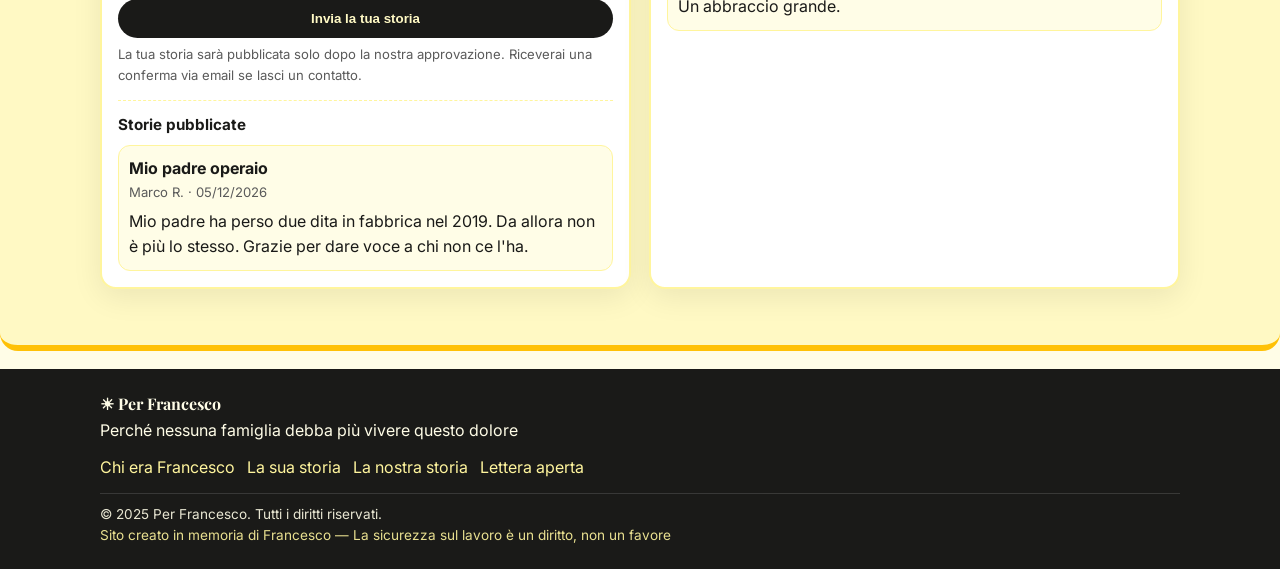
==== commit a638fb5b: "content: La sua storia completa 5-10 giugno 2026 Cardarelli + ultime parole" ====
--- a/index.html
+++ b/index.html
@@ -127,9 +127,47 @@
                 
                 <div class="content-grid reverse">
                     <div class="content-text">
-                        <div class="text-block">
-                            <p><strong>Francesco il 5 giugno 2026 si è recato a lavoro, come tutte le mattine.</strong></p>
-                            <p style="color:#6A6A6A"><em>Continua a scrivermi qui il resto della storia e lo aggiungo subito — per ora ho rimosso la cronologia precedente come richiesto.</em></p>
+                        <div class="timeline">
+                            <div class="timeline-item">
+                                <div class="timeline-marker"></div>
+                                <div class="timeline-content">
+                                    <time class="timeline-date">5 giugno 2026 — mattina</time>
+                                    <h4>Un giorno come tanti</h4>
+                                    <p><strong>Francesco il 5 giugno 2026 si è recato a lavoro, come tutte le mattine.</strong> Quel giorno doveva eseguire una manutenzione ad un carrello elevatore in una ditta esterna. È stato mandato da solo, come faceva abitualmente.</p>
+                                </div>
+                            </div>
+                            <div class="timeline-item">
+                                <div class="timeline-marker"></div>
+                                <div class="timeline-content">
+                                    <time class="timeline-date">5 giugno 2026 — ultimo messaggio</time>
+                                    <h4>L'ultima voce</h4>
+                                    <p>Quella mattina mi inviò un messaggio avvisando di essere arrivato in quella ditta. <strong>Quello è stata l'ultima volta che ho sentito quella voce.</strong> Gli avevo scritto di farmi sapere quando aveva finito, come fosse andata la manutenzione, ma mi accorsi che i miei messaggi non arrivavano. Pensai fosse normale, pensai che dove si era recato non ci fosse una connessione internet.</p>
+                                </div>
+                            </div>
+                            <div class="timeline-item">
+                                <div class="timeline-marker"></div>
+                                <div class="timeline-content">
+                                    <time class="timeline-date">5 giugno 2026</time>
+                                    <h4>Quella telefonata</h4>
+                                    <p>Finché non arrivò quella telefonata. <em>"Francesco ha avuto un incidente a lavoro"</em>. Fu trasportato al <strong>Cardarelli di Napoli</strong> per un trauma da schiacciamento: il carrello elevatore su cui stava eseguendo la manutenzione l'aveva schiacciato.</p>
+                                </div>
+                            </div>
+                            <div class="timeline-item">
+                                <div class="timeline-marker"></div>
+                                <div class="timeline-content">
+                                    <time class="timeline-date">5 — 10 giugno 2026</time>
+                                    <h4>5 giorni in terapia intensiva</h4>
+                                    <p>È stato in quel reparto di terapia intensiva <strong>5 giorni</strong>, poi è volato via, il <strong>10 giugno 2026</strong>. Francesco è rimasto sedato tutti e 5 i giorni di permanenza in ospedale, ma io, le sorelle, la mamma e il papà abbiamo avuto la possibilità di salutarlo, di stargli vicino in quegli ultimi giorni.</p>
+                                </div>
+                            </div>
+                            <div class="timeline-item">
+                                <div class="timeline-marker"></div>
+                                <div class="timeline-content">
+                                    <time class="timeline-date">Le sue ultime parole</time>
+                                    <h4>"Dite alla mia famiglia e a Chiara che li amo"</h4>
+                                    <p>Francesco prima di essere sedato ha lasciato un ultimo messaggio ai medici: <strong>"Dite alla mia famiglia e a Chiara che li amo"</strong>. Quelle sono state le sue ultime parole. E sono state anche le nostre, le ultime parole che abbiamo avuto da lui.</p>
+                                </div>
+                            </div>
                         </div>
                     </div>
                     
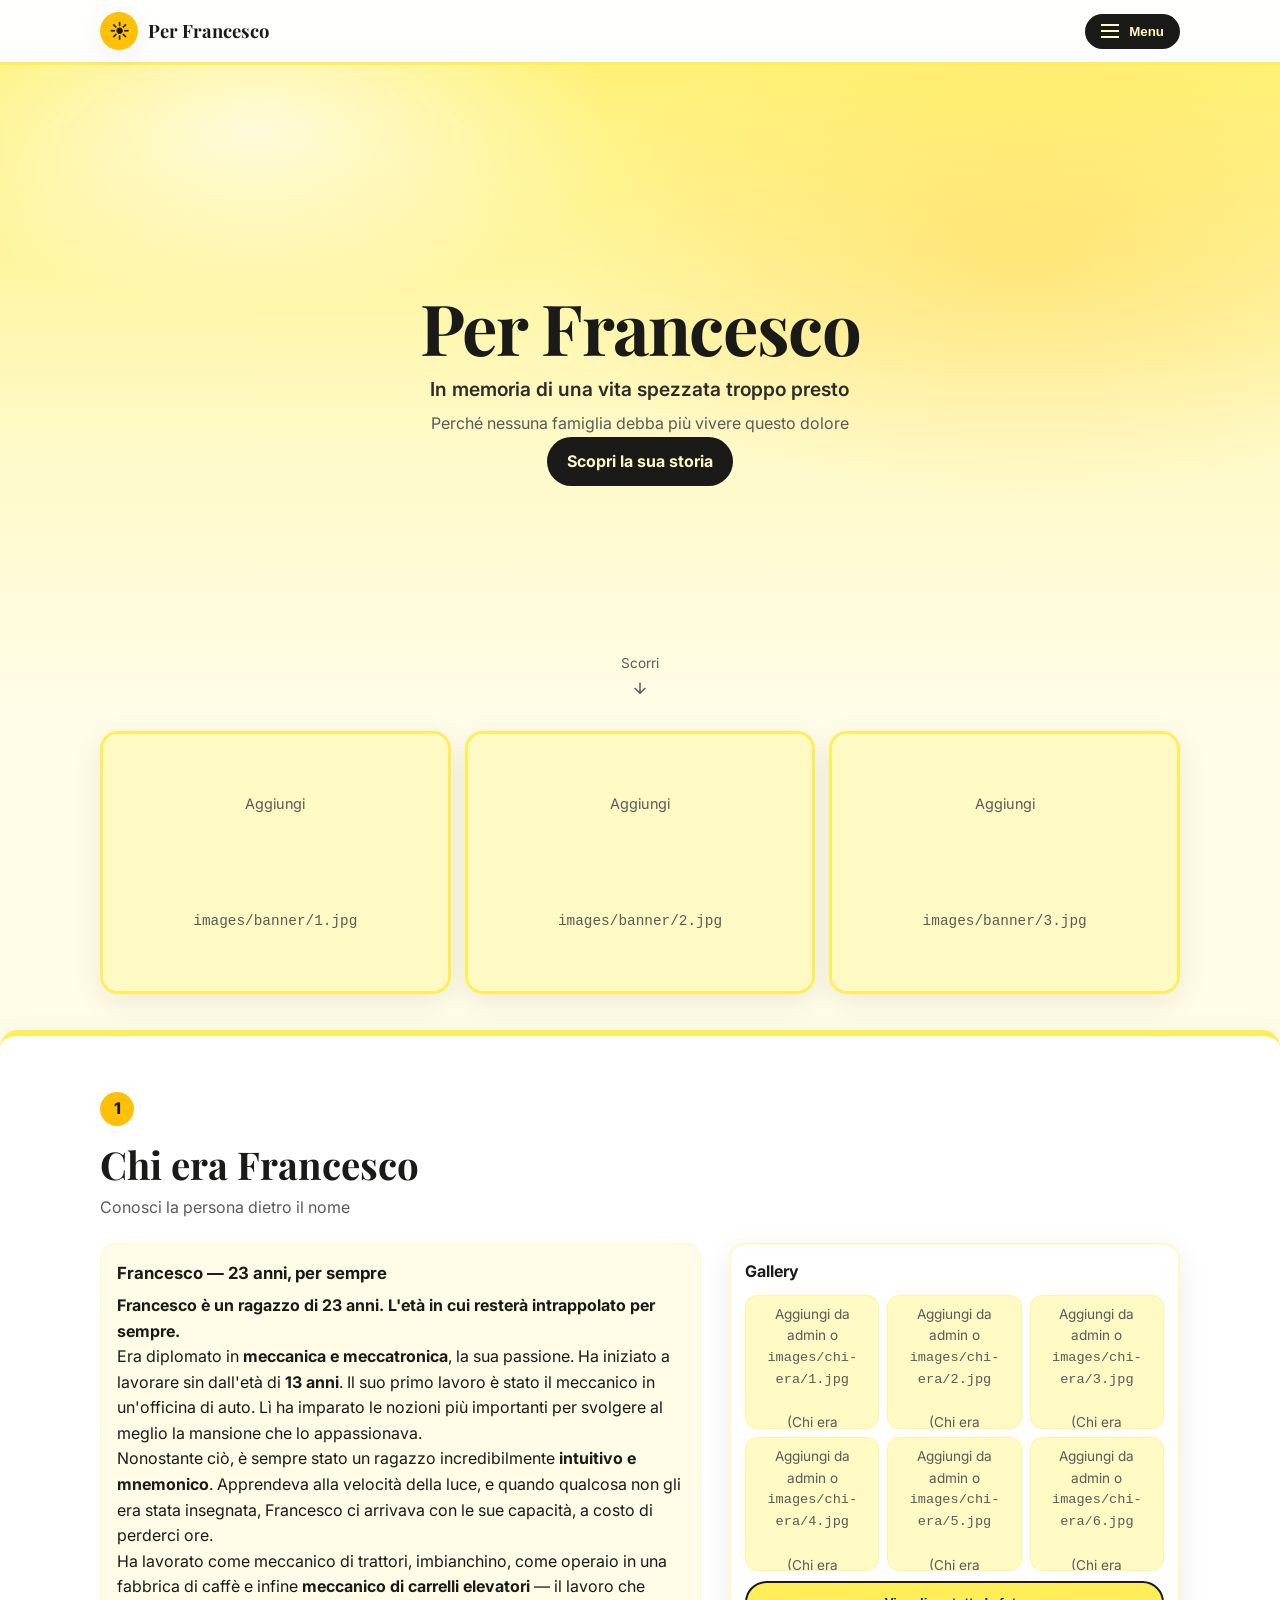
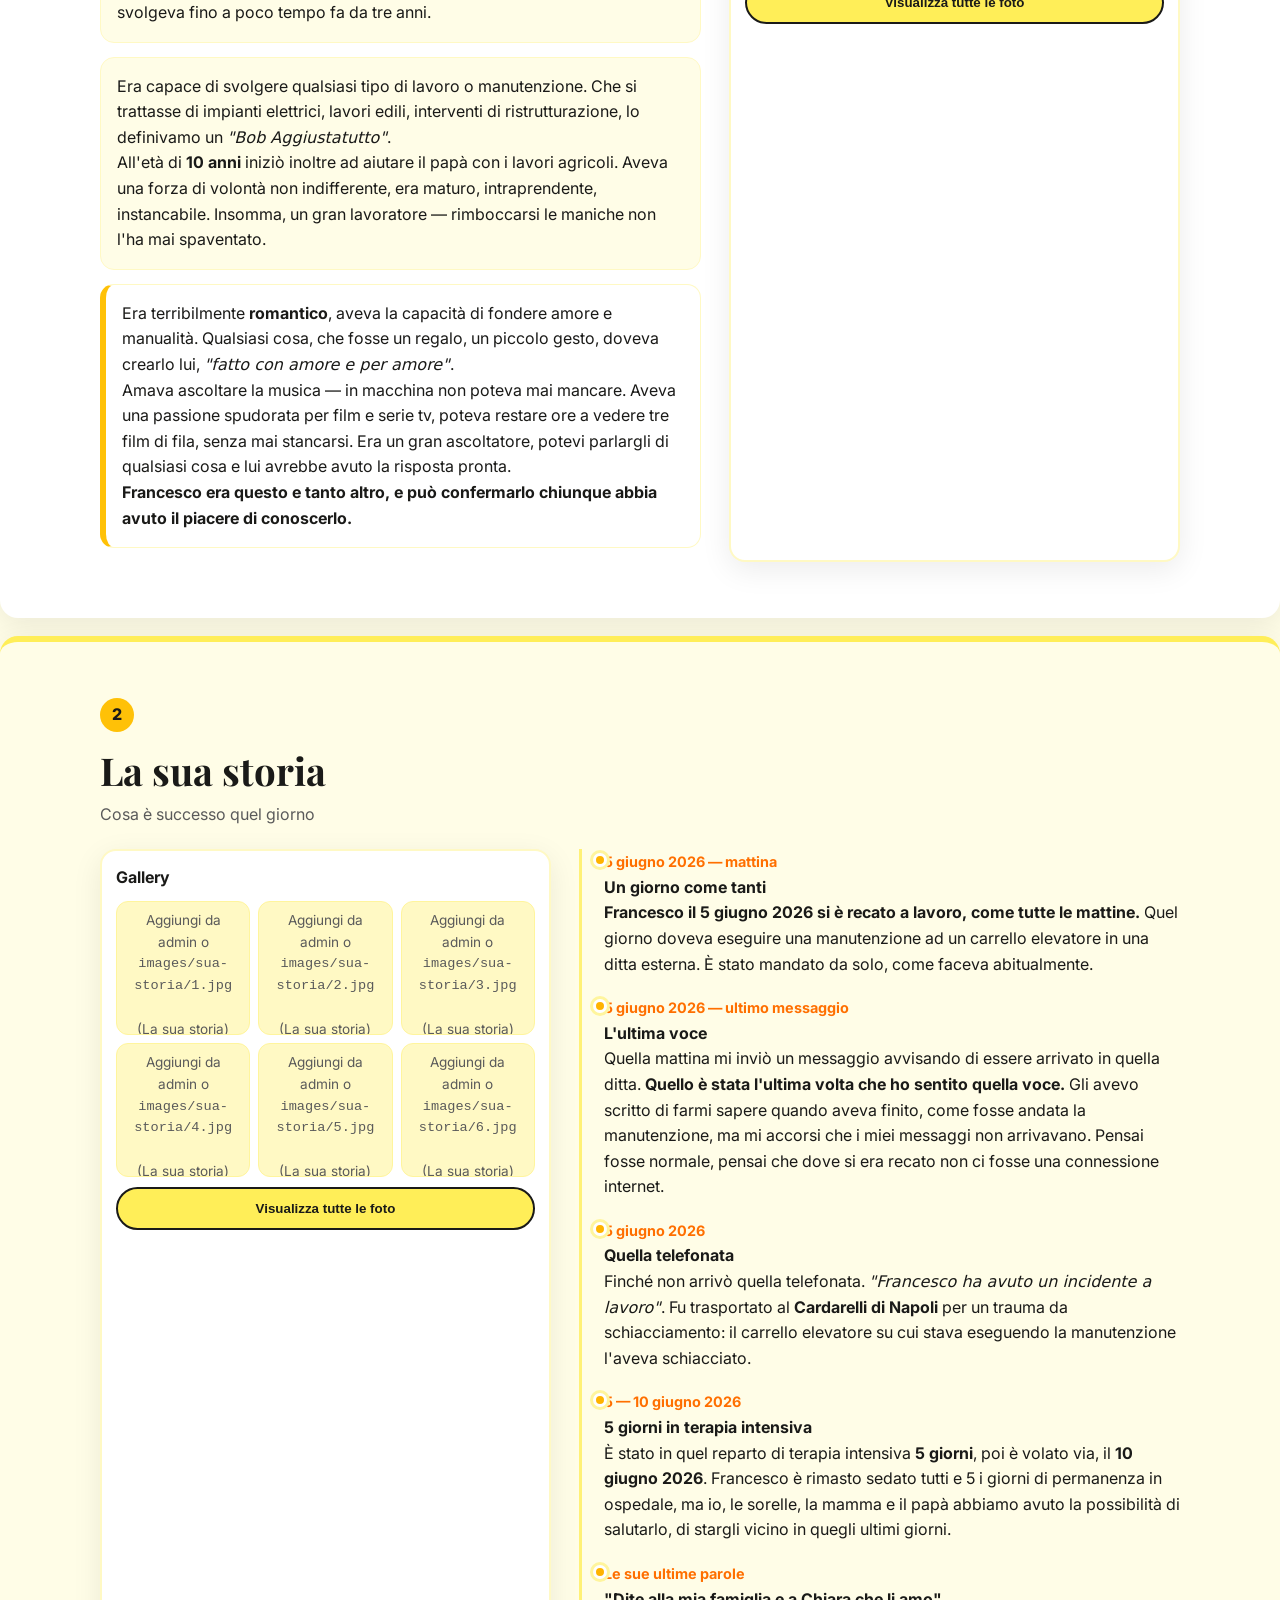
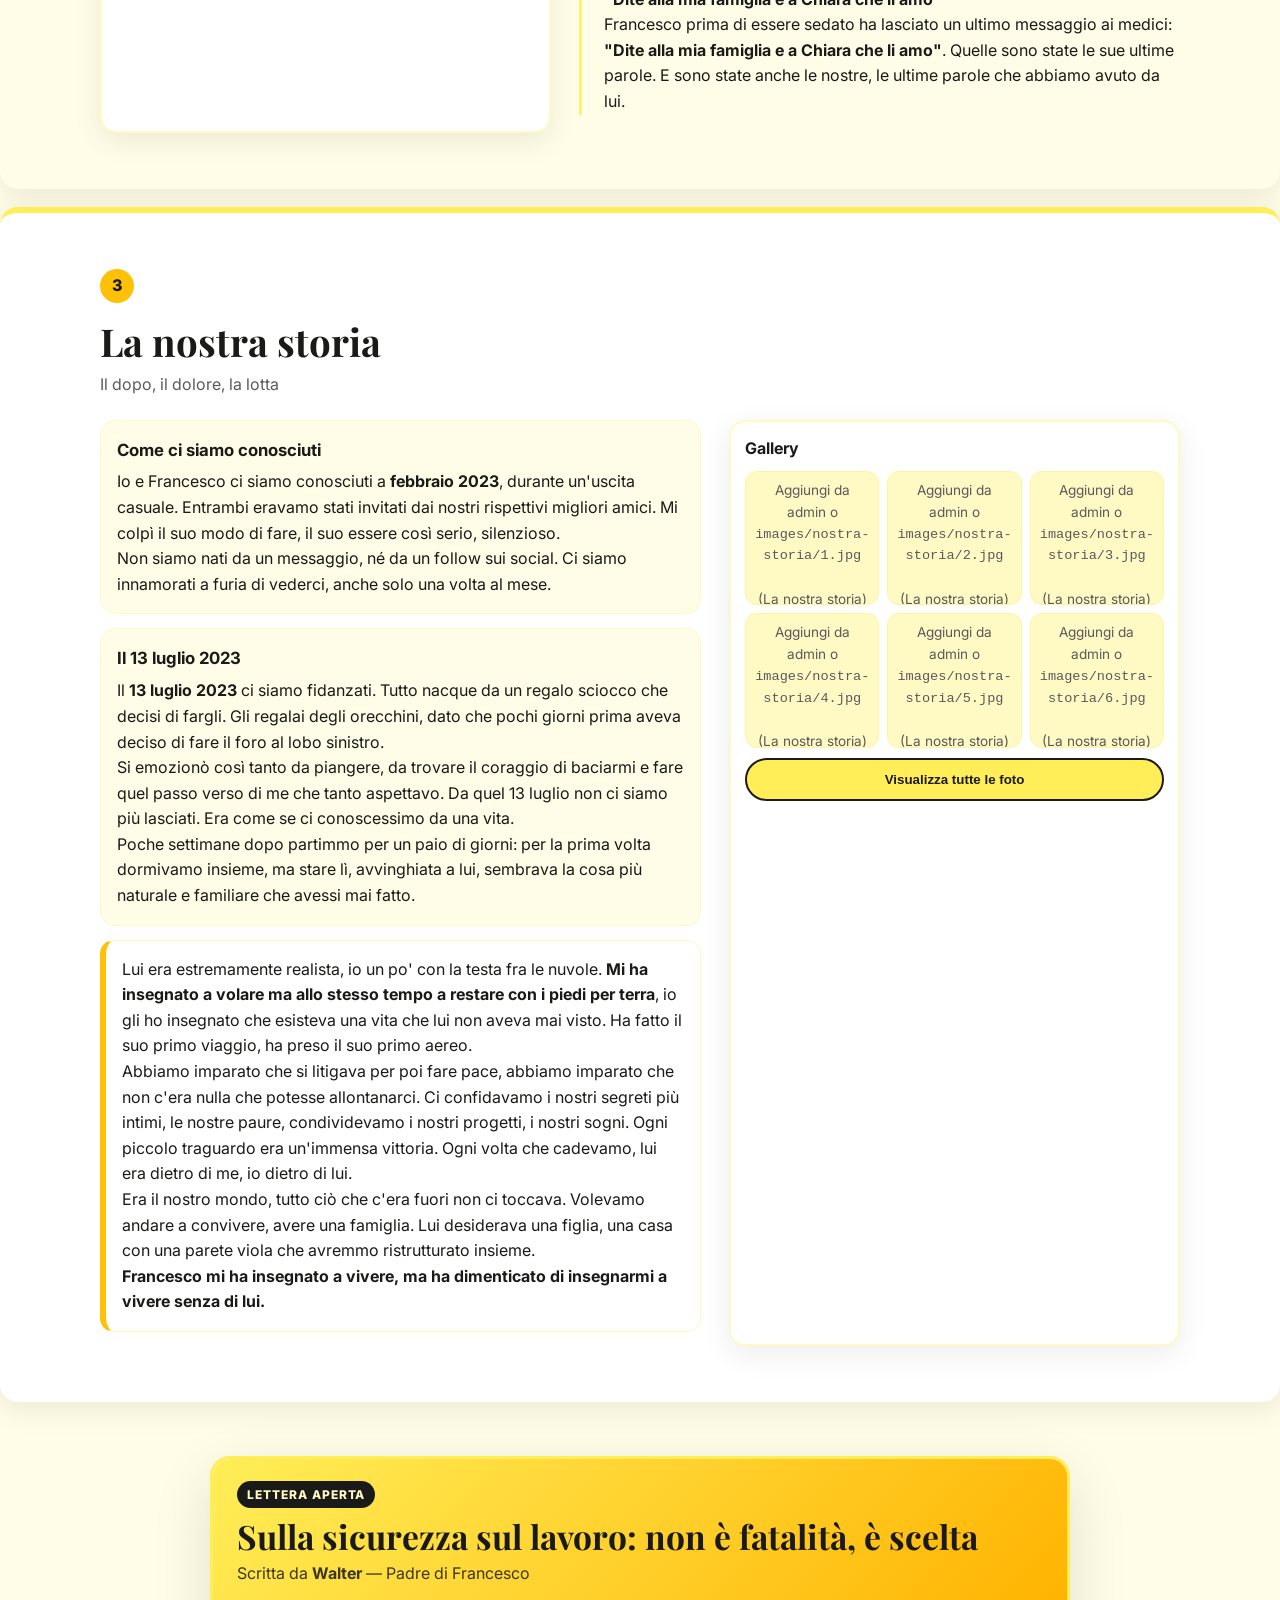
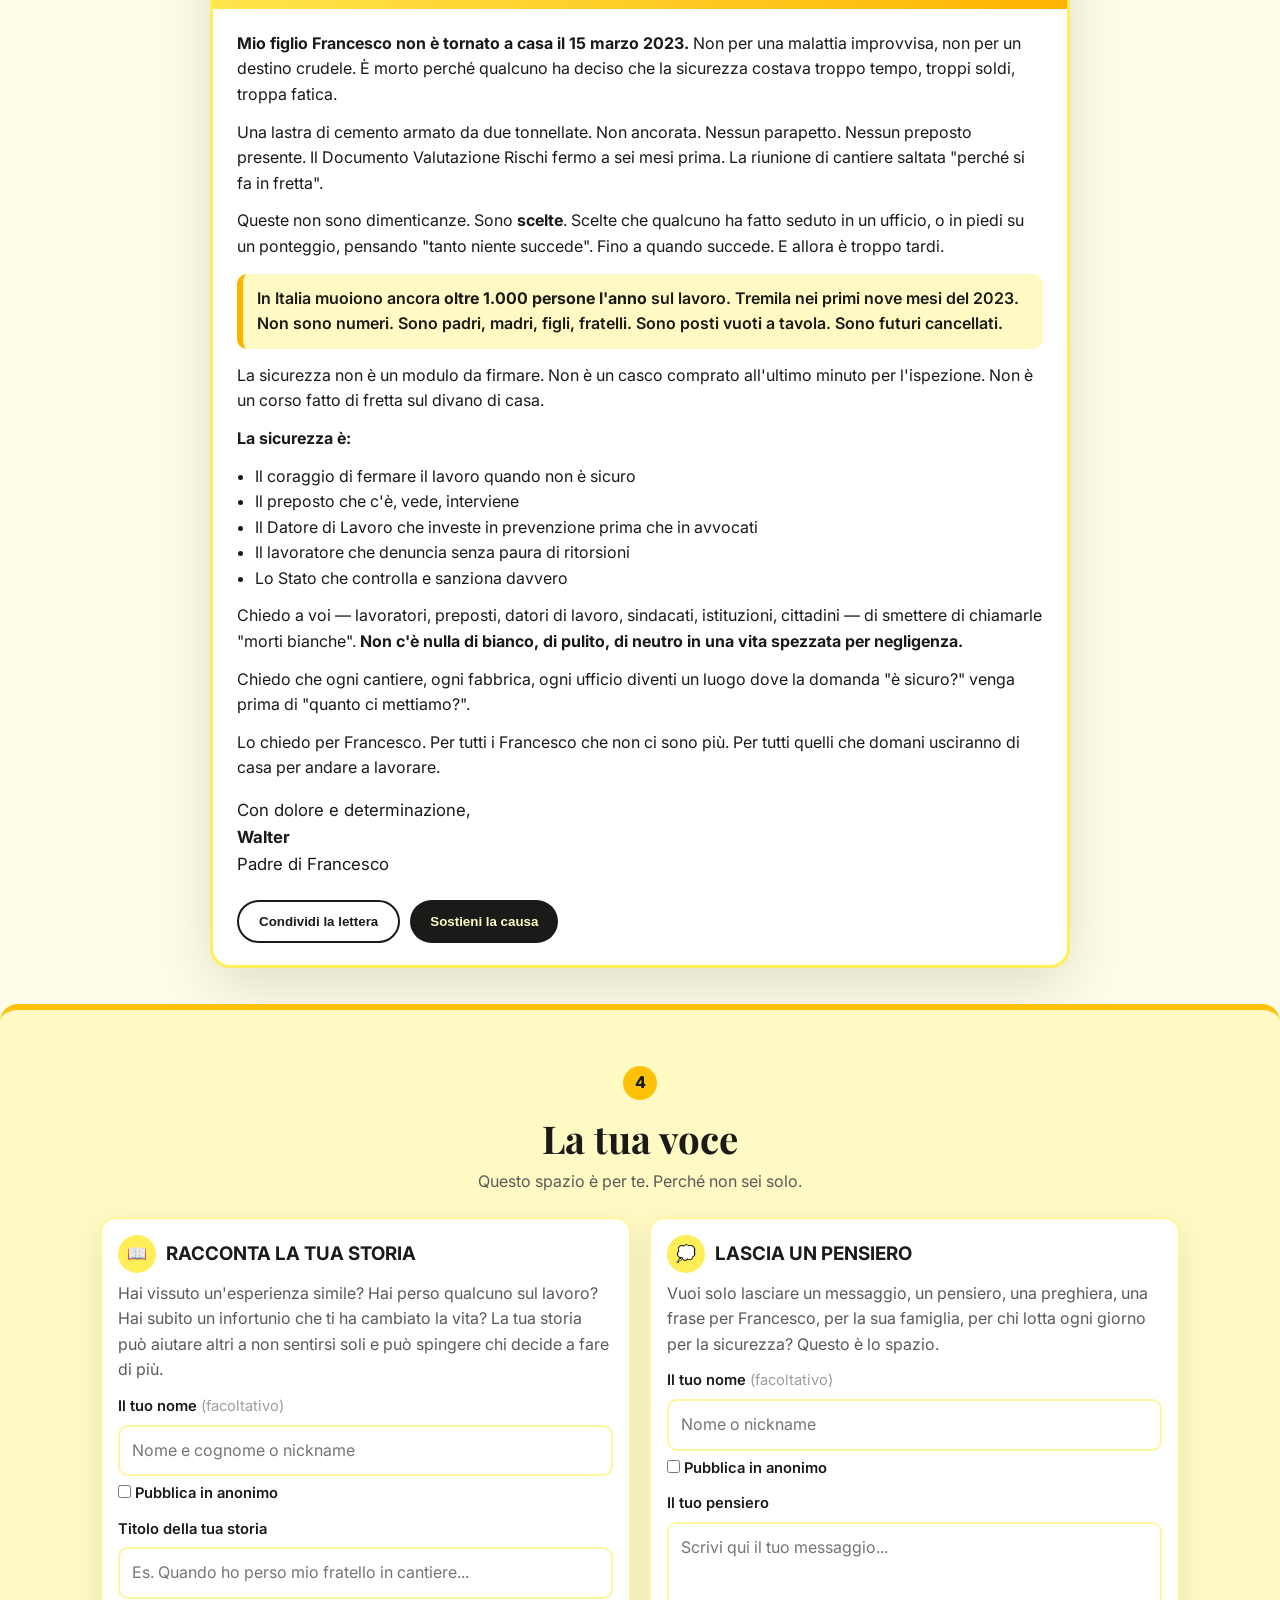
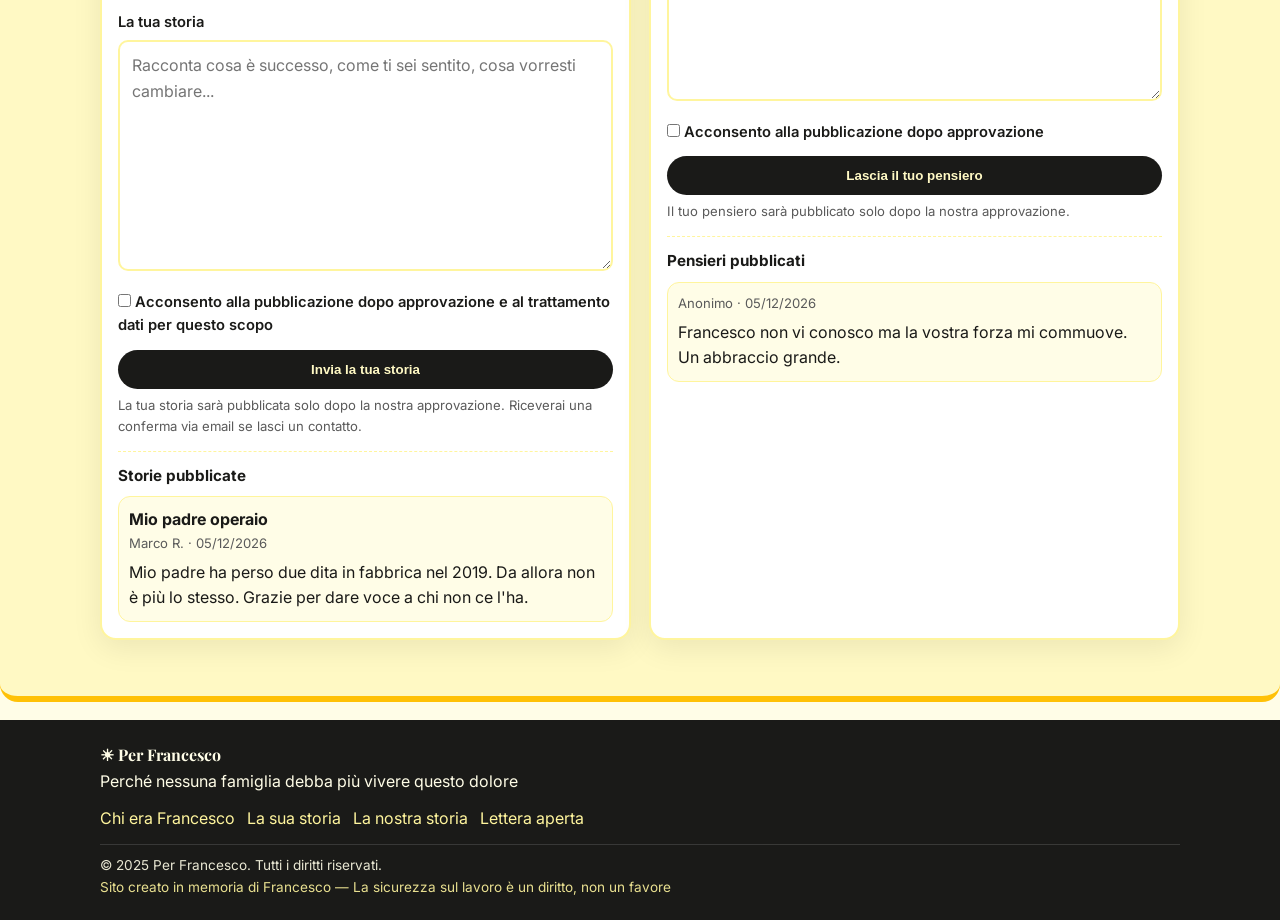
==== commit f3b4313c: "content: sostituisce La nostra storia con storia d'amore 13 luglio 2023 (corretta grammatica)" ====
--- a/index.html
+++ b/index.html
@@ -194,17 +194,21 @@
                 <div class="content-grid">
                     <div class="content-text">
                         <div class="text-block">
-                            <h3>Il vuoto incolmabile</h3>
-                            <p>La porta di camera sua è rimasta chiusa per mesi. Il suo spazzolino nel bagno. La sua tazza preferita in cucina. Il posto vuoto a tavola la domenica. Il silenzio dove c'erano le sue risate, la sua chitarra, i suoi progetti.</p>
+                            <h3>Come ci siamo conosciuti</h3>
+                            <p>Io e Francesco ci siamo conosciuti a <strong>febbraio 2023</strong>, durante un'uscita casuale. Entrambi eravamo stati invitati dai nostri rispettivi migliori amici. Mi colpì il suo modo di fare, il suo essere così serio, silenzioso.</p>
+                            <p>Non siamo nati da un messaggio, né da un follow sui social. Ci siamo innamorati a furia di vederci, anche solo una volta al mese.</p>
                         </div>
                         <div class="text-block">
-                            <h3>La ricerca di verità</h3>
-                            <p>Non ci siamo fermati al "destino" o alla "fatalità". Abbiamo chiesto i verbali, letto le perizie, parlato con i testimoni. Ogni documento confermava la stessa cosa: <strong>si poteva evitare</strong>.</p>
-                            <p>Il processo è ancora in corso. L'azienda ha patteggiato. Il preposto è stato rinviato a giudizio. Ma nessuna condanna riporterà Francesco a casa per la carbonara della domenica.</p>
-                        </div>
-                        <div class="text-block">
-                            <h3>Da quel dolore, una missione</h3>
-                            <p>Oggi la nostra storia continua parlando di sicurezza. Andiamo nelle scuole, nei cantieri, nelle aziende. Raccontiamo Francesco per dire a ogni lavoratore: <strong>torna a casa stasera.</strong> E a ogni datore di lavoro: <strong>la sicurezza non è un costo, è un dovere.</strong></p>
+                            <h3>Il 13 luglio 2023</h3>
+                            <p>Il <strong>13 luglio 2023</strong> ci siamo fidanzati. Tutto nacque da un regalo sciocco che decisi di fargli. Gli regalai degli orecchini, dato che pochi giorni prima aveva deciso di fare il foro al lobo sinistro.</p>
+                            <p>Si emozionò così tanto da piangere, da trovare il coraggio di baciarmi e fare quel passo verso di me che tanto aspettavo. Da quel 13 luglio non ci siamo più lasciati. Era come se ci conoscessimo da una vita.</p>
+                            <p>Poche settimane dopo partimmo per un paio di giorni: per la prima volta dormivamo insieme, ma stare lì, avvinghiata a lui, sembrava la cosa più naturale e familiare che avessi mai fatto.</p>
+                        </div>
+                        <div class="text-block highlight-box">
+                            <p>Lui era estremamente realista, io un po' con la testa fra le nuvole. <strong>Mi ha insegnato a volare ma allo stesso tempo a restare con i piedi per terra</strong>, io gli ho insegnato che esisteva una vita che lui non aveva mai visto. Ha fatto il suo primo viaggio, ha preso il suo primo aereo.</p>
+                            <p>Abbiamo imparato che si litigava per poi fare pace, abbiamo imparato che non c'era nulla che potesse allontanarci. Ci confidavamo i nostri segreti più intimi, le nostre paure, condividevamo i nostri progetti, i nostri sogni. Ogni piccolo traguardo era un'immensa vittoria. Ogni volta che cadevamo, lui era dietro di me, io dietro di lui.</p>
+                            <p>Era il nostro mondo, tutto ciò che c'era fuori non ci toccava. Volevamo andare a convivere, avere una famiglia. Lui desiderava una figlia, una casa con una parete viola che avremmo ristrutturato insieme.</p>
+                            <p><strong>Francesco mi ha insegnato a vivere, ma ha dimenticato di insegnarmi a vivere senza di lui.</strong></p>
                         </div>
                     </div>
                     
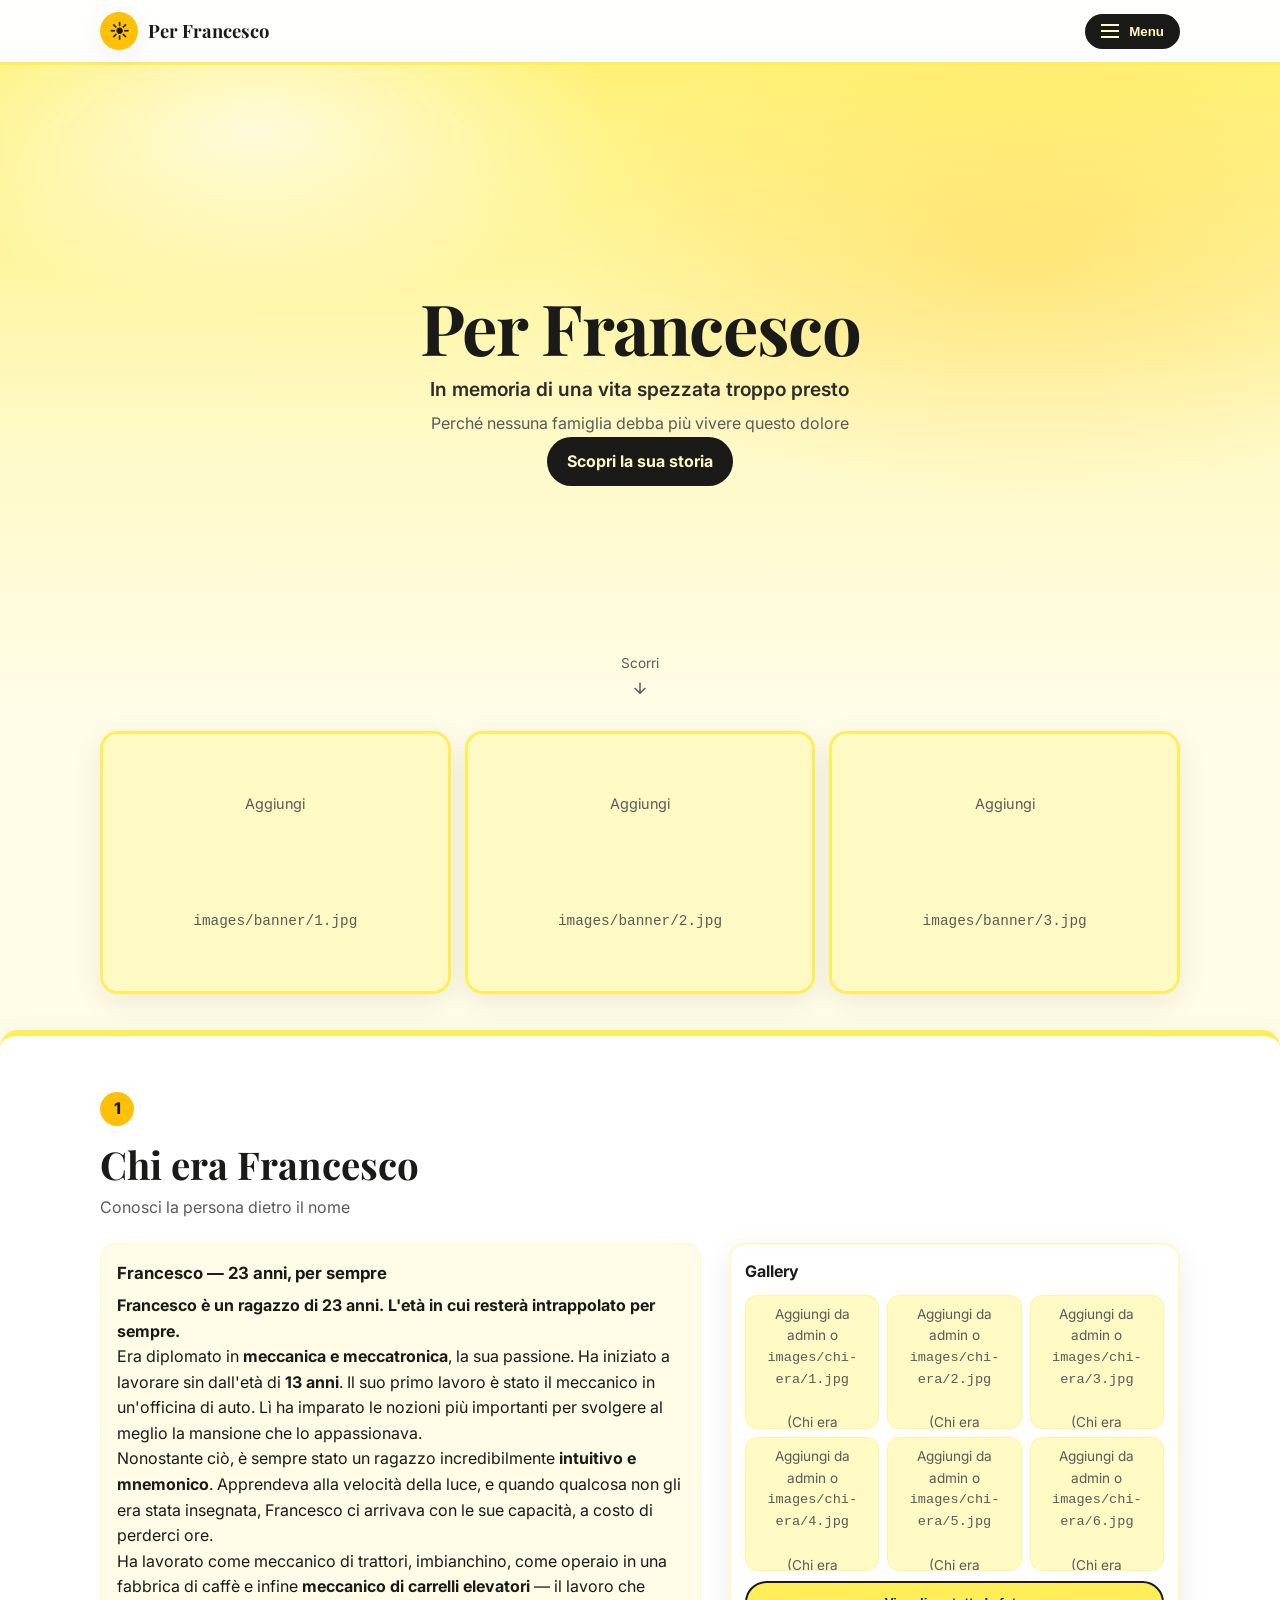
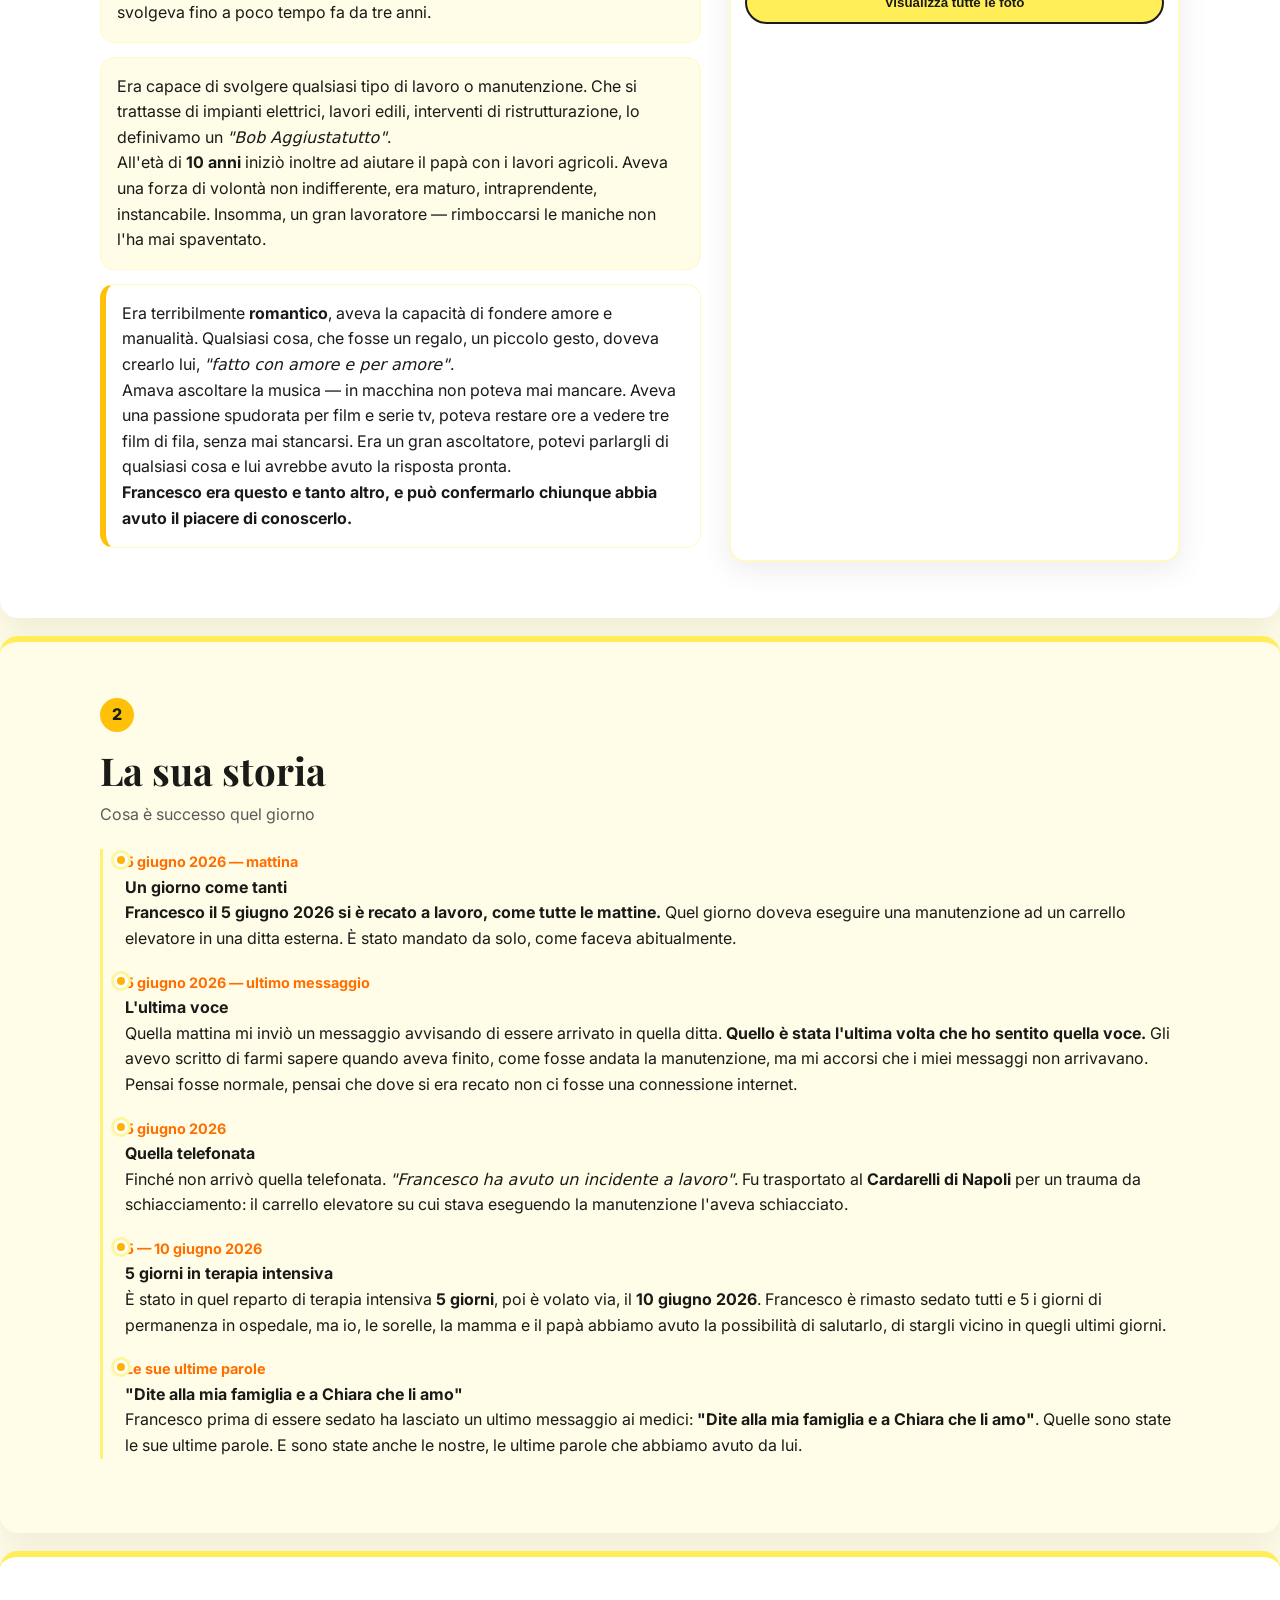
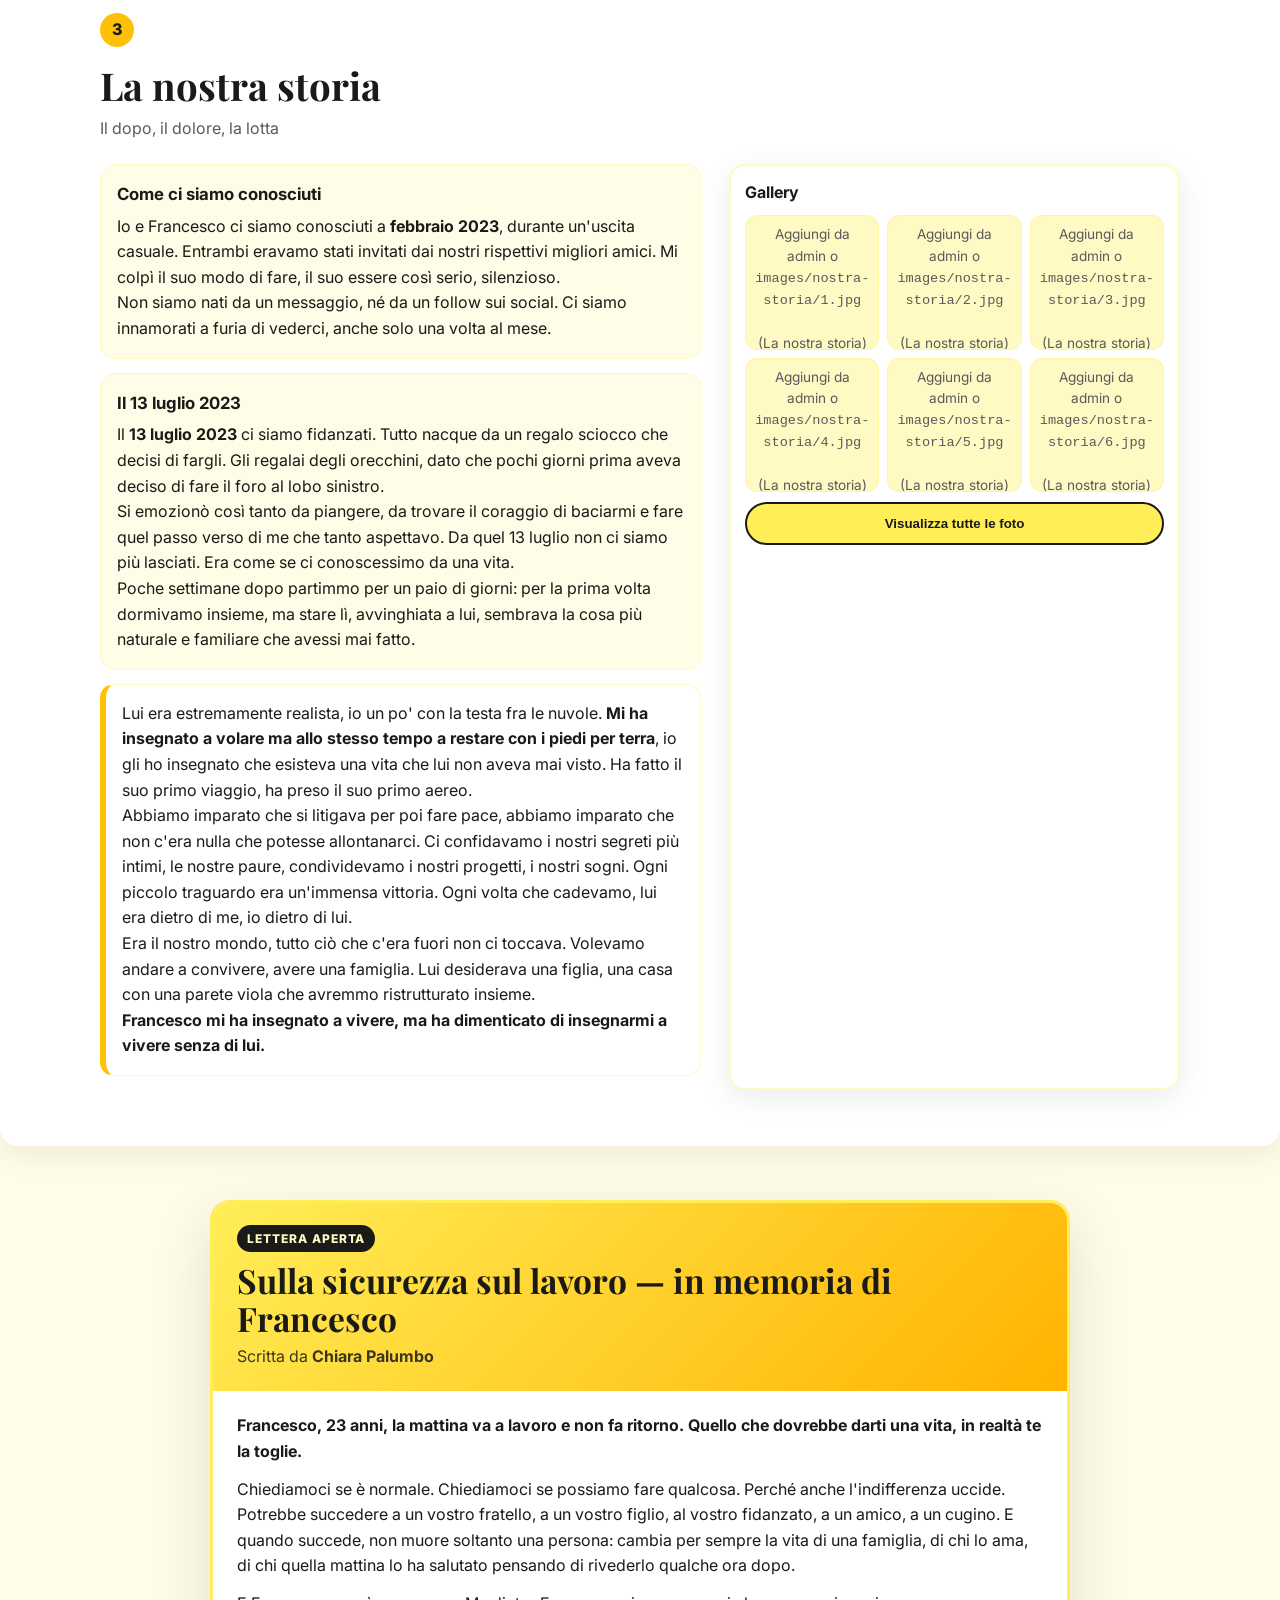
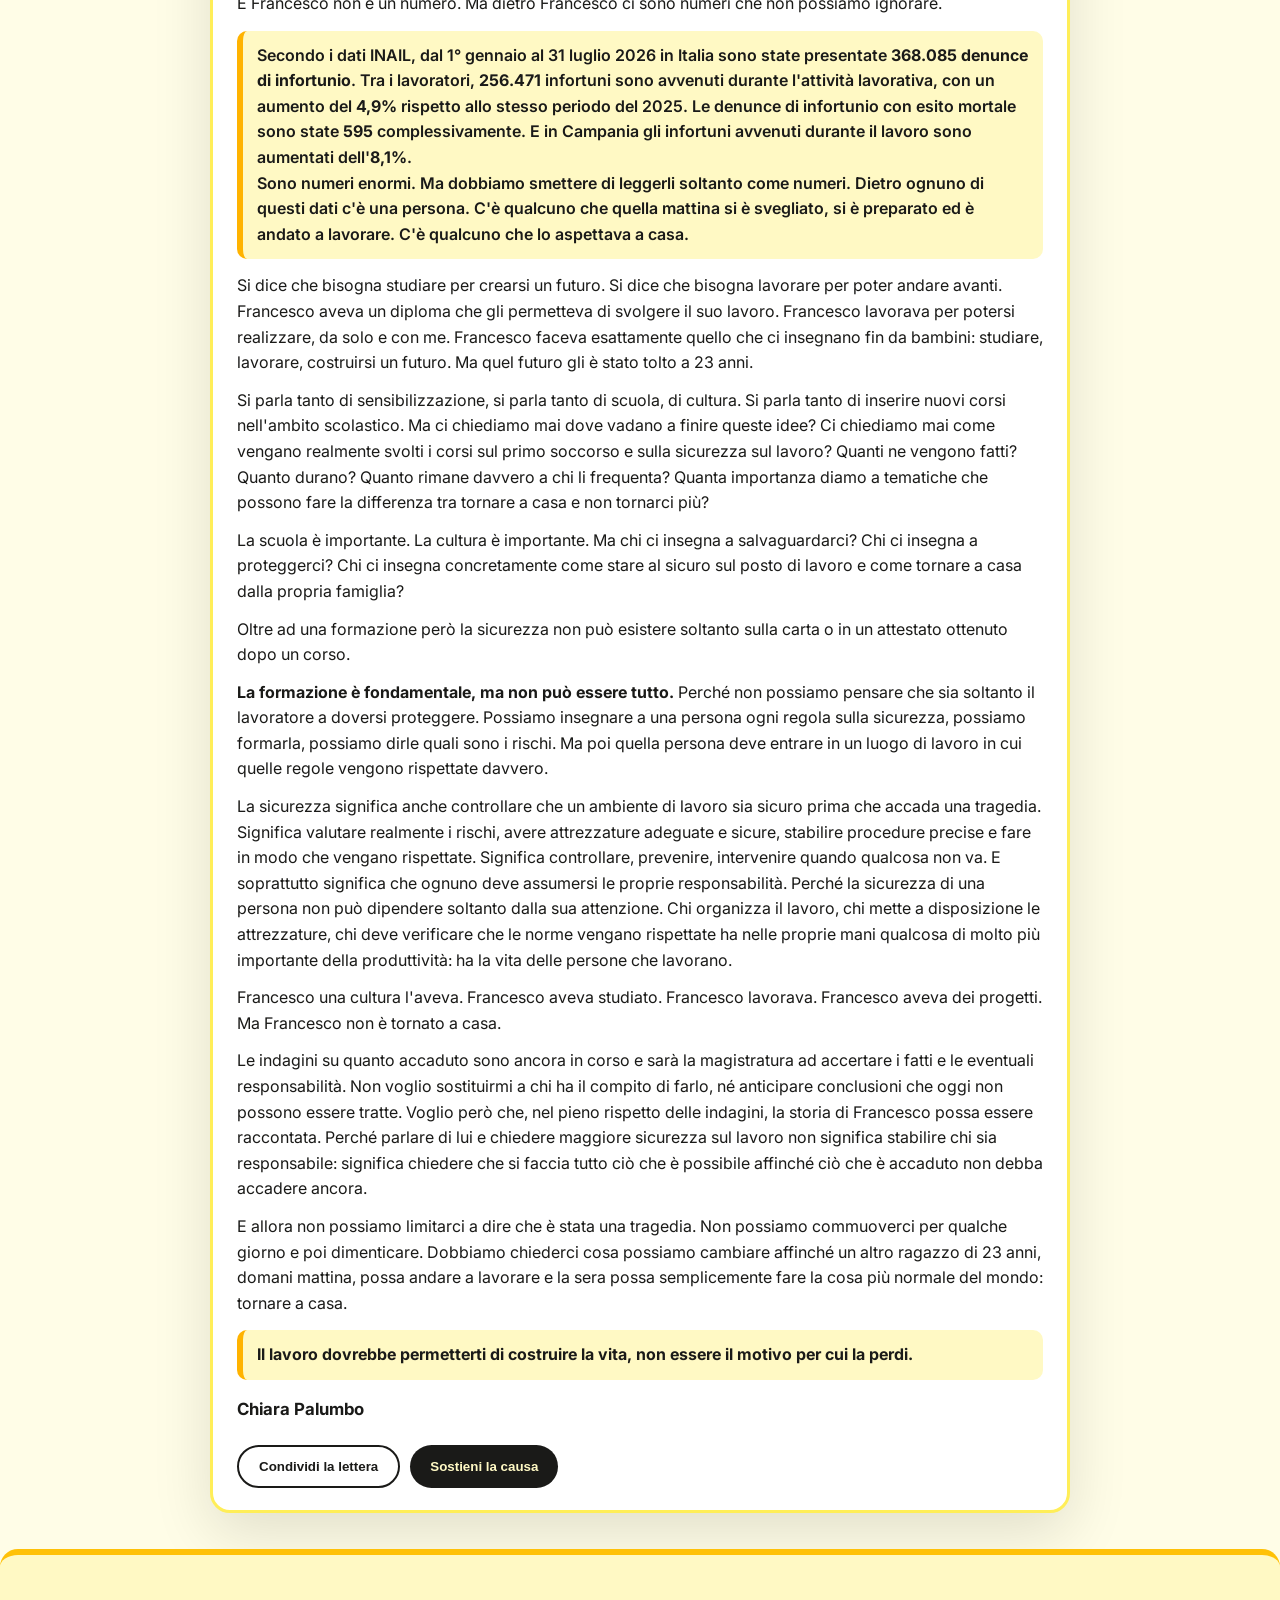
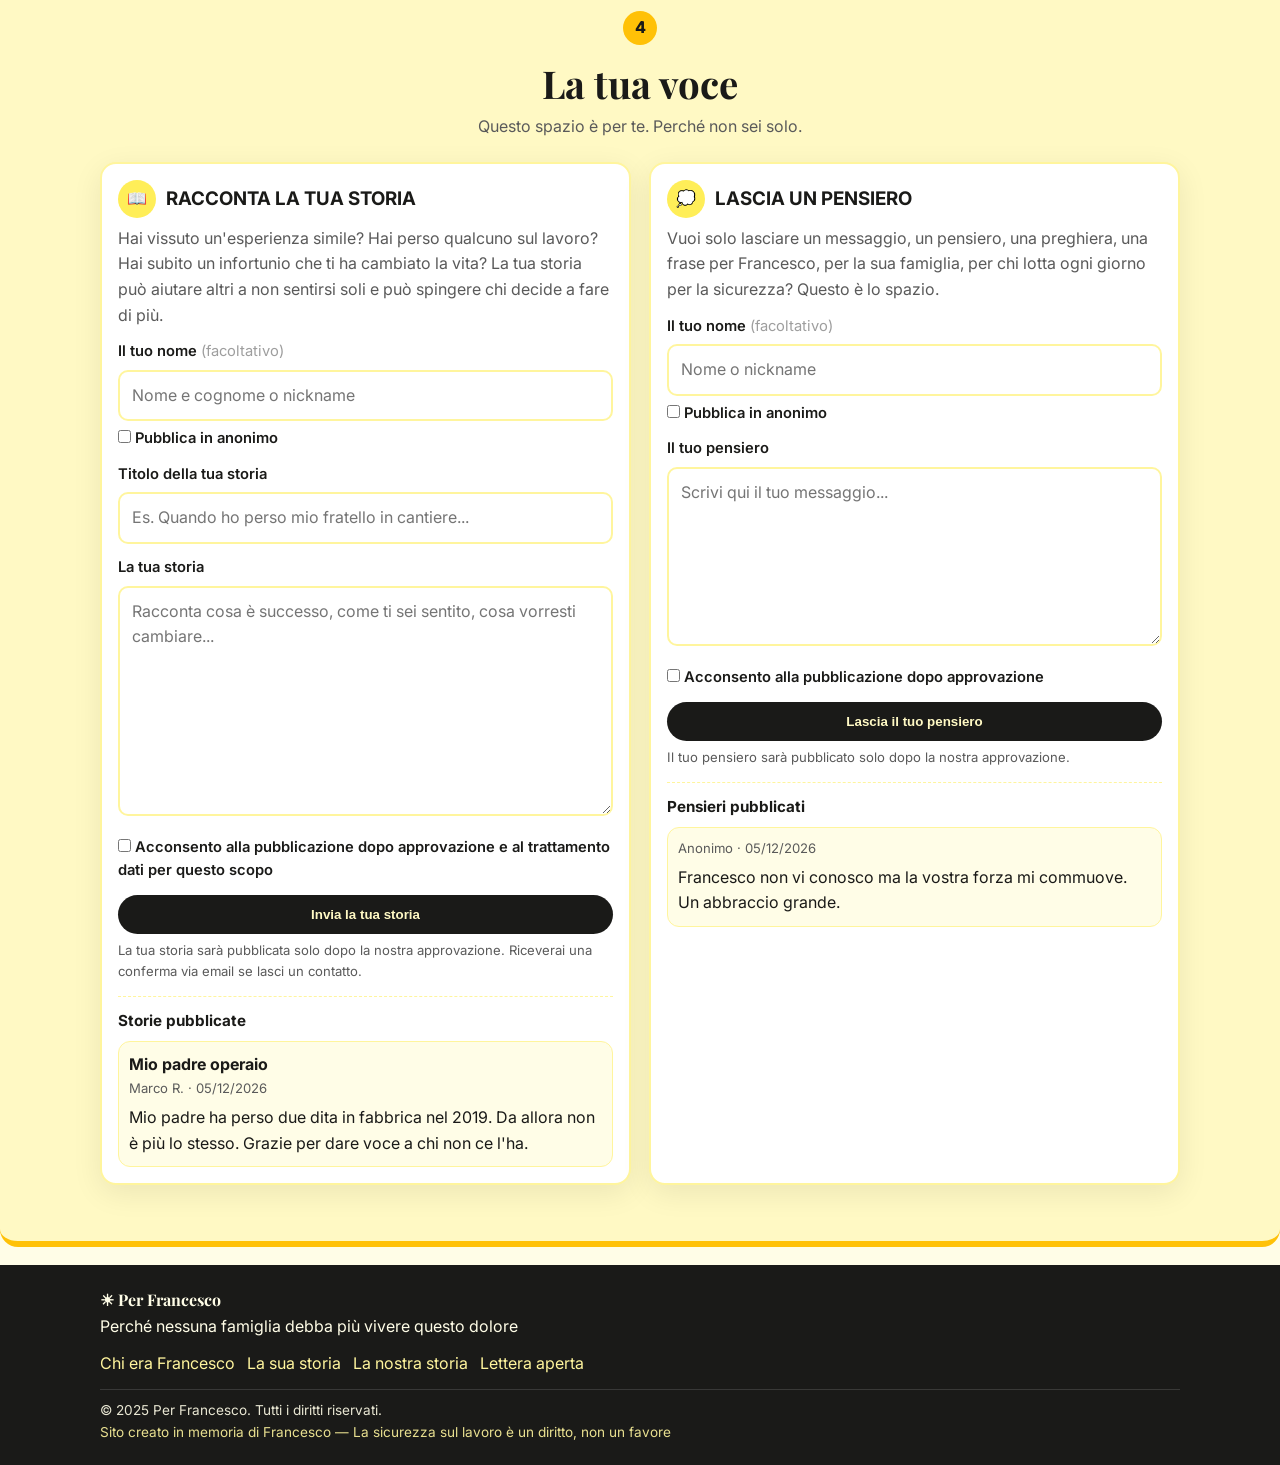
==== commit 44c4f9e5: "content: nuova lettera aperta Chiara Palumbo + rimuove gallery da La sua storia" ====
--- a/index.html
+++ b/index.html
@@ -125,7 +125,7 @@
                     <p class="section-subtitle">Cosa è successo quel giorno</p>
                 </header>
                 
-                <div class="content-grid reverse">
+                <div class="content-grid" style="grid-template-columns:1fr">
                     <div class="content-text">
                         <div class="timeline">
                             <div class="timeline-item">
@@ -169,14 +169,6 @@
                                 </div>
                             </div>
                         </div>
-                    </div>
-                    
-                    <div class="content-gallery" id="gallery-sua-storia">
-                        <h3 class="gallery-title">Gallery</h3>
-                        <div class="gallery-grid" id="grid-sua-storia">
-                            <!-- Le immagini verranno caricate dinamicamente -->
-                        </div>
-                        <button class="btn btn-gallery-expand" data-gallery="sua-storia">Visualizza tutte le foto</button>
                     </div>
                 </div>
             </div>
@@ -230,39 +222,31 @@
                     <div id="letteraPhotoWrap" style="display:none"><img id="letteraPhoto" src="" alt="Lettera foto" style="width:100%;max-height:420px;object-fit:cover;display:block"></div>
                     <header class="letter-header">
                         <span class="letter-badge">LETTERA APERTA</span>
-                        <h2 class="letter-title">Sulla sicurezza sul lavoro: non è fatalità, è scelta</h2>
-                        <p class="letter-meta">Scritta da <strong>Walter</strong> — Padre di Francesco</p>
+                        <h2 class="letter-title">Sulla sicurezza sul lavoro — in memoria di Francesco</h2>
+                        <p class="letter-meta">Scritta da <strong>Chiara Palumbo</strong></p>
                     </header>
                     
                     <div class="letter-content" id="letterContent">
-                        <p class="letter-paragraph"><strong>Mio figlio Francesco non è tornato a casa il 15 marzo 2023.</strong> Non per una malattia improvvisa, non per un destino crudele. È morto perché qualcuno ha deciso che la sicurezza costava troppo tempo, troppi soldi, troppa fatica.</p>
-                        
-                        <p class="letter-paragraph">Una lastra di cemento armato da due tonnellate. Non ancorata. Nessun parapetto. Nessun preposto presente. Il Documento Valutazione Rischi fermo a sei mesi prima. La riunione di cantiere saltata "perché si fa in fretta".</p>
-                        
-                        <p class="letter-paragraph">Queste non sono dimenticanze. Sono <strong>scelte</strong>. Scelte che qualcuno ha fatto seduto in un ufficio, o in piedi su un ponteggio, pensando "tanto niente succede". Fino a quando succede. E allora è troppo tardi.</p>
-                        
+                        <p class="letter-paragraph"><strong>Francesco, 23 anni, la mattina va a lavoro e non fa ritorno. Quello che dovrebbe darti una vita, in realtà te la toglie.</strong></p>
+                        <p class="letter-paragraph">Chiediamoci se è normale. Chiediamoci se possiamo fare qualcosa. Perché anche l'indifferenza uccide. Potrebbe succedere a un vostro fratello, a un vostro figlio, al vostro fidanzato, a un amico, a un cugino. E quando succede, non muore soltanto una persona: cambia per sempre la vita di una famiglia, di chi lo ama, di chi quella mattina lo ha salutato pensando di rivederlo qualche ora dopo.</p>
+                        <p class="letter-paragraph">E Francesco non è un numero. Ma dietro Francesco ci sono numeri che non possiamo ignorare.</p>
                         <div class="letter-highlight">
-                            <p>In Italia muoiono ancora <strong>oltre 1.000 persone l'anno</strong> sul lavoro. Tremila nei primi nove mesi del 2023. Non sono numeri. Sono padri, madri, figli, fratelli. Sono posti vuoti a tavola. Sono futuri cancellati.</p>
-                        </div>
-                        
-                        <p class="letter-paragraph">La sicurezza non è un modulo da firmare. Non è un casco comprato all'ultimo minuto per l'ispezione. Non è un corso fatto di fretta sul divano di casa.</p>
-                        
-                        <p class="letter-paragraph"><strong>La sicurezza è:</strong></p>
-                        <ul class="letter-list">
-                            <li>Il coraggio di fermare il lavoro quando non è sicuro</li>
-                            <li>Il preposto che c'è, vede, interviene</li>
-                            <li>Il Datore di Lavoro che investe in prevenzione prima che in avvocati</li>
-                            <li>Il lavoratore che denuncia senza paura di ritorsioni</li>
-                            <li>Lo Stato che controlla e sanziona davvero</li>
-                        </ul>
-                        
-                        <p class="letter-paragraph">Chiedo a voi — lavoratori, preposti, datori di lavoro, sindacati, istituzioni, cittadini — di smettere di chiamarle "morti bianche". <strong>Non c'è nulla di bianco, di pulito, di neutro in una vita spezzata per negligenza.</strong></p>
-                        
-                        <p class="letter-paragraph">Chiedo che ogni cantiere, ogni fabbrica, ogni ufficio diventi un luogo dove la domanda "è sicuro?" venga prima di "quanto ci mettiamo?".</p>
-                        
-                        <p class="letter-paragraph">Lo chiedo per Francesco. Per tutti i Francesco che non ci sono più. Per tutti quelli che domani usciranno di casa per andare a lavorare.</p>
-                        
-                        <p class="letter-signature">Con dolore e determinazione,<br><strong>Walter</strong><br>Padre di Francesco</p>
+                            <p>Secondo i dati INAIL, dal 1° gennaio al 31 luglio 2026 in Italia sono state presentate <strong>368.085 denunce di infortunio</strong>. Tra i lavoratori, <strong>256.471</strong> infortuni sono avvenuti durante l'attività lavorativa, con un aumento del <strong>4,9%</strong> rispetto allo stesso periodo del 2025. Le denunce di infortunio con esito mortale sono state <strong>595</strong> complessivamente. E in Campania gli infortuni avvenuti durante il lavoro sono aumentati dell'<strong>8,1%</strong>.</p>
+                            <p>Sono numeri enormi. Ma dobbiamo smettere di leggerli soltanto come numeri. Dietro ognuno di questi dati c'è una persona. C'è qualcuno che quella mattina si è svegliato, si è preparato ed è andato a lavorare. C'è qualcuno che lo aspettava a casa.</p>
+                        </div>
+                        <p class="letter-paragraph">Si dice che bisogna studiare per crearsi un futuro. Si dice che bisogna lavorare per poter andare avanti. Francesco aveva un diploma che gli permetteva di svolgere il suo lavoro. Francesco lavorava per potersi realizzare, da solo e con me. Francesco faceva esattamente quello che ci insegnano fin da bambini: studiare, lavorare, costruirsi un futuro. Ma quel futuro gli è stato tolto a 23 anni.</p>
+                        <p class="letter-paragraph">Si parla tanto di sensibilizzazione, si parla tanto di scuola, di cultura. Si parla tanto di inserire nuovi corsi nell'ambito scolastico. Ma ci chiediamo mai dove vadano a finire queste idee? Ci chiediamo mai come vengano realmente svolti i corsi sul primo soccorso e sulla sicurezza sul lavoro? Quanti ne vengono fatti? Quanto durano? Quanto rimane davvero a chi li frequenta? Quanta importanza diamo a tematiche che possono fare la differenza tra tornare a casa e non tornarci più?</p>
+                        <p class="letter-paragraph">La scuola è importante. La cultura è importante. Ma chi ci insegna a salvaguardarci? Chi ci insegna a proteggerci? Chi ci insegna concretamente come stare al sicuro sul posto di lavoro e come tornare a casa dalla propria famiglia?</p>
+                        <p class="letter-paragraph">Oltre ad una formazione però la sicurezza non può esistere soltanto sulla carta o in un attestato ottenuto dopo un corso.</p>
+                        <p class="letter-paragraph"><strong>La formazione è fondamentale, ma non può essere tutto.</strong> Perché non possiamo pensare che sia soltanto il lavoratore a doversi proteggere. Possiamo insegnare a una persona ogni regola sulla sicurezza, possiamo formarla, possiamo dirle quali sono i rischi. Ma poi quella persona deve entrare in un luogo di lavoro in cui quelle regole vengono rispettate davvero.</p>
+                        <p class="letter-paragraph">La sicurezza significa anche controllare che un ambiente di lavoro sia sicuro prima che accada una tragedia. Significa valutare realmente i rischi, avere attrezzature adeguate e sicure, stabilire procedure precise e fare in modo che vengano rispettate. Significa controllare, prevenire, intervenire quando qualcosa non va. E soprattutto significa che ognuno deve assumersi le proprie responsabilità. Perché la sicurezza di una persona non può dipendere soltanto dalla sua attenzione. Chi organizza il lavoro, chi mette a disposizione le attrezzature, chi deve verificare che le norme vengano rispettate ha nelle proprie mani qualcosa di molto più importante della produttività: ha la vita delle persone che lavorano.</p>
+                        <p class="letter-paragraph">Francesco una cultura l'aveva. Francesco aveva studiato. Francesco lavorava. Francesco aveva dei progetti. Ma Francesco non è tornato a casa.</p>
+                        <p class="letter-paragraph">Le indagini su quanto accaduto sono ancora in corso e sarà la magistratura ad accertare i fatti e le eventuali responsabilità. Non voglio sostituirmi a chi ha il compito di farlo, né anticipare conclusioni che oggi non possono essere tratte. Voglio però che, nel pieno rispetto delle indagini, la storia di Francesco possa essere raccontata. Perché parlare di lui e chiedere maggiore sicurezza sul lavoro non significa stabilire chi sia responsabile: significa chiedere che si faccia tutto ciò che è possibile affinché ciò che è accaduto non debba accadere ancora.</p>
+                        <p class="letter-paragraph">E allora non possiamo limitarci a dire che è stata una tragedia. Non possiamo commuoverci per qualche giorno e poi dimenticare. Dobbiamo chiederci cosa possiamo cambiare affinché un altro ragazzo di 23 anni, domani mattina, possa andare a lavorare e la sera possa semplicemente fare la cosa più normale del mondo: tornare a casa.</p>
+                        <div class="letter-highlight">
+                            <p><strong>Il lavoro dovrebbe permetterti di costruire la vita, non essere il motivo per cui la perdi.</strong></p>
+                        </div>
+                        <p class="letter-signature"><strong>Chiara Palumbo</strong></p>
                     </div>
                     
                     <div class="letter-actions">
